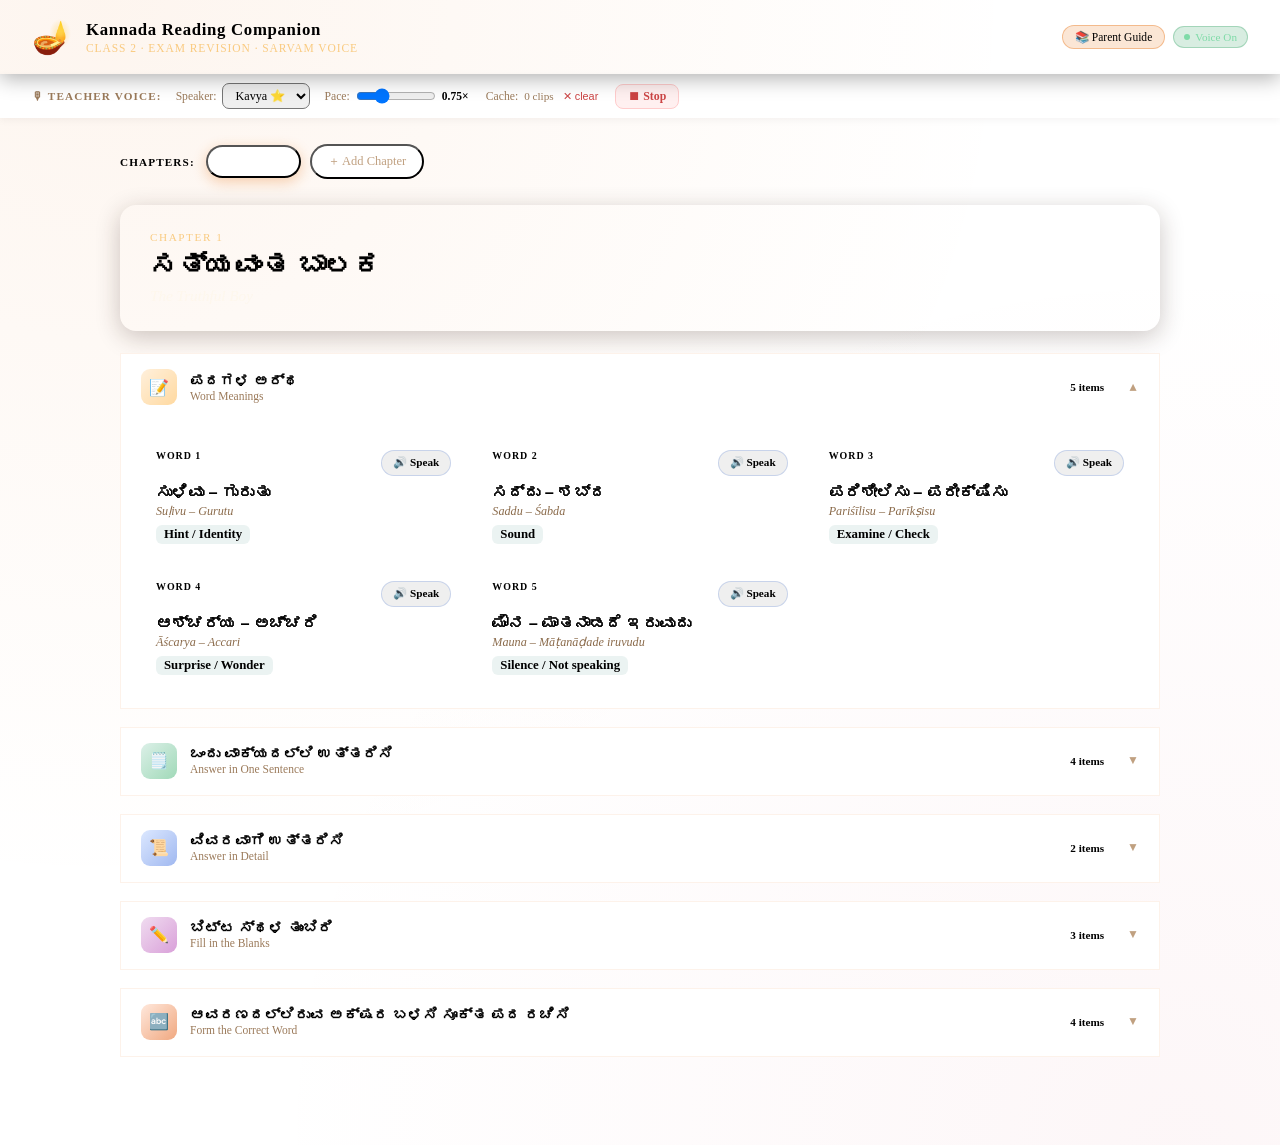
==== index.html @ d1f7ad4d "Create index.html" ====
<!DOCTYPE html>

<html lang="en">
<!--
  ╔══════════════════════════════════════════════════════════════════════╗
  ║  Class 2 Kannada Reading Companion  —  Sarvam TTS Edition           ║
  ║  Proxy: sarvam-proxy.achallakiran.workers.dev                        ║
  ║                                                                      ║
  ║  GitHub Pages ready — single file, zero secrets, no build step.     ║
  ║                                                                      ║
  ║  TO ADD CHAPTERS:                                                    ║
  ║  Find  ══ ADD MORE CHAPTERS BELOW  in the <script> section.         ║
  ║  Copy the Chapter 1 block and fill in new content.                   ║
  ╚══════════════════════════════════════════════════════════════════════╝
-->
<head>
<meta charset="UTF-8">
<meta name="viewport" content="width=device-width, initial-scale=1.0">
<title>ಕನ್ನಡ Reading Companion — Class 2</title>
<link rel="preconnect" href="https://fonts.googleapis.com">
<link href="https://fonts.googleapis.com/css2?family=Noto+Sans+Kannada:wght@300;400;600;700&family=Cinzel+Decorative:wght@400;700&family=Lora:ital,wght@0,400;0,600;1,400&display=swap" rel="stylesheet">
<style>

/* ══════════════════════════════════════
TOKENS
══════════════════════════════════════ */
:root {
–saffron:      #E8751A;
–deep-saffron: #C4581A;
–turmeric:     #F5A623;
–cream:        #FDF6E8;
–parchment:    #F5E8C8;
–brown:        #5C3D1E;
–dark-brown:   #2C1810;
–lotus:        #D4566E;
–teal:         #2A7D6E;
–shadow:       rgba(44,24,16,0.14);
–speak-idle:   #3B6FD4;
–speak-bg:     #EEF2FC;
–speak-active: #2A9D5C;
–radius:       14px;
}

*, *::before, *::after { margin:0; padding:0; box-sizing:border-box; }

body {
font-family: ‘Lora’, serif;
background: var(–cream);
color: var(–dark-brown);
min-height: 100vh;
background-image:
radial-gradient(ellipse at 8% 0%,    rgba(232,117,26,.07) 0%, transparent 55%),
radial-gradient(ellipse at 92% 100%, rgba(212,86,110,.05) 0%, transparent 55%);
}

/* ══════════════════════════════════════
HEADER
══════════════════════════════════════ */
.app-header {
background: linear-gradient(135deg, var(–brown) 0%, var(–dark-brown) 65%, #150805 100%);
padding: 18px 32px;
display: flex;
align-items: center;
gap: 14px;
box-shadow: 0 4px 20px rgba(0,0,0,.32);
position: sticky;
top: 0;
z-index: 100;
}
.app-header::before {
content:’’; position:absolute; inset:0;
background: repeating-linear-gradient(90deg,transparent,transparent 40px,
rgba(232,117,26,.055) 40px,rgba(232,117,26,.055) 41px);
pointer-events:none;
}
.hdr-icon { font-size:2rem; position:relative; z-index:1; flex-shrink:0; }
.hdr-text { position:relative; z-index:1; flex:1; min-width:0; }
.hdr-text h1 {
font-family: ‘Cinzel Decorative’, serif;
font-size: clamp(.82rem, 2vw, 1.05rem);
color: var(–turmeric);
letter-spacing: .04em;
line-height: 1.25;
}
.hdr-text p {
font-size:.72rem; color:rgba(245,166,35,.55);
letter-spacing:.08em; text-transform:uppercase; margin-top:2px;
}
.hdr-right {
position:relative; z-index:1;
display:flex; align-items:center; gap:8px; flex-shrink:0;
}
.hdr-badge {
background:rgba(232,117,26,.18); border:1px solid rgba(232,117,26,.38);
border-radius:20px; padding:4px 12px; font-size:.72rem; color:var(–turmeric);
}
.api-pill {
border-radius:20px; padding:4px 10px; font-size:.7rem;
display:flex; align-items:center; gap:5px; white-space:nowrap;
background:rgba(42,157,92,.18); color:#7FDBA8; border:1px solid rgba(42,157,92,.3);
}
.api-dot {
width:6px; height:6px; border-radius:50%;
background:currentColor; flex-shrink:0;
animation:blink 2.4s ease-in-out infinite;
}
@keyframes blink { 0%,100%{opacity:1} 50%{opacity:.3} }

/* ══════════════════════════════════════
VOICE BAR
══════════════════════════════════════ */
.voice-bar {
background: white;
border-bottom: 1px solid var(–parchment);
padding: 9px 32px;
display: flex;
align-items: center;
gap: 14px;
flex-wrap: wrap;
box-shadow: 0 2px 8px rgba(44,24,16,.05);
}
.vbar-label {
font-size:.7rem; text-transform:uppercase;
letter-spacing:.1em; color:#9A7A5A; font-weight:700; white-space:nowrap;
}
.vbar-group { display:flex; align-items:center; gap:6px; }
.vbar-group label { font-size:.73rem; color:#9A7A5A; white-space:nowrap; }
.vbar-select {
font-family:‘Lora’,serif; font-size:.76rem;
border:1px solid var(–parchment); border-radius:7px; padding:4px 8px;
color:var(–dark-brown); background:var(–cream); outline:none; cursor:pointer;
}
.vbar-range { width:80px; accent-color:var(–saffron); }
.vbar-val   { font-size:.72rem; color:var(–saffron); font-weight:700; min-width:30px; }
.stop-btn {
background:#FFF0F0; border:1px solid #FFCCCC; border-radius:8px;
padding:4px 12px; font-size:.74rem; color:#CC4444;
cursor:pointer; font-family:‘Lora’,serif; font-weight:700;
transition:background .2s; white-space:nowrap;
}
.stop-btn:hover { background:#FFE0E0; }
#cacheInfo { font-size:.7rem; color:#9A7A5A; }
.clear-btn  { font-size:.68rem; color:#CC4444; background:none; border:none; cursor:pointer; padding:0 3px; }

/* ══════════════════════════════════════
CONTAINER & TABS
══════════════════════════════════════ */
.container { max-width:1080px; margin:0 auto; padding:26px 20px 70px; }

.chapter-nav { display:flex; gap:9px; flex-wrap:wrap; margin-bottom:26px; align-items:center; }
.ch-nav-label {
font-size:.7rem; text-transform:uppercase; letter-spacing:.1em;
color:var(–saffron); font-weight:700; margin-right:2px;
}
.ch-tab {
background:white; border:2px solid var(–parchment); border-radius:50px;
padding:7px 18px; font-size:.8rem; color:var(–brown); cursor:pointer;
font-family:‘Lora’,serif; font-weight:600; transition:all .2s;
box-shadow:0 2px 6px var(–shadow);
}
.ch-tab:hover  { border-color:var(–saffron); color:var(–saffron); transform:translateY(-1px); }
.ch-tab.active {
background:linear-gradient(135deg,var(–saffron),var(–deep-saffron));
border-color:var(–deep-saffron); color:white;
box-shadow:0 4px 14px rgba(232,117,26,.33);
}
.add-ch-btn {
background:white; border:2px dashed var(–parchment); border-radius:50px;
padding:7px 16px; font-size:.78rem; color:#C0A080; cursor:pointer;
font-family:‘Lora’,serif; transition:all .2s;
}
.add-ch-btn:hover { border-color:var(–saffron); color:var(–saffron); }

/* ══════════════════════════════════════
CHAPTER HEADER
══════════════════════════════════════ */
.ch-header {
background: linear-gradient(135deg, var(–brown) 0%, #3A1E0E 100%);
border-radius:16px; padding:26px 30px; margin-bottom:22px;
position:relative; overflow:hidden;
box-shadow:0 6px 24px rgba(44,24,16,.24);
}
.ch-header::after {
content:‘📖’; position:absolute; right:22px; bottom:8px;
font-size:4.8rem; opacity:.07; pointer-events:none;
}
.ch-num      { font-size:.7rem; text-transform:uppercase; letter-spacing:.14em; color:rgba(245,166,35,.55); margin-bottom:5px; }
.ch-title-kn { font-family:‘Noto Sans Kannada’,sans-serif; font-size:1.75rem; font-weight:700; color:var(–turmeric); line-height:1.3; }
.ch-title-en { font-size:.95rem; color:rgba(253,246,232,.65); font-style:italic; margin-top:3px; }

/* ══════════════════════════════════════
SECTION CARDS
══════════════════════════════════════ */
.sec-card {
background:white; border-radius:var(–radius); margin-bottom:18px;
box-shadow:0 3px 14px var(–shadow); border:1px solid rgba(232,117,26,.09);
overflow:hidden; animation:fadeUp .38s ease both;
}
@keyframes fadeUp { from{opacity:0;transform:translateY(14px)} to{opacity:1;transform:translateY(0)} }

.sec-hdr {
display:flex; align-items:center; gap:13px; padding:15px 20px;
cursor:pointer; user-select:none;
border-bottom:1px solid transparent; transition:background .18s;
}
.sec-hdr:hover { background:rgba(232,117,26,.04); }
.sec-hdr.open  { border-bottom-color:var(–parchment); }

.sec-icon { width:36px; height:36px; border-radius:9px; display:flex; align-items:center; justify-content:center; font-size:1rem; flex-shrink:0; }
.ic-vocab  { background:linear-gradient(135deg,#FFF0DC,#FFD9A0); }
.ic-short  { background:linear-gradient(135deg,#DCF0E8,#A0D9B8); }
.ic-detail { background:linear-gradient(135deg,#DCE8FF,#A0B8F0); }
.ic-fill   { background:linear-gradient(135deg,#F0DCF0,#D9A0D9); }
.ic-form   { background:linear-gradient(135deg,#FFE8DC,#F0A880); }

.sec-titles   { flex:1; }
.sec-title-kn { font-family:‘Noto Sans Kannada’,sans-serif; font-size:.92rem; font-weight:600; color:var(–dark-brown); }
.sec-title-en { font-size:.72rem; color:#9B7A5A; margin-top:1px; }
.sec-count    { font-size:.7rem; background:var(–parchment); color:var(–brown); border-radius:12px; padding:3px 10px; font-weight:600; }
.sec-chevron  { font-size:.75rem; color:#C0A080; transition:transform .28s ease; }
.sec-hdr.open .sec-chevron { transform:rotate(180deg); }

.sec-body { display:none; padding:16px 20px 20px; }
.sec-body.open { display:block; }

/* ══════════════════════════════════════
SPEAK BUTTON  (Kannada only)
══════════════════════════════════════ */
.speak-btn {
display:inline-flex; align-items:center; gap:4px;
background:var(–speak-bg); border:1.5px solid rgba(59,111,212,.22);
border-radius:22px; padding:4px 11px;
font-size:.7rem; font-weight:700; color:var(–speak-idle);
cursor:pointer; font-family:‘Lora’,serif;
transition:all .18s; white-space:nowrap; flex-shrink:0; line-height:1.4;
}
.speak-btn:hover    { background:#D8E4FC; border-color:rgba(59,111,212,.45); }
.speak-btn:disabled { opacity:.45; cursor:not-allowed; }

.speak-btn.loading {
color:#8A6A30; background:#FFF8DC; border-color:rgba(200,150,30,.35);
animation:loadpulse .9s ease-in-out infinite;
}
@keyframes loadpulse { 0%,100%{opacity:1} 50%{opacity:.5} }

.speak-btn.playing {
background:linear-gradient(135deg,#E8F5EE,#C5EDD8);
border-color:rgba(42,157,92,.4); color:var(–speak-active);
animation:playglow 1.1s ease-in-out infinite;
}
@keyframes playglow { 0%,100%{box-shadow:0 0 0 0 rgba(42,157,92,.3)} 50%{box-shadow:0 0 0 5px rgba(42,157,92,0)} }

.speak-btn.err { background:#FFF0F0; border-color:rgba(200,60,60,.3); color:#CC4444; }

.card-active { outline:2px solid var(–speak-active); outline-offset:2px; border-radius:var(–radius); }

/* ══════════════════════════════════════
VOCAB
══════════════════════════════════════ */
.vocab-grid { display:grid; grid-template-columns:repeat(auto-fill,minmax(290px,1fr)); gap:11px; }
.vocab-card {
background:var(–cream); border-radius:11px; padding:13px 15px;
border-left:4px solid var(–turmeric);
transition:transform .18s,box-shadow .18s;
}
.vocab-card:hover { transform:translateY(-2px); box-shadow:0 4px 14px rgba(232,117,26,.14); }
.vocab-top { display:flex; justify-content:space-between; align-items:flex-start; gap:8px; margin-bottom:7px; }
.vocab-num { font-size:.62rem; color:var(–saffron); font-weight:700; letter-spacing:.1em; text-transform:uppercase; }
.vocab-kn  { font-family:‘Noto Sans Kannada’,sans-serif; font-size:1.02rem; font-weight:600; color:var(–dark-brown); margin-bottom:2px; }
.vocab-tr  { font-size:.76rem; color:#8A6A4A; font-style:italic; margin-bottom:5px; }
.vocab-en  { font-size:.8rem; font-weight:600; color:var(–teal); background:rgba(42,125,110,.09); display:inline-block; padding:2px 8px; border-radius:6px; }

/* ══════════════════════════════════════
Q & A
══════════════════════════════════════ */
.qa-item { border-radius:11px; margin-bottom:13px; overflow:hidden; border:1px solid var(–parchment); }
.qa-item:last-child { margin-bottom:0; }
.qa-q-block { background:var(–parchment); padding:12px 15px; }
.qa-q-top   { display:flex; justify-content:space-between; align-items:flex-start; gap:10px; margin-bottom:4px; }
.qa-q-label { font-size:.62rem; text-transform:uppercase; letter-spacing:.1em; color:var(–saffron); font-weight:700; }
.qa-kn      { font-family:‘Noto Sans Kannada’,sans-serif; font-size:.98rem; font-weight:600; color:var(–dark-brown); line-height:1.5; }
.qa-tr      { font-size:.74rem; color:#9A7A5A; font-style:italic; margin-top:3px; }
.qa-en      { font-size:.8rem; color:var(–teal); font-weight:600; margin-top:3px; }
.qa-a-block { background:white; padding:12px 15px; }
.qa-a-top   { display:flex; justify-content:space-between; align-items:flex-start; gap:10px; margin-bottom:4px; }
.qa-a-label { font-size:.62rem; text-transform:uppercase; letter-spacing:.1em; color:var(–teal); font-weight:700; }
.qa-ans-kn  { font-family:‘Noto Sans Kannada’,sans-serif; font-size:.95rem; color:var(–dark-brown); line-height:1.5; }
.qa-ans-tr  { font-size:.74rem; color:#9A7A5A; font-style:italic; margin-top:3px; }
.qa-ans-en  { font-size:.78rem; color:#4A7D6E; margin-top:3px; font-style:italic; }

/* ══════════════════════════════════════
FILL IN BLANKS
══════════════════════════════════════ */
.fill-list { list-style:none; }
.fill-item { display:flex; gap:13px; align-items:flex-start; padding:11px 0; border-bottom:1px solid var(–parchment); }
.fill-item:last-child { border-bottom:none; }
.fill-num  { background:var(–saffron); color:white; border-radius:50%; width:25px; height:25px; display:flex; align-items:center; justify-content:center; font-size:.75rem; font-weight:700; flex-shrink:0; margin-top:2px; }
.fill-body { flex:1; }
.fill-top  { display:flex; justify-content:space-between; align-items:flex-start; gap:10px; margin-bottom:3px; }
.fill-kn   { font-family:‘Noto Sans Kannada’,sans-serif; font-size:.98rem; font-weight:600; color:var(–dark-brown); }
.fill-kn u { text-underline-offset:3px; text-decoration-color:var(–saffron); color:var(–deep-saffron); }
.fill-tr   { font-size:.74rem; color:#9A7A5A; font-style:italic; margin-top:2px; }
.fill-en   { font-size:.78rem; color:var(–teal); font-weight:600; margin-top:2px; }

/* ══════════════════════════════════════
WORD FORM
══════════════════════════════════════ */
.wf-grid { display:grid; grid-template-columns:repeat(auto-fill,minmax(210px,1fr)); gap:11px; }
.wf-card {
background:var(–cream); border-radius:11px; padding:13px 15px;
text-align:center; border:2px solid var(–parchment);
transition:all .18s; position:relative;
}
.wf-card:hover { border-color:var(–turmeric); box-shadow:0 4px 14px rgba(245,166,35,.14); transform:translateY(-2px); }
.wf-speak { position:absolute; top:9px; right:9px; }
.wf-word  { font-family:‘Noto Sans Kannada’,sans-serif; font-size:1.12rem; font-weight:700; color:var(–dark-brown); margin:8px 0 3px; }
.wf-hl    { color:var(–lotus); font-weight:700; }
.wf-tr    { font-size:.74rem; color:#9A7A5A; font-style:italic; margin-bottom:6px; }
.wf-mean  { font-size:.78rem; font-weight:600; color:var(–teal); background:rgba(42,125,110,.1); border-radius:6px; padding:2px 8px; display:inline-block; }

/* ══════════════════════════════════════
RESPONSIVE
══════════════════════════════════════ */
@media(max-width:600px){
.app-header { padding:14px 16px; }
.voice-bar  { padding:9px 16px; }
.container  { padding:16px 12px 56px; }
.vocab-grid, .wf-grid { grid-template-columns:1fr; }
.ch-title-kn { font-size:1.3rem; }
.hdr-badge { display:none; }
}
</style>

</head>
<body>

<!-- ══════════════════════════
     HEADER
══════════════════════════ -->

<header class="app-header">
  <div class="hdr-icon">🪔</div>
  <div class="hdr-text">
    <h1>Kannada Reading Companion</h1>
    <p>Class 2 · Exam Revision · Sarvam Voice</p>
  </div>
  <div class="hdr-right">
    <div class="hdr-badge">📚 Parent Guide</div>
    <div class="api-pill">
      <span class="api-dot"></span>
      <span>Voice On</span>
    </div>
  </div>
</header>

<!-- ══════════════════════════
     VOICE SETTINGS BAR
══════════════════════════ -->

<div class="voice-bar">
  <span class="vbar-label">🎙 Teacher Voice:</span>

  <div class="vbar-group">
    <label>Speaker:</label>
    <select class="vbar-select" id="speakerSel">
      <option value="kavya"   selected>Kavya ⭐</option>
      <option value="priya">Priya</option>
      <option value="neha">Neha</option>
      <option value="ritu">Ritu</option>
      <option value="pooja">Pooja</option>
      <option value="kavitha">Kavitha</option>
      <option value="shruti">Shruti</option>
      <option value="suhani">Suhani</option>
    </select>
  </div>

  <div class="vbar-group">
    <label>Pace:</label>
    <input type="range" class="vbar-range" id="paceRange"
           min="0.5" max="1.4" step="0.05" value="0.75"
           oninput="document.getElementById('paceVal').textContent=
                    parseFloat(this.value).toFixed(2)+'×'">
    <span class="vbar-val" id="paceVal">0.75×</span>
  </div>

  <div class="vbar-group">
    <label>Cache:</label>
    <span id="cacheInfo">0 clips</span>
    <button class="clear-btn" onclick="clearCache()" title="Clear audio cache">✕ clear</button>
  </div>

<button class="stop-btn" onclick="stopAudio()">⏹ Stop</button>

</div>

<!-- ══════════════════════════
     MAIN
══════════════════════════ -->

<div class="container">
  <div class="chapter-nav">
    <span class="ch-nav-label">Chapters:</span>
    <div id="chapterTabs"></div>
    <button class="add-ch-btn" onclick="showAddHint()">＋ Add Chapter</button>
  </div>
  <div id="chapterContent"></div>
</div>

<script>
/* ══════════════════════════════════════════════════════
   PROXY  — your Cloudflare Worker
══════════════════════════════════════════════════════ */
const PROXY_URL = 'https://sarvam-proxy.achallakiran.workers.dev';

/* ══════════════════════════════════════════════════════
   SARVAM TTS ENGINE
══════════════════════════════════════════════════════ */
let audioCache   = {};   // text → base64 wav
let currentAudio = null;
let currentBtn   = null;
let currentCard  = null;

async function sarvamTTS(text) {
  const speaker = document.getElementById('speakerSel').value;
  const pace    = parseFloat(document.getElementById('paceRange').value);

  const res = await fetch(PROXY_URL, {
    method: 'POST',
    headers: { 'Content-Type': 'application/json' },
    body: JSON.stringify({
      text,
      target_language_code: 'kn-IN',
      speaker,
      model: 'bulbul:v3',
      pace,
      speech_sample_rate: 24000,
    })
  });

  if (!res.ok) {
    const err = await res.json().catch(() => ({}));
    throw new Error(err.error || `HTTP ${res.status}`);
  }
  const data = await res.json();
  if (!data.audios?.[0]) throw new Error('No audio in response');
  return data.audios[0]; // base64 wav
}

function playBase64(b64) {
  stopAudio();
  const audio = new Audio('data:audio/wav;base64,' + b64);
  currentAudio = audio;
  audio.play();
  return audio;
}

function stopAudio() {
  if (currentAudio) { currentAudio.pause(); currentAudio = null; }
  if (currentBtn)   {
    currentBtn.classList.remove('loading','playing','err');
    currentBtn.innerHTML = '🔊 Speak';
    currentBtn = null;
  }
  if (currentCard)  { currentCard.classList.remove('card-active'); currentCard = null; }
}

async function speakKannada(text, btn, card) {
  // Toggle off if same button tapped again
  if (currentBtn === btn) { stopAudio(); return; }

  stopAudio();
  currentBtn  = btn;
  currentCard = card || null;

  btn.classList.add('loading');
  btn.innerHTML = '⏳ Loading…';
  btn.disabled  = true;
  if (card) card.classList.add('card-active');

  try {
    if (!audioCache[text]) {
      audioCache[text] = await sarvamTTS(text);
      updateCacheCount();
    }

    btn.classList.remove('loading');
    btn.classList.add('playing');
    btn.innerHTML = '🔊 Playing…';
    btn.disabled  = false;

    const audio = playBase64(audioCache[text]);

    audio.onended = () => { if (currentBtn === btn) stopAudio(); };
    audio.onerror = () => {
      if (currentBtn === btn) {
        btn.classList.remove('playing');
        btn.classList.add('err');
        btn.innerHTML = '⚠️ Error';
        btn.disabled  = false;
        setTimeout(() => {
          btn.classList.remove('err');
          btn.innerHTML = '🔊 Speak';
          if (card) card.classList.remove('card-active');
          currentBtn = null; currentCard = null;
        }, 2500);
      }
    };

  } catch(e) {
    btn.classList.remove('loading');
    btn.classList.add('err');
    btn.innerHTML = '⚠️ ' + (e.message.length < 28 ? e.message : 'API error');
    btn.disabled  = false;
    if (card) card.classList.remove('card-active');
    currentBtn = null; currentCard = null;
    setTimeout(() => {
      btn.classList.remove('err');
      btn.innerHTML = '🔊 Speak';
    }, 3000);
  }
}

function updateCacheCount() {
  const n = Object.keys(audioCache).length;
  document.getElementById('cacheInfo').textContent = n + ' clip' + (n!==1?'s':'');
}
function clearCache() { stopAudio(); audioCache = {}; updateCacheCount(); }


/* ══════════════════════════════════════════════════════
   CHAPTER DATA
   ──────────────────────────────────────────────────────
   Add chapters below the comment  ══ ADD MORE CHAPTERS
══════════════════════════════════════════════════════ */
const CHAPTERS = [
  {
    id: 'ch1',
    number: 'Chapter 1',
    titleKannada: 'ಸತ್ಯವಂತ ಬಾಲಕ',
    titleEnglish: 'The Truthful Boy',
    sections: [

      /* ─────────────────────────────────────
         I.  ಪದಗಳ ಅರ್ಥ  —  Word Meanings
      ───────────────────────────────────── */
      {
        type:'vocab', iconClass:'ic-vocab', icon:'📝',
        titleKn:'ಪದಗಳ ಅರ್ಥ', titleEn:'Word Meanings',
        items:[
          {
            kn:'ಸುಳಿವು – ಗುರುತು',
            tr:'Suḷivu – Gurutu',
            en:'Hint / Identity'
          },
          {
            kn:'ಸದ್ದು – ಶಬ್ದ',
            tr:'Saddu – Śabda',
            en:'Sound'
          },
          {
            kn:'ಪರಿಶೀಲಿಸು – ಪರೀಕ್ಷಿಸು',
            tr:'Pariśīlisu – Parīkṣisu',
            en:'Examine / Check'
          },
          {
            kn:'ಆಶ್ಚರ್ಯ – ಅಚ್ಚರಿ',
            tr:'Āścarya – Accari',
            en:'Surprise / Wonder'
          },
          {
            kn:'ಮೌನ – ಮಾತನಾಡದೆ ಇರುವುದು',
            tr:'Mauna – Māṭanāḍade iruvudu',
            en:'Silence / Not speaking'
          },
        ]
      },

      /* ─────────────────────────────────────
         II.  ಒಂದು ವಾಕ್ಯದಲ್ಲಿ ಉತ್ತರಿಸಿ
      ───────────────────────────────────── */
      {
        type:'qa', iconClass:'ic-short', icon:'🗒️',
        titleKn:'ಒಂದು ವಾಕ್ಯದಲ್ಲಿ ಉತ್ತರಿಸಿ', titleEn:'Answer in One Sentence',
        items:[
          {
            qKn:'ಗುರುಗಳು ಎಲ್ಲಿಗೆ ಬಂದರು?',
            qTr:'Gurugaḷu ellige bandaru?',
            qEn:'Where did the teacher come?',
            aKn:'ಗುರುಗಳು ತರಗತಿಗೆ ಬಂದರು.',
            aTr:'Gurugaḷu taragatige bandaru.',
            aEn:'The teacher came to the class.'
          },
          {
            qKn:'ಹುಡುಗನಿಗೆ ಯಾವ ಸಾಲಿನಲ್ಲಿ ಕುಳಿತುಕೊಳ್ಳಲು ಹೇಳಿದರು?',
            qTr:'Huḍuganige yāva sālinalli kuḷithukoḷḷalu hēḷidaru?',
            qEn:'Which row was the boy told to sit in?',
            aKn:'ಹುಡುಗನಿಗೆ ಮೊದಲನೇ ಸಾಲಿನಲ್ಲಿ ಕುಳಿತುಕೊಳ್ಳಲು ಹೇಳಿದರು.',
            aTr:'Huḍuganige modalanē sālinalli kuḷithukoḷḷalu hēḷidaru.',
            aEn:'The boy was told to sit in the first row.'
          },
          {
            qKn:'ಬಾಲಕನಿಗೆ ಏನು ಹೇಳಲು ಮನಸ್ಸು ಬರಲಿಲ್ಲ?',
            qTr:'Bālakanige ēnu hēḷalu manassu baralilla?',
            qEn:'What did the boy not feel like saying?',
            aKn:'ಬಾಲಕನಿಗೆ ಸುಳ್ಳು ಹೇಳಲು ಮನಸ್ಸು ಬರಲಿಲ್ಲ.',
            aTr:'Bālakanige suḷḷu hēḷalu manassu baralilla.',
            aEn:'The boy did not feel like telling a lie.'
          },
          {
            qKn:'ಸತ್ಯವಂತ ಬಾಲಕನ ಹೆಸರೇನು?',
            qTr:'Satyavanta bālakana hesarēnu?',
            qEn:"What is the truthful boy's name?",
            aKn:'ಸತ್ಯವಂತ ಬಾಲಕನ ಹೆಸರು ಗೋಪಾಲಕೃಷ್ಣ.',
            aTr:'Satyavanta bālakana hesaru Gōpālakṛṣṇa.',
            aEn:"The truthful boy's name is Gopalakrishna."
          },
        ]
      },

      /* ─────────────────────────────────────
         III.  ವಿವರವಾಗಿ ಉತ್ತರಿಸಿ
      ───────────────────────────────────── */
      {
        type:'qa', iconClass:'ic-detail', icon:'📜',
        titleKn:'ವಿವರವಾಗಿ ಉತ್ತರಿಸಿ', titleEn:'Answer in Detail',
        items:[
          {
            qKn:'ಒಬ್ಬ ಬಾಲಕ ಎದ್ದು ನಿಂತು ಗುರುಗಳಿಗೆ ಏನೆಂದು ಹೇಳಿದನು?',
            qTr:'Obba bālaka eddu nintu gurugaḷige ēnendu hēḷidanu?',
            qEn:'What did one boy stand up and say to the teacher?',
            aKn:'ಒಬ್ಬ ಬಾಲಕ ಎದ್ದು ನಿಂತು ಗುರುಗಳಿಗೆ ನಾನು ಲೆಕ್ಕಗಳನ್ನು ಮಾಡಿ ತಂದಿದ್ದೇನೆ ಎಂದು ಹೇಳಿದನು.',
            aTr:'Obba bālaka eddu nintu gurugaḷige nānu lekkagaḷannu māḍi tandiddēne endu hēḷidanu.',
            aEn:'One boy stood up and told the teacher, I have done the sums and brought them.'
          },
          {
            qKn:'ಗುರುಗಳಿಗೆ ಅಚ್ಚರಿ ಮತ್ತು ಆನಂದ ಏಕಾಯಿತು?',
            qTr:'Gurugaḷige accari mattu ānanda ēkāyitu?',
            qEn:'Why was the teacher surprised and happy?',
            aKn:'ಗುರುಗಳಿಗೆ ಬಾಲಕನ ಪ್ರಾಮಾಣಿಕತೆ ಕಂಡು ಅಚ್ಚರಿ ಮತ್ತು ಆನಂದ ವಾಯಿತು.',
            aTr:'Gurugaḷige bālakana prāmāṇikate kaṇḍu accari mattu ānanda vāyitu.',
            aEn:"The teacher was surprised and happy on seeing the boy's honesty."
          },
        ]
      },

      /* ─────────────────────────────────────
         IV.  ಬಿಟ್ಟ ಸ್ಥಳ ತುಂಬಿರಿ
      ───────────────────────────────────── */
      {
        type:'fill', iconClass:'ic-fill', icon:'✏️',
        titleKn:'ಬಿಟ್ಟ ಸ್ಥಳ ತುಂಬಿರಿ', titleEn:'Fill in the Blanks',
        items:[
          {
            sentenceKn: 'ಭೀಷ್ಮ ನೀನು <u>ಜಾಣ</u>.',
            speakKn:    'ಭೀಷ್ಮ ನೀನು ಜಾಣ.',
            tr: 'Bhīṣma nīnu jāṇa.',
            en: 'Bhishma, you are smart.'
          },
          {
            sentenceKn: 'ಅವನು ಒಂದು <u>ಹೆಜ್ಜೆ</u>ಯನ್ನು ಮುಂದೆ ಇಡಲಿಲ್ಲ.',
            speakKn:    'ಅವನು ಒಂದು ಹೆಜ್ಜೆಯನ್ನು ಮುಂದೆ ಇಡಲಿಲ್ಲ.',
            tr: 'Avanu ondu hejjeyannu munde iḍalilla.',
            en: 'He did not take a single step forward.'
          },
          {
            sentenceKn: 'ಇವರು ಮಹಿಳೆಯರಿಗೂ <u>ಶಿಕ್ಷಣ</u> ಬೇಕೆಂದು ಹೇಳಿದನು.',
            speakKn:    'ಇವರು ಮಹಿಳೆಯರಿಗೂ ಶಿಕ್ಷಣ ಬೇಕೆಂದು ಹೇಳಿದನು.',
            tr: 'Ivaru mahiḷeyarigū śikṣaṇa bēkendu hēḷidanu.',
            en: 'He said that women too need education.'
          },
        ]
      },

      /* ─────────────────────────────────────
         V.  ಆವರಣದಲ್ಲಿರುವ ಅಕ್ಷರ ಬಳಸಿ ಸೂಕ್ತ ಪದ ರಚಿಸಿ
      ───────────────────────────────────── */
      {
        type:'wordform', iconClass:'ic-form', icon:'🔤',
        titleKn:'ಆವರಣದಲ್ಲಿರುವ ಅಕ್ಷರ ಬಳಸಿ ಸೂಕ್ತ ಪದ ರಚಿಸಿ', titleEn:'Form the Correct Word',
        items:[
          {
            displayKn:'ಅ<hl>ಭಿ</hl>ಮಾನ',
            speakKn:  'ಅಭಿಮಾನ',
            tr:'Abhimāna',
            en:'Pride / Affection'
          },
          {
            displayKn:'<hl>ಪ್ರಾ</hl>ಮಾಣಿಕತೆ',
            speakKn:  'ಪ್ರಾಮಾಣಿಕತೆ',
            tr:'Prāmāṇikate',
            en:'Honesty / Integrity'
          },
          {
            displayKn:'ಹರ<hl>ಸು</hl>',
            speakKn:  'ಹರಸು',
            tr:'Harasu',
            en:'To Bless'
          },
          {
            displayKn:'ಸತ್ಯ<hl>ವಂ</hl>ತ',
            speakKn:  'ಸತ್ಯವಂತ',
            tr:'Satyavanta',
            en:'Truthful'
          },
        ]
      },

    ] // end sections
  }, // end ch1

  /* ══════════════════════════════════════════════
     ADD MORE CHAPTERS BELOW THIS LINE
     ──────────────────────────────────────────────
     Copy this template and fill in your data:

  {
    id: 'ch2',
    number: 'Chapter 2',
    titleKannada: '…',
    titleEnglish: '…',
    sections: [
      {
        type:'vocab', iconClass:'ic-vocab', icon:'📝',
        titleKn:'ಪದಗಳ ಅರ್ಥ', titleEn:'Word Meanings',
        items:[
          { kn:'…', tr:'…', en:'…' },
        ]
      },
      {
        type:'qa', iconClass:'ic-short', icon:'🗒️',
        titleKn:'ಒಂದು ವಾಕ್ಯದಲ್ಲಿ ಉತ್ತರಿಸಿ', titleEn:'Answer in One Sentence',
        items:[
          { qKn:'…', qTr:'…', qEn:'…', aKn:'…', aTr:'…', aEn:'…' },
        ]
      },
      {
        type:'fill', iconClass:'ic-fill', icon:'✏️',
        titleKn:'ಬಿಟ್ಟ ಸ್ಥಳ ತುಂಬಿರಿ', titleEn:'Fill in the Blanks',
        items:[
          { sentenceKn:'… <u>answer</u> …', speakKn:'… answer …', tr:'…', en:'…' },
        ]
      },
      {
        type:'wordform', iconClass:'ic-form', icon:'🔤',
        titleKn:'ಆವರಣದಲ್ಲಿರುವ ಅಕ್ಷರ ಬಳಸಿ ಸೂಕ್ತ ಪದ ರಚಿಸಿ', titleEn:'Form the Correct Word',
        items:[
          { displayKn:'ಪದ<hl>ಅಕ್ಷರ</hl>', speakKn:'ಪದ', tr:'…', en:'…' },
        ]
      },
    ]
  },

     ══════════════════════════════════════════════ */
];


/* ══════════════════════════════════════════════════════
   RENDER ENGINE
══════════════════════════════════════════════════════ */
let activeId = CHAPTERS[0].id;
const REFS   = {};  // domId → speakText
let   refN   = 0;
const mkRef  = t => { const id='r'+(refN++); REFS[id]=t; return id; };

function renderTabs() {
  document.getElementById('chapterTabs').innerHTML =
    CHAPTERS.map(ch =>
      `<button class="ch-tab${ch.id===activeId?' active':''}"
               onclick="switchChapter('${ch.id}')">
         ${ch.number}
       </button>`
    ).join('');
}

function switchChapter(id) {
  stopAudio();
  activeId = id;
  renderTabs();
  renderContent();
}

function renderContent() {
  const ch = CHAPTERS.find(c => c.id === activeId);
  const el = document.getElementById('chapterContent');
  if (!ch) { el.innerHTML=''; return; }

  el.innerHTML =
    `<div class="ch-header">
       <div class="ch-num">${ch.number}</div>
       <div class="ch-title-kn">${ch.titleKannada}</div>
       <div class="ch-title-en">${ch.titleEnglish}</div>
     </div>` +
    ch.sections.map((s,i) => renderSection(s,i)).join('');

  // open first section by default
  const fh = el.querySelector('.sec-hdr');
  if (fh) toggle(fh);
}

function renderSection(s, idx) {
  let body = '';
  if      (s.type==='vocab')    body = renderVocab(s.items);
  else if (s.type==='qa')       body = renderQA(s.items);
  else if (s.type==='fill')     body = renderFill(s.items);
  else if (s.type==='wordform') body = renderWordForm(s.items);

  return `
  <div class="sec-card" style="animation-delay:${idx*.07}s">
    <div class="sec-hdr" onclick="toggle(this)">
      <div class="sec-icon ${s.iconClass}">${s.icon}</div>
      <div class="sec-titles">
        <div class="sec-title-kn">${s.titleKn}</div>
        <div class="sec-title-en">${s.titleEn}</div>
      </div>
      <div class="sec-count">${s.items.length} items</div>
      <div class="sec-chevron">▼</div>
    </div>
    <div class="sec-body">${body}</div>
  </div>`;
}

function toggle(hdr) {
  hdr.classList.toggle('open');
  hdr.nextElementSibling.classList.toggle('open');
}

/* ── Vocab ── */
function renderVocab(items) {
  return `<div class="vocab-grid">${items.map((it,i) => {
    const r = mkRef(it.kn);
    return `
    <div class="vocab-card" id="${r}_c">
      <div class="vocab-top">
        <div class="vocab-num">Word ${i+1}</div>
        <button class="speak-btn" id="${r}_b" onclick="go('${r}')">🔊 Speak</button>
      </div>
      <div class="vocab-kn">${it.kn}</div>
      <div class="vocab-tr">${it.tr}</div>
      <span class="vocab-en">${it.en}</span>
    </div>`;
  }).join('')}</div>`;
}

/* ── Q & A ── */
function renderQA(items) {
  return items.map((it,i) => {
    const q = mkRef(it.qKn);
    const a = mkRef(it.aKn);
    return `
    <div class="qa-item" id="${q}_c">
      <div class="qa-q-block">
        <div class="qa-q-top">
          <div class="qa-q-label">Question ${i+1}</div>
          <button class="speak-btn" id="${q}_b" onclick="go('${q}')">🔊 Speak Q</button>
        </div>
        <div class="qa-kn">${it.qKn}</div>
        <div class="qa-tr">${it.qTr}</div>
        <div class="qa-en">🔵 ${it.qEn}</div>
      </div>
      <div class="qa-a-block">
        <div class="qa-a-top">
          <div class="qa-a-label">✅ Answer</div>
          <button class="speak-btn" id="${a}_b" onclick="go('${a}')">🔊 Speak A</button>
        </div>
        <div class="qa-ans-kn">${it.aKn}</div>
        <div class="qa-ans-tr">${it.aTr}</div>
        <div class="qa-ans-en">${it.aEn}</div>
      </div>
    </div>`;
  }).join('');
}

/* ── Fill ── */
function renderFill(items) {
  return `<ul class="fill-list">${items.map((it,i) => {
    const r = mkRef(it.speakKn);
    return `
    <li class="fill-item" id="${r}_c">
      <div class="fill-num">${i+1}</div>
      <div class="fill-body">
        <div class="fill-top">
          <div class="fill-kn">${it.sentenceKn}</div>
          <button class="speak-btn" id="${r}_b" onclick="go('${r}')">🔊 Speak</button>
        </div>
        <div class="fill-tr">${it.tr}</div>
        <div class="fill-en">${it.en}</div>
      </div>
    </li>`;
  }).join('')}</ul>`;
}

/* ── Word Form ── */
function renderWordForm(items) {
  return `<div class="wf-grid">${items.map(it => {
    const r    = mkRef(it.speakKn);
    const disp = it.displayKn.replace(/<hl>(.*?)<\/hl>/g,
                   '<span class="wf-hl">$1</span>');
    return `
    <div class="wf-card" id="${r}_c">
      <button class="speak-btn wf-speak" id="${r}_b" onclick="go('${r}')">🔊</button>
      <div class="wf-word">${disp}</div>
      <div class="wf-tr">${it.tr}</div>
      <span class="wf-mean">${it.en}</span>
    </div>`;
  }).join('')}</div>`;
}

/* ── Dispatcher ── */
function go(r) {
  const text = REFS[r];
  const btn  = document.getElementById(r+'_b');
  const card = document.getElementById(r+'_c');
  if (text && btn) speakKannada(text, btn, card);
}

function showAddHint() {
  alert(
    'To add Chapter 2:\n\n' +
    '1. Open this HTML file in any text editor\n' +
    '2. Find the comment  "ADD MORE CHAPTERS BELOW THIS LINE"\n' +
    '3. Copy the template block shown there and fill in your data\n' +
    '4. Save the file — the new tab appears automatically!\n\n' +
    'For GitHub Pages:\n' +
    '  • Commit the updated file to your repo\n' +
    '  • It will auto-deploy within ~60 seconds'
  );
}

/* ── Boot ── */
renderTabs();
renderContent();
</script>

</body>
</html>
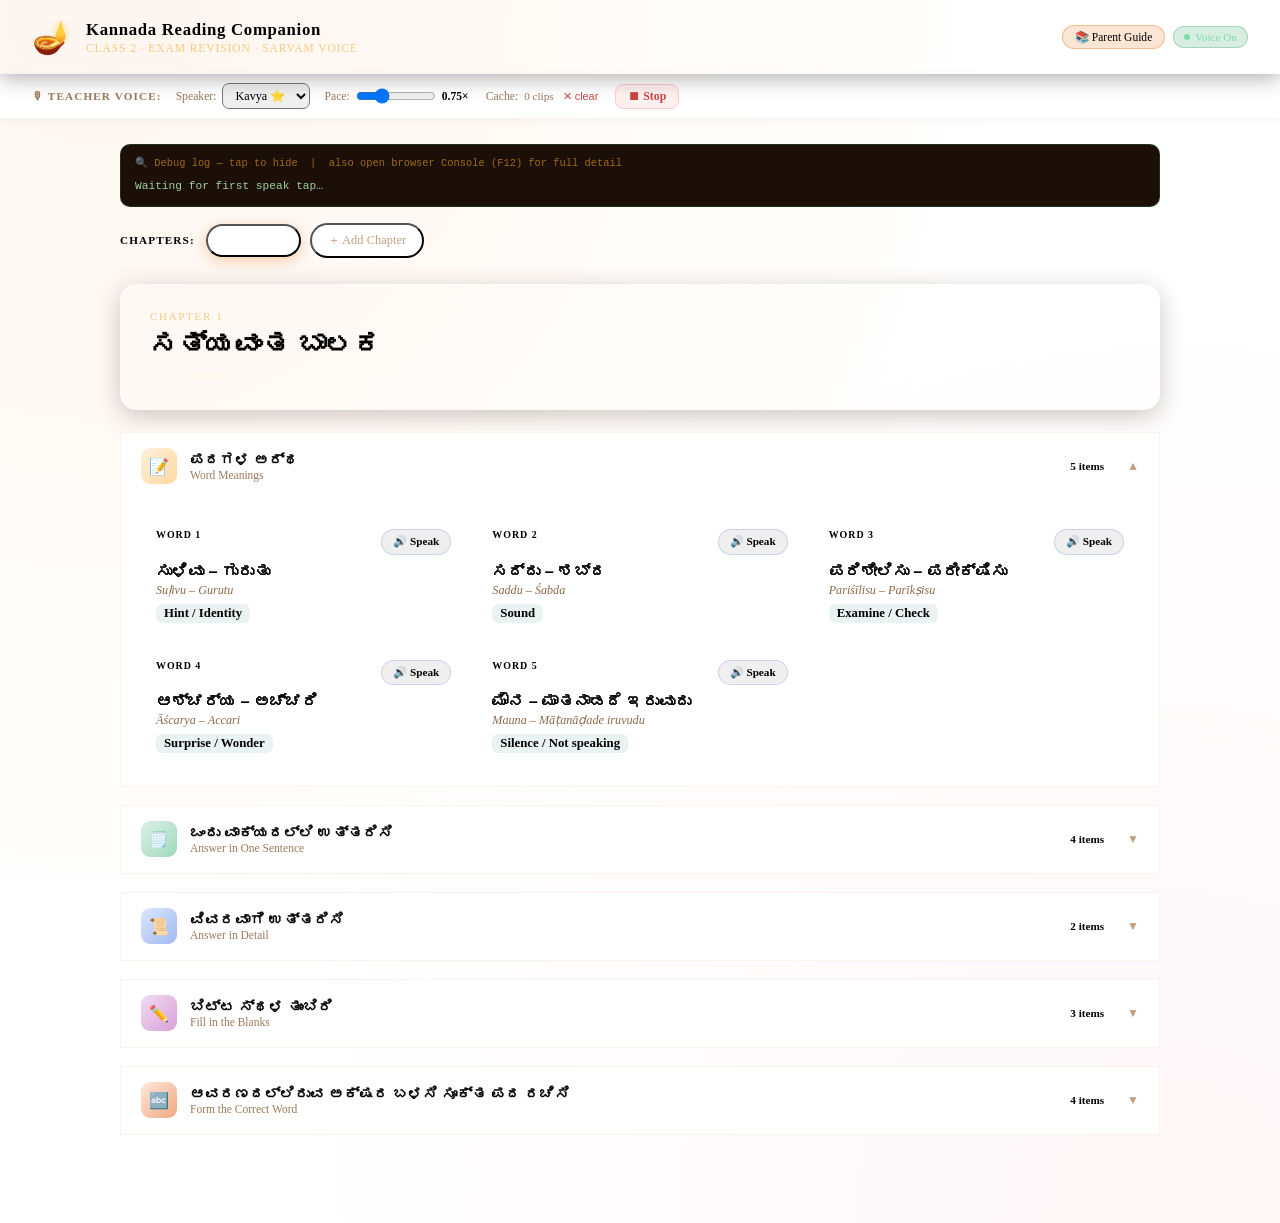
==== commit 0fa7cad7: "Update index.html" ====
--- a/index.html
+++ b/index.html
@@ -398,6 +398,20 @@
 ══════════════════════════ -->
 
 <div class="container">
+
+  <!-- DEBUG PANEL — tap to hide once everything works -->
+
+  <div id="debugPanel" style="
+      background:#1C0F07;color:#A0D0A0;font-family:monospace;font-size:.7rem;
+      border-radius:10px;padding:10px 14px;margin-bottom:16px;
+      border:1px solid rgba(42,157,92,.25);line-height:1.7;cursor:pointer;"
+       onclick="this.style.display='none'" title="Tap to hide">
+    <div style="color:rgba(245,166,35,.6);font-size:.65rem;margin-bottom:4px;">
+      🔍 Debug log — tap to hide &nbsp;|&nbsp; also open browser Console (F12) for full detail
+    </div>
+    <pre id="debugLog" style="margin:0;white-space:pre-wrap;word-break:break-all;">Waiting for first speak tap…</pre>
+  </div>
+
   <div class="chapter-nav">
     <span class="ch-nav-label">Chapters:</span>
     <div id="chapterTabs"></div>
@@ -413,6 +427,21 @@
 const PROXY_URL = 'https://sarvam-proxy.achallakiran.workers.dev';
 
 /* ══════════════════════════════════════════════════════
+   DEBUG LOGGER  — shows last few events in a small panel
+══════════════════════════════════════════════════════ */
+const logs = [];
+function dbg(...args) {
+  const msg = args.map(a =>
+    typeof a === 'object' ? JSON.stringify(a) : String(a)
+  ).join(' ');
+  console.log('[KN]', msg);
+  logs.unshift(msg);
+  if (logs.length > 6) logs.pop();
+  const el = document.getElementById('debugLog');
+  if (el) el.textContent = logs.join('\n');
+}
+
+/* ══════════════════════════════════════════════════════
    SARVAM TTS ENGINE
 ══════════════════════════════════════════════════════ */
 let audioCache   = {};   // text → base64 wav
@@ -424,33 +453,84 @@
   const speaker = document.getElementById('speakerSel').value;
   const pace    = parseFloat(document.getElementById('paceRange').value);
 
-  const res = await fetch(PROXY_URL, {
-    method: 'POST',
-    headers: { 'Content-Type': 'application/json' },
-    body: JSON.stringify({
-      text,
-      target_language_code: 'kn-IN',
-      speaker,
-      model: 'bulbul:v3',
-      pace,
-      speech_sample_rate: 24000,
-    })
-  });
+  dbg('→ Fetching TTS for:', text.substring(0, 30));
+
+  let res;
+  try {
+    res = await fetch(PROXY_URL, {
+      method: 'POST',
+      headers: { 'Content-Type': 'application/json' },
+      body: JSON.stringify({
+        text,
+        target_language_code: 'kn-IN',
+        speaker,
+        model: 'bulbul:v3',
+        pace,
+        speech_sample_rate: 24000,
+      })
+    });
+  } catch(networkErr) {
+    dbg('✗ Network error:', networkErr.message);
+    throw new Error('Network error — check internet connection');
+  }
+
+  dbg('← HTTP status:', res.status);
+
+  // Read the raw text first so we can log it on failure
+  const rawText = await res.text();
+  dbg('← Raw response (first 120):', rawText.substring(0, 120));
 
   if (!res.ok) {
-    const err = await res.json().catch(() => ({}));
-    throw new Error(err.error || `HTTP ${res.status}`);
+    // Try to parse error message from Sarvam's response
+    let errMsg = `HTTP ${res.status}`;
+    try {
+      const errJson = JSON.parse(rawText);
+      // Sarvam wraps errors in different shapes — handle all of them
+      errMsg = errJson.message
+            || errJson.error
+            || errJson.detail
+            || (typeof errJson === 'string' ? errJson : errMsg);
+      // Flatten object errors
+      if (typeof errMsg === 'object') errMsg = JSON.stringify(errMsg);
+    } catch(_) { /* rawText wasn't JSON, use status code */ }
+    throw new Error(errMsg);
   }
-  const data = await res.json();
-  if (!data.audios?.[0]) throw new Error('No audio in response');
+
+  let data;
+  try {
+    data = JSON.parse(rawText);
+  } catch(_) {
+    throw new Error('Response was not valid JSON');
+  }
+
+  if (!data.audios || !data.audios[0]) {
+    dbg('✗ No audios in response. Keys:', Object.keys(data).join(', '));
+    throw new Error('No audio returned — check Worker logs');
+  }
+
+  dbg('✓ Got audio, base64 length:', data.audios[0].length);
   return data.audios[0]; // base64 wav
 }
 
-function playBase64(b64) {
+async function playBase64(b64) {
   stopAudio();
-  const audio = new Audio('data:audio/wav;base64,' + b64);
+  // Decode base64 → Uint8Array → Blob → Object URL
+  // This avoids the data-URI size limit in some browsers
+  const binary = atob(b64);
+  const bytes  = new Uint8Array(binary.length);
+  for (let i = 0; i < binary.length; i++) bytes[i] = binary.charCodeAt(i);
+  const blob = new Blob([bytes], { type: 'audio/wav' });
+  const url  = URL.createObjectURL(blob);
+  const audio = new Audio(url);
+  audio.onended = () => URL.revokeObjectURL(url);
   currentAudio = audio;
-  audio.play();
+  try {
+    await audio.play();
+  } catch(playErr) {
+    dbg('✗ audio.play() failed:', playErr.message);
+    URL.revokeObjectURL(url);
+    throw new Error('Browser blocked autoplay — tap the page first');
+  }
   return audio;
 }
 
@@ -488,14 +568,15 @@
     btn.innerHTML = '🔊 Playing…';
     btn.disabled  = false;
 
-    const audio = playBase64(audioCache[text]);
+    const audio = await playBase64(audioCache[text]);
 
     audio.onended = () => { if (currentBtn === btn) stopAudio(); };
-    audio.onerror = () => {
+    audio.onerror = (e) => {
+      dbg('✗ Audio element error:', e);
       if (currentBtn === btn) {
         btn.classList.remove('playing');
         btn.classList.add('err');
-        btn.innerHTML = '⚠️ Error';
+        btn.innerHTML = '⚠️ Playback error';
         btn.disabled  = false;
         setTimeout(() => {
           btn.classList.remove('err');
@@ -507,16 +588,19 @@
     };
 
   } catch(e) {
+    dbg('✗ speakKannada caught:', e.message);
     btn.classList.remove('loading');
     btn.classList.add('err');
-    btn.innerHTML = '⚠️ ' + (e.message.length < 28 ? e.message : 'API error');
+    // Show the actual message, truncated cleanly
+    const msg = e.message || 'Unknown error';
+    btn.innerHTML = '⚠️ ' + msg.substring(0, 30);
     btn.disabled  = false;
     if (card) card.classList.remove('card-active');
     currentBtn = null; currentCard = null;
     setTimeout(() => {
       btn.classList.remove('err');
       btn.innerHTML = '🔊 Speak';
-    }, 3000);
+    }, 4000);
   }
 }
 
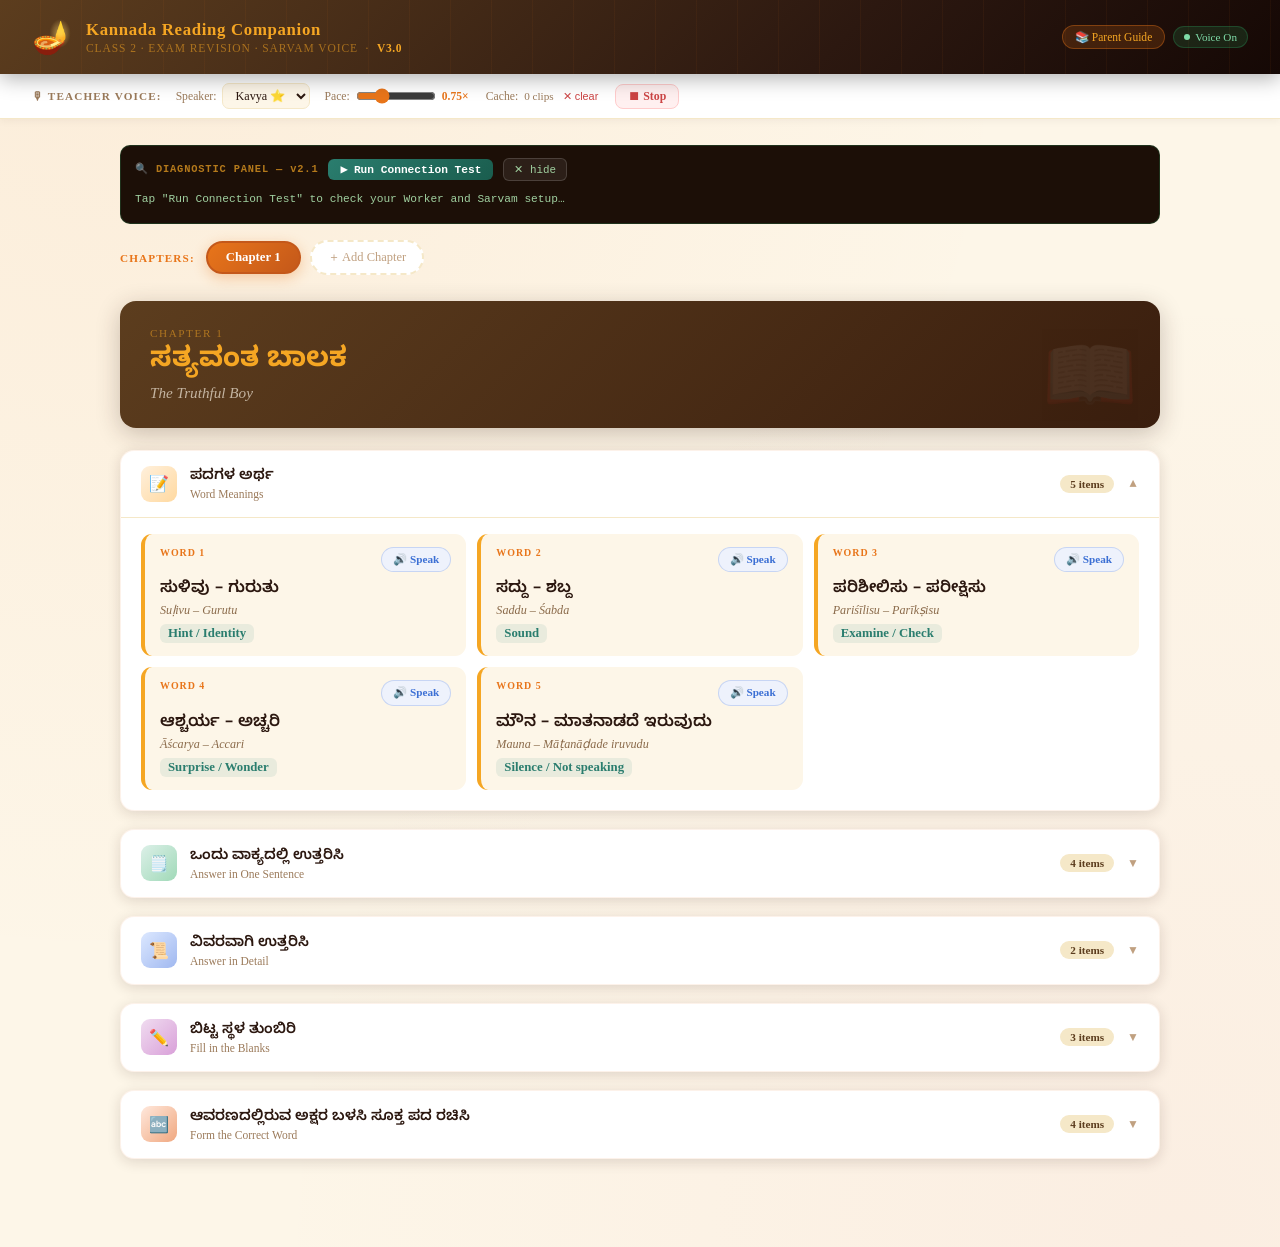
==== commit 748d4603: "Update index.html" ====
--- a/index.html
+++ b/index.html
@@ -1,5 +1,4 @@
 <!DOCTYPE html>
-
 <html lang="en">
 <!--
   ╔══════════════════════════════════════════════════════════════════════╗
@@ -22,189 +21,189 @@
 <style>
 
 /* ══════════════════════════════════════
-TOKENS
+   TOKENS
 ══════════════════════════════════════ */
 :root {
-–saffron:      #E8751A;
-–deep-saffron: #C4581A;
-–turmeric:     #F5A623;
-–cream:        #FDF6E8;
-–parchment:    #F5E8C8;
-–brown:        #5C3D1E;
-–dark-brown:   #2C1810;
-–lotus:        #D4566E;
-–teal:         #2A7D6E;
-–shadow:       rgba(44,24,16,0.14);
-–speak-idle:   #3B6FD4;
-–speak-bg:     #EEF2FC;
-–speak-active: #2A9D5C;
-–radius:       14px;
+  --saffron:      #E8751A;
+  --deep-saffron: #C4581A;
+  --turmeric:     #F5A623;
+  --cream:        #FDF6E8;
+  --parchment:    #F5E8C8;
+  --brown:        #5C3D1E;
+  --dark-brown:   #2C1810;
+  --lotus:        #D4566E;
+  --teal:         #2A7D6E;
+  --shadow:       rgba(44,24,16,0.14);
+  --speak-idle:   #3B6FD4;
+  --speak-bg:     #EEF2FC;
+  --speak-active: #2A9D5C;
+  --radius:       14px;
 }
 
 *, *::before, *::after { margin:0; padding:0; box-sizing:border-box; }
 
 body {
-font-family: ‘Lora’, serif;
-background: var(–cream);
-color: var(–dark-brown);
-min-height: 100vh;
-background-image:
-radial-gradient(ellipse at 8% 0%,    rgba(232,117,26,.07) 0%, transparent 55%),
-radial-gradient(ellipse at 92% 100%, rgba(212,86,110,.05) 0%, transparent 55%);
+  font-family: 'Lora', serif;
+  background: var(--cream);
+  color: var(--dark-brown);
+  min-height: 100vh;
+  background-image:
+    radial-gradient(ellipse at 8% 0%,    rgba(232,117,26,.07) 0%, transparent 55%),
+    radial-gradient(ellipse at 92% 100%, rgba(212,86,110,.05) 0%, transparent 55%);
 }
 
 /* ══════════════════════════════════════
-HEADER
+   HEADER
 ══════════════════════════════════════ */
 .app-header {
-background: linear-gradient(135deg, var(–brown) 0%, var(–dark-brown) 65%, #150805 100%);
-padding: 18px 32px;
-display: flex;
-align-items: center;
-gap: 14px;
-box-shadow: 0 4px 20px rgba(0,0,0,.32);
-position: sticky;
-top: 0;
-z-index: 100;
+  background: linear-gradient(135deg, var(--brown) 0%, var(--dark-brown) 65%, #150805 100%);
+  padding: 18px 32px;
+  display: flex;
+  align-items: center;
+  gap: 14px;
+  box-shadow: 0 4px 20px rgba(0,0,0,.32);
+  position: sticky;
+  top: 0;
+  z-index: 100;
 }
 .app-header::before {
-content:’’; position:absolute; inset:0;
-background: repeating-linear-gradient(90deg,transparent,transparent 40px,
-rgba(232,117,26,.055) 40px,rgba(232,117,26,.055) 41px);
-pointer-events:none;
+  content:''; position:absolute; inset:0;
+  background: repeating-linear-gradient(90deg,transparent,transparent 40px,
+    rgba(232,117,26,.055) 40px,rgba(232,117,26,.055) 41px);
+  pointer-events:none;
 }
 .hdr-icon { font-size:2rem; position:relative; z-index:1; flex-shrink:0; }
 .hdr-text { position:relative; z-index:1; flex:1; min-width:0; }
 .hdr-text h1 {
-font-family: ‘Cinzel Decorative’, serif;
-font-size: clamp(.82rem, 2vw, 1.05rem);
-color: var(–turmeric);
-letter-spacing: .04em;
-line-height: 1.25;
+  font-family: 'Cinzel Decorative', serif;
+  font-size: clamp(.82rem, 2vw, 1.05rem);
+  color: var(--turmeric);
+  letter-spacing: .04em;
+  line-height: 1.25;
 }
 .hdr-text p {
-font-size:.72rem; color:rgba(245,166,35,.55);
-letter-spacing:.08em; text-transform:uppercase; margin-top:2px;
+  font-size:.72rem; color:rgba(245,166,35,.55);
+  letter-spacing:.08em; text-transform:uppercase; margin-top:2px;
 }
 .hdr-right {
-position:relative; z-index:1;
-display:flex; align-items:center; gap:8px; flex-shrink:0;
+  position:relative; z-index:1;
+  display:flex; align-items:center; gap:8px; flex-shrink:0;
 }
 .hdr-badge {
-background:rgba(232,117,26,.18); border:1px solid rgba(232,117,26,.38);
-border-radius:20px; padding:4px 12px; font-size:.72rem; color:var(–turmeric);
+  background:rgba(232,117,26,.18); border:1px solid rgba(232,117,26,.38);
+  border-radius:20px; padding:4px 12px; font-size:.72rem; color:var(--turmeric);
 }
 .api-pill {
-border-radius:20px; padding:4px 10px; font-size:.7rem;
-display:flex; align-items:center; gap:5px; white-space:nowrap;
-background:rgba(42,157,92,.18); color:#7FDBA8; border:1px solid rgba(42,157,92,.3);
+  border-radius:20px; padding:4px 10px; font-size:.7rem;
+  display:flex; align-items:center; gap:5px; white-space:nowrap;
+  background:rgba(42,157,92,.18); color:#7FDBA8; border:1px solid rgba(42,157,92,.3);
 }
 .api-dot {
-width:6px; height:6px; border-radius:50%;
-background:currentColor; flex-shrink:0;
-animation:blink 2.4s ease-in-out infinite;
+  width:6px; height:6px; border-radius:50%;
+  background:currentColor; flex-shrink:0;
+  animation:blink 2.4s ease-in-out infinite;
 }
 @keyframes blink { 0%,100%{opacity:1} 50%{opacity:.3} }
 
 /* ══════════════════════════════════════
-VOICE BAR
+   VOICE BAR
 ══════════════════════════════════════ */
 .voice-bar {
-background: white;
-border-bottom: 1px solid var(–parchment);
-padding: 9px 32px;
-display: flex;
-align-items: center;
-gap: 14px;
-flex-wrap: wrap;
-box-shadow: 0 2px 8px rgba(44,24,16,.05);
+  background: white;
+  border-bottom: 1px solid var(--parchment);
+  padding: 9px 32px;
+  display: flex;
+  align-items: center;
+  gap: 14px;
+  flex-wrap: wrap;
+  box-shadow: 0 2px 8px rgba(44,24,16,.05);
 }
 .vbar-label {
-font-size:.7rem; text-transform:uppercase;
-letter-spacing:.1em; color:#9A7A5A; font-weight:700; white-space:nowrap;
+  font-size:.7rem; text-transform:uppercase;
+  letter-spacing:.1em; color:#9A7A5A; font-weight:700; white-space:nowrap;
 }
 .vbar-group { display:flex; align-items:center; gap:6px; }
 .vbar-group label { font-size:.73rem; color:#9A7A5A; white-space:nowrap; }
 .vbar-select {
-font-family:‘Lora’,serif; font-size:.76rem;
-border:1px solid var(–parchment); border-radius:7px; padding:4px 8px;
-color:var(–dark-brown); background:var(–cream); outline:none; cursor:pointer;
-}
-.vbar-range { width:80px; accent-color:var(–saffron); }
-.vbar-val   { font-size:.72rem; color:var(–saffron); font-weight:700; min-width:30px; }
+  font-family:'Lora',serif; font-size:.76rem;
+  border:1px solid var(--parchment); border-radius:7px; padding:4px 8px;
+  color:var(--dark-brown); background:var(--cream); outline:none; cursor:pointer;
+}
+.vbar-range { width:80px; accent-color:var(--saffron); }
+.vbar-val   { font-size:.72rem; color:var(--saffron); font-weight:700; min-width:30px; }
 .stop-btn {
-background:#FFF0F0; border:1px solid #FFCCCC; border-radius:8px;
-padding:4px 12px; font-size:.74rem; color:#CC4444;
-cursor:pointer; font-family:‘Lora’,serif; font-weight:700;
-transition:background .2s; white-space:nowrap;
+  background:#FFF0F0; border:1px solid #FFCCCC; border-radius:8px;
+  padding:4px 12px; font-size:.74rem; color:#CC4444;
+  cursor:pointer; font-family:'Lora',serif; font-weight:700;
+  transition:background .2s; white-space:nowrap;
 }
 .stop-btn:hover { background:#FFE0E0; }
 #cacheInfo { font-size:.7rem; color:#9A7A5A; }
 .clear-btn  { font-size:.68rem; color:#CC4444; background:none; border:none; cursor:pointer; padding:0 3px; }
 
 /* ══════════════════════════════════════
-CONTAINER & TABS
+   CONTAINER & TABS
 ══════════════════════════════════════ */
 .container { max-width:1080px; margin:0 auto; padding:26px 20px 70px; }
 
 .chapter-nav { display:flex; gap:9px; flex-wrap:wrap; margin-bottom:26px; align-items:center; }
 .ch-nav-label {
-font-size:.7rem; text-transform:uppercase; letter-spacing:.1em;
-color:var(–saffron); font-weight:700; margin-right:2px;
+  font-size:.7rem; text-transform:uppercase; letter-spacing:.1em;
+  color:var(--saffron); font-weight:700; margin-right:2px;
 }
 .ch-tab {
-background:white; border:2px solid var(–parchment); border-radius:50px;
-padding:7px 18px; font-size:.8rem; color:var(–brown); cursor:pointer;
-font-family:‘Lora’,serif; font-weight:600; transition:all .2s;
-box-shadow:0 2px 6px var(–shadow);
-}
-.ch-tab:hover  { border-color:var(–saffron); color:var(–saffron); transform:translateY(-1px); }
+  background:white; border:2px solid var(--parchment); border-radius:50px;
+  padding:7px 18px; font-size:.8rem; color:var(--brown); cursor:pointer;
+  font-family:'Lora',serif; font-weight:600; transition:all .2s;
+  box-shadow:0 2px 6px var(--shadow);
+}
+.ch-tab:hover  { border-color:var(--saffron); color:var(--saffron); transform:translateY(-1px); }
 .ch-tab.active {
-background:linear-gradient(135deg,var(–saffron),var(–deep-saffron));
-border-color:var(–deep-saffron); color:white;
-box-shadow:0 4px 14px rgba(232,117,26,.33);
+  background:linear-gradient(135deg,var(--saffron),var(--deep-saffron));
+  border-color:var(--deep-saffron); color:white;
+  box-shadow:0 4px 14px rgba(232,117,26,.33);
 }
 .add-ch-btn {
-background:white; border:2px dashed var(–parchment); border-radius:50px;
-padding:7px 16px; font-size:.78rem; color:#C0A080; cursor:pointer;
-font-family:‘Lora’,serif; transition:all .2s;
-}
-.add-ch-btn:hover { border-color:var(–saffron); color:var(–saffron); }
+  background:white; border:2px dashed var(--parchment); border-radius:50px;
+  padding:7px 16px; font-size:.78rem; color:#C0A080; cursor:pointer;
+  font-family:'Lora',serif; transition:all .2s;
+}
+.add-ch-btn:hover { border-color:var(--saffron); color:var(--saffron); }
 
 /* ══════════════════════════════════════
-CHAPTER HEADER
+   CHAPTER HEADER
 ══════════════════════════════════════ */
 .ch-header {
-background: linear-gradient(135deg, var(–brown) 0%, #3A1E0E 100%);
-border-radius:16px; padding:26px 30px; margin-bottom:22px;
-position:relative; overflow:hidden;
-box-shadow:0 6px 24px rgba(44,24,16,.24);
+  background: linear-gradient(135deg, var(--brown) 0%, #3A1E0E 100%);
+  border-radius:16px; padding:26px 30px; margin-bottom:22px;
+  position:relative; overflow:hidden;
+  box-shadow:0 6px 24px rgba(44,24,16,.24);
 }
 .ch-header::after {
-content:‘📖’; position:absolute; right:22px; bottom:8px;
-font-size:4.8rem; opacity:.07; pointer-events:none;
+  content:'📖'; position:absolute; right:22px; bottom:8px;
+  font-size:4.8rem; opacity:.07; pointer-events:none;
 }
 .ch-num      { font-size:.7rem; text-transform:uppercase; letter-spacing:.14em; color:rgba(245,166,35,.55); margin-bottom:5px; }
-.ch-title-kn { font-family:‘Noto Sans Kannada’,sans-serif; font-size:1.75rem; font-weight:700; color:var(–turmeric); line-height:1.3; }
+.ch-title-kn { font-family:'Noto Sans Kannada',sans-serif; font-size:1.75rem; font-weight:700; color:var(--turmeric); line-height:1.3; }
 .ch-title-en { font-size:.95rem; color:rgba(253,246,232,.65); font-style:italic; margin-top:3px; }
 
 /* ══════════════════════════════════════
-SECTION CARDS
+   SECTION CARDS
 ══════════════════════════════════════ */
 .sec-card {
-background:white; border-radius:var(–radius); margin-bottom:18px;
-box-shadow:0 3px 14px var(–shadow); border:1px solid rgba(232,117,26,.09);
-overflow:hidden; animation:fadeUp .38s ease both;
+  background:white; border-radius:var(--radius); margin-bottom:18px;
+  box-shadow:0 3px 14px var(--shadow); border:1px solid rgba(232,117,26,.09);
+  overflow:hidden; animation:fadeUp .38s ease both;
 }
 @keyframes fadeUp { from{opacity:0;transform:translateY(14px)} to{opacity:1;transform:translateY(0)} }
 
 .sec-hdr {
-display:flex; align-items:center; gap:13px; padding:15px 20px;
-cursor:pointer; user-select:none;
-border-bottom:1px solid transparent; transition:background .18s;
+  display:flex; align-items:center; gap:13px; padding:15px 20px;
+  cursor:pointer; user-select:none;
+  border-bottom:1px solid transparent; transition:background .18s;
 }
 .sec-hdr:hover { background:rgba(232,117,26,.04); }
-.sec-hdr.open  { border-bottom-color:var(–parchment); }
+.sec-hdr.open  { border-bottom-color:var(--parchment); }
 
 .sec-icon { width:36px; height:36px; border-radius:9px; display:flex; align-items:center; justify-content:center; font-size:1rem; flex-shrink:0; }
 .ic-vocab  { background:linear-gradient(135deg,#FFF0DC,#FFD9A0); }
@@ -214,9 +213,9 @@
 .ic-form   { background:linear-gradient(135deg,#FFE8DC,#F0A880); }
 
 .sec-titles   { flex:1; }
-.sec-title-kn { font-family:‘Noto Sans Kannada’,sans-serif; font-size:.92rem; font-weight:600; color:var(–dark-brown); }
+.sec-title-kn { font-family:'Noto Sans Kannada',sans-serif; font-size:.92rem; font-weight:600; color:var(--dark-brown); }
 .sec-title-en { font-size:.72rem; color:#9B7A5A; margin-top:1px; }
-.sec-count    { font-size:.7rem; background:var(–parchment); color:var(–brown); border-radius:12px; padding:3px 10px; font-weight:600; }
+.sec-count    { font-size:.7rem; background:var(--parchment); color:var(--brown); border-radius:12px; padding:3px 10px; font-weight:600; }
 .sec-chevron  { font-size:.75rem; color:#C0A080; transition:transform .28s ease; }
 .sec-hdr.open .sec-chevron { transform:rotate(180deg); }
 
@@ -224,125 +223,123 @@
 .sec-body.open { display:block; }
 
 /* ══════════════════════════════════════
-SPEAK BUTTON  (Kannada only)
+   SPEAK BUTTON  (Kannada only)
 ══════════════════════════════════════ */
 .speak-btn {
-display:inline-flex; align-items:center; gap:4px;
-background:var(–speak-bg); border:1.5px solid rgba(59,111,212,.22);
-border-radius:22px; padding:4px 11px;
-font-size:.7rem; font-weight:700; color:var(–speak-idle);
-cursor:pointer; font-family:‘Lora’,serif;
-transition:all .18s; white-space:nowrap; flex-shrink:0; line-height:1.4;
+  display:inline-flex; align-items:center; gap:4px;
+  background:var(--speak-bg); border:1.5px solid rgba(59,111,212,.22);
+  border-radius:22px; padding:4px 11px;
+  font-size:.7rem; font-weight:700; color:var(--speak-idle);
+  cursor:pointer; font-family:'Lora',serif;
+  transition:all .18s; white-space:nowrap; flex-shrink:0; line-height:1.4;
 }
 .speak-btn:hover    { background:#D8E4FC; border-color:rgba(59,111,212,.45); }
 .speak-btn:disabled { opacity:.45; cursor:not-allowed; }
 
 .speak-btn.loading {
-color:#8A6A30; background:#FFF8DC; border-color:rgba(200,150,30,.35);
-animation:loadpulse .9s ease-in-out infinite;
+  color:#8A6A30; background:#FFF8DC; border-color:rgba(200,150,30,.35);
+  animation:loadpulse .9s ease-in-out infinite;
 }
 @keyframes loadpulse { 0%,100%{opacity:1} 50%{opacity:.5} }
 
 .speak-btn.playing {
-background:linear-gradient(135deg,#E8F5EE,#C5EDD8);
-border-color:rgba(42,157,92,.4); color:var(–speak-active);
-animation:playglow 1.1s ease-in-out infinite;
+  background:linear-gradient(135deg,#E8F5EE,#C5EDD8);
+  border-color:rgba(42,157,92,.4); color:var(--speak-active);
+  animation:playglow 1.1s ease-in-out infinite;
 }
 @keyframes playglow { 0%,100%{box-shadow:0 0 0 0 rgba(42,157,92,.3)} 50%{box-shadow:0 0 0 5px rgba(42,157,92,0)} }
 
 .speak-btn.err { background:#FFF0F0; border-color:rgba(200,60,60,.3); color:#CC4444; }
 
-.card-active { outline:2px solid var(–speak-active); outline-offset:2px; border-radius:var(–radius); }
+.card-active { outline:2px solid var(--speak-active); outline-offset:2px; border-radius:var(--radius); }
 
 /* ══════════════════════════════════════
-VOCAB
+   VOCAB
 ══════════════════════════════════════ */
 .vocab-grid { display:grid; grid-template-columns:repeat(auto-fill,minmax(290px,1fr)); gap:11px; }
 .vocab-card {
-background:var(–cream); border-radius:11px; padding:13px 15px;
-border-left:4px solid var(–turmeric);
-transition:transform .18s,box-shadow .18s;
+  background:var(--cream); border-radius:11px; padding:13px 15px;
+  border-left:4px solid var(--turmeric);
+  transition:transform .18s,box-shadow .18s;
 }
 .vocab-card:hover { transform:translateY(-2px); box-shadow:0 4px 14px rgba(232,117,26,.14); }
 .vocab-top { display:flex; justify-content:space-between; align-items:flex-start; gap:8px; margin-bottom:7px; }
-.vocab-num { font-size:.62rem; color:var(–saffron); font-weight:700; letter-spacing:.1em; text-transform:uppercase; }
-.vocab-kn  { font-family:‘Noto Sans Kannada’,sans-serif; font-size:1.02rem; font-weight:600; color:var(–dark-brown); margin-bottom:2px; }
+.vocab-num { font-size:.62rem; color:var(--saffron); font-weight:700; letter-spacing:.1em; text-transform:uppercase; }
+.vocab-kn  { font-family:'Noto Sans Kannada',sans-serif; font-size:1.02rem; font-weight:600; color:var(--dark-brown); margin-bottom:2px; }
 .vocab-tr  { font-size:.76rem; color:#8A6A4A; font-style:italic; margin-bottom:5px; }
-.vocab-en  { font-size:.8rem; font-weight:600; color:var(–teal); background:rgba(42,125,110,.09); display:inline-block; padding:2px 8px; border-radius:6px; }
+.vocab-en  { font-size:.8rem; font-weight:600; color:var(--teal); background:rgba(42,125,110,.09); display:inline-block; padding:2px 8px; border-radius:6px; }
 
 /* ══════════════════════════════════════
-Q & A
+   Q & A
 ══════════════════════════════════════ */
-.qa-item { border-radius:11px; margin-bottom:13px; overflow:hidden; border:1px solid var(–parchment); }
+.qa-item { border-radius:11px; margin-bottom:13px; overflow:hidden; border:1px solid var(--parchment); }
 .qa-item:last-child { margin-bottom:0; }
-.qa-q-block { background:var(–parchment); padding:12px 15px; }
+.qa-q-block { background:var(--parchment); padding:12px 15px; }
 .qa-q-top   { display:flex; justify-content:space-between; align-items:flex-start; gap:10px; margin-bottom:4px; }
-.qa-q-label { font-size:.62rem; text-transform:uppercase; letter-spacing:.1em; color:var(–saffron); font-weight:700; }
-.qa-kn      { font-family:‘Noto Sans Kannada’,sans-serif; font-size:.98rem; font-weight:600; color:var(–dark-brown); line-height:1.5; }
+.qa-q-label { font-size:.62rem; text-transform:uppercase; letter-spacing:.1em; color:var(--saffron); font-weight:700; }
+.qa-kn      { font-family:'Noto Sans Kannada',sans-serif; font-size:.98rem; font-weight:600; color:var(--dark-brown); line-height:1.5; }
 .qa-tr      { font-size:.74rem; color:#9A7A5A; font-style:italic; margin-top:3px; }
-.qa-en      { font-size:.8rem; color:var(–teal); font-weight:600; margin-top:3px; }
+.qa-en      { font-size:.8rem; color:var(--teal); font-weight:600; margin-top:3px; }
 .qa-a-block { background:white; padding:12px 15px; }
 .qa-a-top   { display:flex; justify-content:space-between; align-items:flex-start; gap:10px; margin-bottom:4px; }
-.qa-a-label { font-size:.62rem; text-transform:uppercase; letter-spacing:.1em; color:var(–teal); font-weight:700; }
-.qa-ans-kn  { font-family:‘Noto Sans Kannada’,sans-serif; font-size:.95rem; color:var(–dark-brown); line-height:1.5; }
+.qa-a-label { font-size:.62rem; text-transform:uppercase; letter-spacing:.1em; color:var(--teal); font-weight:700; }
+.qa-ans-kn  { font-family:'Noto Sans Kannada',sans-serif; font-size:.95rem; color:var(--dark-brown); line-height:1.5; }
 .qa-ans-tr  { font-size:.74rem; color:#9A7A5A; font-style:italic; margin-top:3px; }
 .qa-ans-en  { font-size:.78rem; color:#4A7D6E; margin-top:3px; font-style:italic; }
 
 /* ══════════════════════════════════════
-FILL IN BLANKS
+   FILL IN BLANKS
 ══════════════════════════════════════ */
 .fill-list { list-style:none; }
-.fill-item { display:flex; gap:13px; align-items:flex-start; padding:11px 0; border-bottom:1px solid var(–parchment); }
+.fill-item { display:flex; gap:13px; align-items:flex-start; padding:11px 0; border-bottom:1px solid var(--parchment); }
 .fill-item:last-child { border-bottom:none; }
-.fill-num  { background:var(–saffron); color:white; border-radius:50%; width:25px; height:25px; display:flex; align-items:center; justify-content:center; font-size:.75rem; font-weight:700; flex-shrink:0; margin-top:2px; }
+.fill-num  { background:var(--saffron); color:white; border-radius:50%; width:25px; height:25px; display:flex; align-items:center; justify-content:center; font-size:.75rem; font-weight:700; flex-shrink:0; margin-top:2px; }
 .fill-body { flex:1; }
 .fill-top  { display:flex; justify-content:space-between; align-items:flex-start; gap:10px; margin-bottom:3px; }
-.fill-kn   { font-family:‘Noto Sans Kannada’,sans-serif; font-size:.98rem; font-weight:600; color:var(–dark-brown); }
-.fill-kn u { text-underline-offset:3px; text-decoration-color:var(–saffron); color:var(–deep-saffron); }
+.fill-kn   { font-family:'Noto Sans Kannada',sans-serif; font-size:.98rem; font-weight:600; color:var(--dark-brown); }
+.fill-kn u { text-underline-offset:3px; text-decoration-color:var(--saffron); color:var(--deep-saffron); }
 .fill-tr   { font-size:.74rem; color:#9A7A5A; font-style:italic; margin-top:2px; }
-.fill-en   { font-size:.78rem; color:var(–teal); font-weight:600; margin-top:2px; }
+.fill-en   { font-size:.78rem; color:var(--teal); font-weight:600; margin-top:2px; }
 
 /* ══════════════════════════════════════
-WORD FORM
+   WORD FORM
 ══════════════════════════════════════ */
 .wf-grid { display:grid; grid-template-columns:repeat(auto-fill,minmax(210px,1fr)); gap:11px; }
 .wf-card {
-background:var(–cream); border-radius:11px; padding:13px 15px;
-text-align:center; border:2px solid var(–parchment);
-transition:all .18s; position:relative;
-}
-.wf-card:hover { border-color:var(–turmeric); box-shadow:0 4px 14px rgba(245,166,35,.14); transform:translateY(-2px); }
+  background:var(--cream); border-radius:11px; padding:13px 15px;
+  text-align:center; border:2px solid var(--parchment);
+  transition:all .18s; position:relative;
+}
+.wf-card:hover { border-color:var(--turmeric); box-shadow:0 4px 14px rgba(245,166,35,.14); transform:translateY(-2px); }
 .wf-speak { position:absolute; top:9px; right:9px; }
-.wf-word  { font-family:‘Noto Sans Kannada’,sans-serif; font-size:1.12rem; font-weight:700; color:var(–dark-brown); margin:8px 0 3px; }
-.wf-hl    { color:var(–lotus); font-weight:700; }
+.wf-word  { font-family:'Noto Sans Kannada',sans-serif; font-size:1.12rem; font-weight:700; color:var(--dark-brown); margin:8px 0 3px; }
+.wf-hl    { color:var(--lotus); font-weight:700; }
 .wf-tr    { font-size:.74rem; color:#9A7A5A; font-style:italic; margin-bottom:6px; }
-.wf-mean  { font-size:.78rem; font-weight:600; color:var(–teal); background:rgba(42,125,110,.1); border-radius:6px; padding:2px 8px; display:inline-block; }
+.wf-mean  { font-size:.78rem; font-weight:600; color:var(--teal); background:rgba(42,125,110,.1); border-radius:6px; padding:2px 8px; display:inline-block; }
 
 /* ══════════════════════════════════════
-RESPONSIVE
+   RESPONSIVE
 ══════════════════════════════════════ */
 @media(max-width:600px){
-.app-header { padding:14px 16px; }
-.voice-bar  { padding:9px 16px; }
-.container  { padding:16px 12px 56px; }
-.vocab-grid, .wf-grid { grid-template-columns:1fr; }
-.ch-title-kn { font-size:1.3rem; }
-.hdr-badge { display:none; }
+  .app-header { padding:14px 16px; }
+  .voice-bar  { padding:9px 16px; }
+  .container  { padding:16px 12px 56px; }
+  .vocab-grid, .wf-grid { grid-template-columns:1fr; }
+  .ch-title-kn { font-size:1.3rem; }
+  .hdr-badge { display:none; }
 }
 </style>
-
 </head>
 <body>
 
 <!-- ══════════════════════════
      HEADER
 ══════════════════════════ -->
-
 <header class="app-header">
   <div class="hdr-icon">🪔</div>
   <div class="hdr-text">
     <h1>Kannada Reading Companion</h1>
-    <p>Class 2 · Exam Revision · Sarvam Voice</p>
+    <p>Class 2 · Exam Revision · Sarvam Voice &nbsp;·&nbsp; <span style="color:#F5A623;font-weight:700;letter-spacing:.05em;">v3.0</span></p>
   </div>
   <div class="hdr-right">
     <div class="hdr-badge">📚 Parent Guide</div>
@@ -356,7 +353,6 @@
 <!-- ══════════════════════════
      VOICE SETTINGS BAR
 ══════════════════════════ -->
-
 <div class="voice-bar">
   <span class="vbar-label">🎙 Teacher Voice:</span>
 
@@ -389,27 +385,36 @@
     <button class="clear-btn" onclick="clearCache()" title="Clear audio cache">✕ clear</button>
   </div>
 
-<button class="stop-btn" onclick="stopAudio()">⏹ Stop</button>
-
+  <button class="stop-btn" onclick="stopAudio()">⏹ Stop</button>
 </div>
 
 <!-- ══════════════════════════
      MAIN
 ══════════════════════════ -->
-
 <div class="container">
 
-  <!-- DEBUG PANEL — tap to hide once everything works -->
-
+  <!-- DEBUG / TEST PANEL -->
   <div id="debugPanel" style="
       background:#1C0F07;color:#A0D0A0;font-family:monospace;font-size:.7rem;
-      border-radius:10px;padding:10px 14px;margin-bottom:16px;
-      border:1px solid rgba(42,157,92,.25);line-height:1.7;cursor:pointer;"
-       onclick="this.style.display='none'" title="Tap to hide">
-    <div style="color:rgba(245,166,35,.6);font-size:.65rem;margin-bottom:4px;">
-      🔍 Debug log — tap to hide &nbsp;|&nbsp; also open browser Console (F12) for full detail
+      border-radius:10px;padding:12px 14px;margin-bottom:16px;
+      border:1px solid rgba(42,157,92,.25);line-height:1.8;">
+    <div style="display:flex;align-items:center;gap:10px;margin-bottom:8px;flex-wrap:wrap;">
+      <span style="color:rgba(245,166,35,.7);font-size:.65rem;font-weight:700;letter-spacing:.08em;">
+        🔍 DIAGNOSTIC PANEL — v2.1
+      </span>
+      <button onclick="runConnectionTest()" style="
+        background:linear-gradient(135deg,#2A7D6E,#1A5D4E);color:white;
+        border:none;border-radius:6px;padding:4px 12px;font-size:.7rem;
+        cursor:pointer;font-weight:700;font-family:monospace;">
+        ▶ Run Connection Test
+      </button>
+      <button onclick="document.getElementById('debugPanel').style.display='none'" style="
+        background:rgba(255,255,255,.07);color:#A0D0A0;border:1px solid rgba(255,255,255,.15);
+        border-radius:6px;padding:4px 10px;font-size:.68rem;cursor:pointer;font-family:monospace;">
+        ✕ hide
+      </button>
     </div>
-    <pre id="debugLog" style="margin:0;white-space:pre-wrap;word-break:break-all;">Waiting for first speak tap…</pre>
+    <pre id="debugLog" style="margin:0;white-space:pre-wrap;word-break:break-all;min-height:2em;">Tap "Run Connection Test" to check your Worker and Sarvam setup…</pre>
   </div>
 
   <div class="chapter-nav">
@@ -420,11 +425,100 @@
   <div id="chapterContent"></div>
 </div>
 
+
 <script>
 /* ══════════════════════════════════════════════════════
-   PROXY  — your Cloudflare Worker
+   VERSION & PROXY
 ══════════════════════════════════════════════════════ */
-const PROXY_URL = 'https://sarvam-proxy.achallakiran.workers.dev';
+const VERSION   = 'v2.1';
+const PROXY_URL = 'https://sarvam-kn-proxy.achallakiran.workers.dev';
+
+/* ══════════════════════════════════════════════════════
+   CONNECTION TEST  — hit the ▶ Run Connection Test button
+══════════════════════════════════════════════════════ */
+async function runConnectionTest() {
+  dbg('━━━━━━━━━━━━━━━━━━━━━━━━━━━━━━━━');
+  dbg('CONNECTION TEST  ' + VERSION);
+  dbg('Worker URL: ' + PROXY_URL);
+  dbg('━━━━━━━━━━━━━━━━━━━━━━━━━━━━━━━━');
+
+  // Step 1: Can we reach the worker at all?
+  dbg('STEP 1 — Pinging Worker with OPTIONS preflight…');
+  try {
+    const ping = await fetch(PROXY_URL, {
+      method: 'OPTIONS',
+      mode: 'cors',
+    });
+    dbg('✓ Worker reachable — OPTIONS status: ' + ping.status);
+    const acao = ping.headers.get('access-control-allow-origin');
+    dbg('  Access-Control-Allow-Origin: ' + (acao || '(missing — CORS not configured!)'));
+  } catch(e) {
+    dbg('✗ Cannot reach Worker at all!');
+    dbg('  Error: ' + e.message);
+    dbg('  → Check Worker is deployed at the URL above');
+    return;
+  }
+
+  // Step 2: POST a real TTS request
+  dbg('');
+  dbg('STEP 2 — Sending test TTS request (text: ಹಾ)…');
+  let res, rawText;
+  try {
+    res = await fetch(PROXY_URL, {
+      method: 'POST',
+      mode: 'cors',
+      headers: { 'Content-Type': 'application/json' },
+      body: JSON.stringify({
+        text: 'ಹಾ',
+        target_language_code: 'kn-IN',
+        speaker: 'kavya',
+        model: 'bulbul:v3',
+        pace: 0.75,
+        speech_sample_rate: 24000,
+      })
+    });
+    rawText = await res.text();
+    dbg('← HTTP status: ' + res.status);
+    dbg('← Response (first 200 chars):');
+    dbg('  ' + rawText.substring(0, 200));
+  } catch(e) {
+    dbg('✗ Fetch failed: ' + e.message);
+    dbg('  → This is a CORS or network block.');
+    dbg('  → Re-deploy your Cloudflare Worker with the new code.');
+    return;
+  }
+
+  // Step 3: Parse and play
+  dbg('');
+  dbg('STEP 3 — Parsing response…');
+  let data;
+  try { data = JSON.parse(rawText); } catch(_) {
+    dbg('✗ Response is not valid JSON');
+    return;
+  }
+
+  if (data.audios && data.audios[0]) {
+    dbg('✓ Got audio! Length: ' + data.audios[0].length + ' chars');
+    dbg('  Playing test audio now…');
+    try {
+      await playBase64(data.audios[0]);
+      dbg('✓✓ AUDIO PLAYED SUCCESSFULLY! Everything is working.');
+    } catch(pe) {
+      dbg('✗ Audio play failed: ' + pe.message);
+    }
+  } else if (data.error) {
+    const e = data.error;
+    dbg('✗ Sarvam returned an error:');
+    dbg('  code: ' + (e.code || e));
+    dbg('  message: ' + (e.message || JSON.stringify(e)));
+    dbg('  → Your SARVAM_KEY secret in Cloudflare is wrong or expired.');
+    dbg('  → Go to dashboard.sarvam.ai and generate a fresh key.');
+    dbg('  → Then update SARVAM_KEY in Cloudflare Worker secrets.');
+  } else {
+    dbg('✗ Unexpected response shape: ' + JSON.stringify(data).substring(0,120));
+  }
+  dbg('━━━━━━━━━━━━━━━━━━━━━━━━━━━━━━━━');
+}
 
 /* ══════════════════════════════════════════════════════
    DEBUG LOGGER  — shows last few events in a small panel
@@ -459,6 +553,7 @@
   try {
     res = await fetch(PROXY_URL, {
       method: 'POST',
+      mode: 'cors',
       headers: { 'Content-Type': 'application/json' },
       body: JSON.stringify({
         text,
@@ -1014,6 +1109,5 @@
 renderTabs();
 renderContent();
 </script>
-
 </body>
 </html>
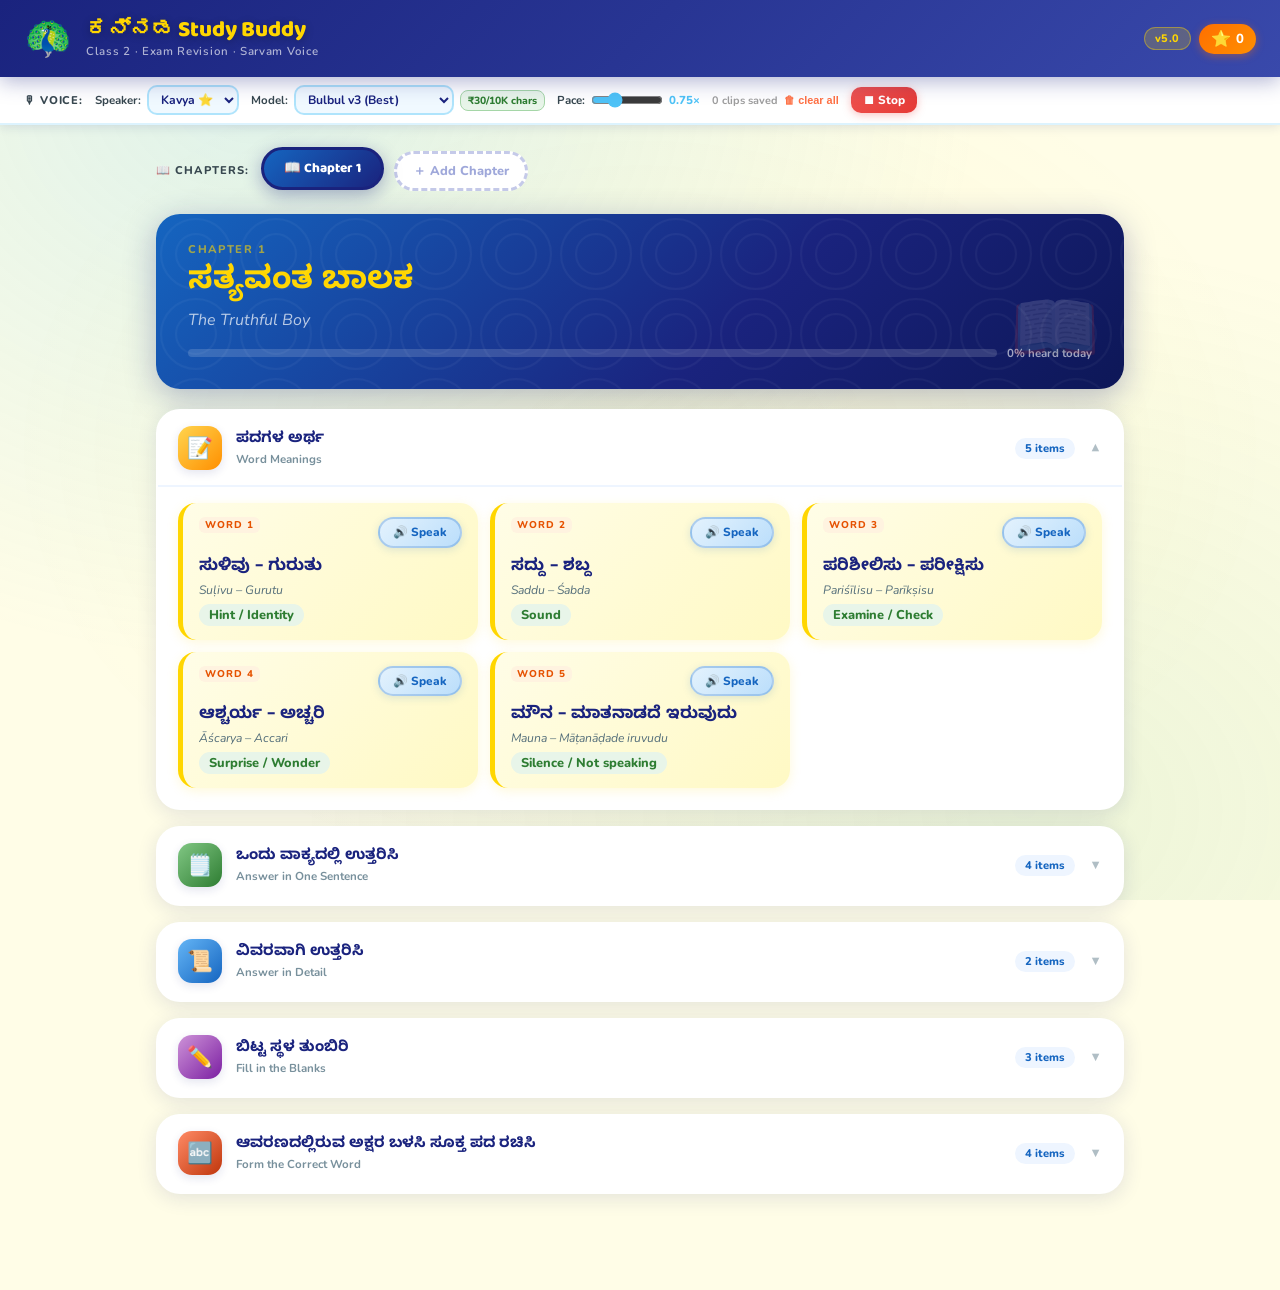
==== commit abf7e39c: "Add files via upload" ====
--- a/index.html
+++ b/index.html
@@ -1,364 +1,634 @@
 <!DOCTYPE html>
 <html lang="en">
 <!--
-  ╔══════════════════════════════════════════════════════════════════════╗
-  ║  Class 2 Kannada Reading Companion  —  Sarvam TTS Edition           ║
-  ║  Proxy: sarvam-proxy.achallakiran.workers.dev                        ║
-  ║                                                                      ║
-  ║  GitHub Pages ready — single file, zero secrets, no build step.     ║
-  ║                                                                      ║
-  ║  TO ADD CHAPTERS:                                                    ║
-  ║  Find  ══ ADD MORE CHAPTERS BELOW  in the <script> section.         ║
-  ║  Copy the Chapter 1 block and fill in new content.                   ║
-  ╚══════════════════════════════════════════════════════════════════════╝
+  ╔══════════════════════════════════════════════════════════╗
+  ║  ಕನ್ನಡ Study Buddy  —  Class 2  —  v5.0               ║
+  ║  Kids-friendly redesign with Sarvam TTS                  ║
+  ║  Proxy: sarvam-kn-proxy.achallakiran.workers.dev         ║
+  ║                                                          ║
+  ║  TO ADD CHAPTERS: find  ══ ADD CHAPTERS BELOW            ║
+  ╚══════════════════════════════════════════════════════════╝
 -->
 <head>
 <meta charset="UTF-8">
 <meta name="viewport" content="width=device-width, initial-scale=1.0">
-<title>ಕನ್ನಡ Reading Companion — Class 2</title>
-<link rel="preconnect" href="https://fonts.googleapis.com">
-<link href="https://fonts.googleapis.com/css2?family=Noto+Sans+Kannada:wght@300;400;600;700&family=Cinzel+Decorative:wght@400;700&family=Lora:ital,wght@0,400;0,600;1,400&display=swap" rel="stylesheet">
+<title>ಕನ್ನಡ Study Buddy 🌟 Class 2 · v5</title>
+<link href="https://fonts.googleapis.com/css2?family=Noto+Sans+Kannada:wght@400;600;700&family=Baloo+2:wght@400;600;700;800&family=Nunito:wght@400;600;700;800&display=swap" rel="stylesheet">
 <style>
-
-/* ══════════════════════════════════════
-   TOKENS
+/* ══════════════════════════════════════
+   TOKENS — bright, warm, joyful palette
 ══════════════════════════════════════ */
 :root {
-  --saffron:      #E8751A;
-  --deep-saffron: #C4581A;
-  --turmeric:     #F5A623;
-  --cream:        #FDF6E8;
-  --parchment:    #F5E8C8;
-  --brown:        #5C3D1E;
-  --dark-brown:   #2C1810;
-  --lotus:        #D4566E;
-  --teal:         #2A7D6E;
-  --shadow:       rgba(44,24,16,0.14);
-  --speak-idle:   #3B6FD4;
-  --speak-bg:     #EEF2FC;
-  --speak-active: #2A9D5C;
-  --radius:       14px;
+  --sky:       #4FC3F7;
+  --sun:       #FFD600;
+  --grass:     #66BB6A;
+  --coral:     #FF7043;
+  --lavender:  #BA68C8;
+  --mint:      #26C6DA;
+  --peach:     #FFAB76;
+  --cream:     #FFFDE7;
+  --white:     #FFFFFF;
+  --ink:       #1A237E;
+  --ink-soft:  #37474F;
+  --shadow:    rgba(26,35,126,0.12);
+  --radius-xl: 24px;
+  --radius-lg: 18px;
+  --radius-md: 12px;
 }
 
 *, *::before, *::after { margin:0; padding:0; box-sizing:border-box; }
 
 body {
-  font-family: 'Lora', serif;
+  font-family: 'Nunito', sans-serif;
   background: var(--cream);
-  color: var(--dark-brown);
+  color: var(--ink);
   min-height: 100vh;
-  background-image:
-    radial-gradient(ellipse at 8% 0%,    rgba(232,117,26,.07) 0%, transparent 55%),
-    radial-gradient(ellipse at 92% 100%, rgba(212,86,110,.05) 0%, transparent 55%);
+  overflow-x: hidden;
+}
+
+/* ══════════════════════════════════════
+   ANIMATED SKY BACKGROUND
+══════════════════════════════════════ */
+body::before {
+  content: '';
+  position: fixed;
+  inset: 0;
+  background:
+    radial-gradient(ellipse at 20% 10%, rgba(79,195,247,.18) 0%, transparent 50%),
+    radial-gradient(ellipse at 80% 90%, rgba(102,187,106,.12) 0%, transparent 50%),
+    radial-gradient(ellipse at 50% 50%, rgba(255,214,0,.07) 0%, transparent 70%);
+  pointer-events: none;
+  z-index: 0;
+}
+
+/* floating stars background */
+.stars-bg {
+  position: fixed;
+  inset: 0;
+  pointer-events: none;
+  z-index: 0;
+  overflow: hidden;
+}
+.star-float {
+  position: absolute;
+  font-size: 1.2rem;
+  opacity: 0.12;
+  animation: floatStar linear infinite;
+}
+@keyframes floatStar {
+  from { transform: translateY(100vh) rotate(0deg); opacity: 0; }
+  10%  { opacity: 0.12; }
+  90%  { opacity: 0.12; }
+  to   { transform: translateY(-10vh) rotate(360deg); opacity: 0; }
 }
 
 /* ══════════════════════════════════════
    HEADER
 ══════════════════════════════════════ */
 .app-header {
-  background: linear-gradient(135deg, var(--brown) 0%, var(--dark-brown) 65%, #150805 100%);
-  padding: 18px 32px;
+  position: sticky;
+  top: 0;
+  z-index: 100;
+  background: linear-gradient(135deg, #1A237E 0%, #283593 50%, #3949AB 100%);
+  padding: 12px 24px;
   display: flex;
   align-items: center;
   gap: 14px;
-  box-shadow: 0 4px 20px rgba(0,0,0,.32);
-  position: sticky;
-  top: 0;
-  z-index: 100;
-}
-.app-header::before {
-  content:''; position:absolute; inset:0;
-  background: repeating-linear-gradient(90deg,transparent,transparent 40px,
-    rgba(232,117,26,.055) 40px,rgba(232,117,26,.055) 41px);
-  pointer-events:none;
-}
-.hdr-icon { font-size:2rem; position:relative; z-index:1; flex-shrink:0; }
-.hdr-text { position:relative; z-index:1; flex:1; min-width:0; }
-.hdr-text h1 {
-  font-family: 'Cinzel Decorative', serif;
-  font-size: clamp(.82rem, 2vw, 1.05rem);
-  color: var(--turmeric);
-  letter-spacing: .04em;
-  line-height: 1.25;
-}
-.hdr-text p {
-  font-size:.72rem; color:rgba(245,166,35,.55);
-  letter-spacing:.08em; text-transform:uppercase; margin-top:2px;
-}
-.hdr-right {
-  position:relative; z-index:1;
-  display:flex; align-items:center; gap:8px; flex-shrink:0;
-}
-.hdr-badge {
-  background:rgba(232,117,26,.18); border:1px solid rgba(232,117,26,.38);
-  border-radius:20px; padding:4px 12px; font-size:.72rem; color:var(--turmeric);
-}
-.api-pill {
-  border-radius:20px; padding:4px 10px; font-size:.7rem;
-  display:flex; align-items:center; gap:5px; white-space:nowrap;
-  background:rgba(42,157,92,.18); color:#7FDBA8; border:1px solid rgba(42,157,92,.3);
-}
-.api-dot {
-  width:6px; height:6px; border-radius:50%;
-  background:currentColor; flex-shrink:0;
-  animation:blink 2.4s ease-in-out infinite;
-}
-@keyframes blink { 0%,100%{opacity:1} 50%{opacity:.3} }
-
-/* ══════════════════════════════════════
-   VOICE BAR
-══════════════════════════════════════ */
-.voice-bar {
+  box-shadow: 0 4px 20px rgba(26,35,126,.35);
+}
+.hdr-mascot {
+  font-size: 2.4rem;
+  animation: bounce 2s ease-in-out infinite;
+  flex-shrink: 0;
+}
+@keyframes bounce {
+  0%,100% { transform: translateY(0); }
+  50%      { transform: translateY(-5px); }
+}
+.hdr-text { flex: 1; min-width: 0; }
+.hdr-title {
+  font-family: 'Baloo 2', cursive;
+  font-size: clamp(1rem, 3vw, 1.4rem);
+  font-weight: 800;
+  color: var(--sun);
+  line-height: 1.1;
+  text-shadow: 0 2px 8px rgba(0,0,0,.3);
+}
+.hdr-sub {
+  font-size: .72rem;
+  color: rgba(255,255,255,.65);
+  font-weight: 600;
+  letter-spacing: .06em;
+  margin-top: 1px;
+}
+.hdr-right { display: flex; align-items: center; gap: 8px; flex-shrink: 0; }
+.version-badge {
+  background: rgba(255,214,0,.2);
+  border: 1.5px solid rgba(255,214,0,.4);
+  border-radius: 20px;
+  padding: 3px 10px;
+  font-size: .68rem;
+  font-weight: 800;
+  color: var(--sun);
+  letter-spacing: .05em;
+}
+
+/* ══════════════════════════════════════
+   STARS COUNTER  (reward system)
+══════════════════════════════════════ */
+.star-counter {
+  background: linear-gradient(135deg, #FF6F00, #FF8F00);
+  border-radius: 20px;
+  padding: 4px 12px;
+  display: flex;
+  align-items: center;
+  gap: 5px;
+  font-size: .82rem;
+  font-weight: 800;
+  color: white;
+  box-shadow: 0 2px 8px rgba(255,111,0,.4);
+  cursor: pointer;
+  transition: transform .2s;
+}
+.star-counter:hover { transform: scale(1.05); }
+.star-counter .star { font-size: 1rem; }
+
+/* ══════════════════════════════════════
+   SETTINGS BAR
+══════════════════════════════════════ */
+.settings-bar {
   background: white;
-  border-bottom: 1px solid var(--parchment);
-  padding: 9px 32px;
+  border-bottom: 2px solid rgba(79,195,247,.2);
+  padding: 8px 24px;
+  display: flex;
+  align-items: center;
+  gap: 12px;
+  flex-wrap: wrap;
+  box-shadow: 0 2px 10px var(--shadow);
+  position: relative;
+  z-index: 10;
+}
+.sbar-label {
+  font-size: .7rem;
+  font-weight: 800;
+  text-transform: uppercase;
+  letter-spacing: .08em;
+  color: var(--ink-soft);
+  white-space: nowrap;
+}
+.sbar-group { display: flex; align-items: center; gap: 6px; }
+.sbar-group label { font-size: .72rem; font-weight: 700; color: var(--ink-soft); white-space: nowrap; }
+.sbar-select {
+  font-family: 'Nunito', sans-serif;
+  font-size: .76rem;
+  font-weight: 700;
+  border: 2px solid rgba(79,195,247,.4);
+  border-radius: 10px;
+  padding: 4px 8px;
+  color: var(--ink);
+  background: #F0F9FF;
+  outline: none;
+  cursor: pointer;
+  transition: border-color .2s;
+}
+.sbar-select:focus { border-color: var(--sky); }
+
+/* model cost badge */
+.cost-badge {
+  font-size: .65rem;
+  font-weight: 800;
+  border-radius: 8px;
+  padding: 2px 7px;
+  white-space: nowrap;
+}
+.cost-v3 { background: #E8F5E9; color: #2E7D32; border: 1px solid #A5D6A7; }
+.cost-v2 { background: #FFF8E1; color: #F57F17; border: 1px solid #FFE082; }
+
+.sbar-range { width: 72px; accent-color: var(--sky); }
+.sbar-val   { font-size: .72rem; font-weight: 800; color: var(--sky); min-width: 28px; }
+.stop-btn {
+  background: linear-gradient(135deg, #EF5350, #E53935);
+  border: none; border-radius: 10px;
+  padding: 5px 12px; font-size: .74rem; font-weight: 800;
+  color: white; cursor: pointer; font-family: 'Nunito', sans-serif;
+  box-shadow: 0 2px 8px rgba(239,83,80,.35);
+  transition: all .2s; white-space: nowrap;
+}
+.stop-btn:hover { transform: scale(1.05); }
+#cacheInfo { font-size: .68rem; color: #9E9E9E; font-weight: 700; }
+.clear-btn  { font-size: .68rem; color: var(--coral); background: none; border: none; cursor: pointer; font-weight: 800; }
+
+/* ══════════════════════════════════════
+   CONTAINER
+══════════════════════════════════════ */
+.container {
+  max-width: 1000px;
+  margin: 0 auto;
+  padding: 24px 16px 80px;
+  position: relative;
+  z-index: 1;
+}
+
+/* ══════════════════════════════════════
+   CHAPTER TABS  — big colourful pills
+══════════════════════════════════════ */
+.chapter-nav {
+  display: flex;
+  gap: 10px;
+  flex-wrap: wrap;
+  margin-bottom: 22px;
+  align-items: center;
+}
+.ch-nav-label {
+  font-size: .7rem; font-weight: 800; text-transform: uppercase;
+  letter-spacing: .1em; color: var(--ink-soft); margin-right: 2px;
+}
+.ch-tab {
+  background: white;
+  border: 3px solid #E3E8FF;
+  border-radius: 50px;
+  padding: 8px 20px;
+  font-size: .84rem;
+  font-weight: 800;
+  color: var(--ink);
+  cursor: pointer;
+  font-family: 'Baloo 2', cursive;
+  transition: all .2s;
+  box-shadow: 0 3px 10px var(--shadow);
+}
+.ch-tab:hover { border-color: var(--sky); color: #1565C0; transform: translateY(-2px); }
+.ch-tab.active {
+  background: linear-gradient(135deg, #1565C0, #1A237E);
+  border-color: #1A237E;
+  color: white;
+  box-shadow: 0 5px 18px rgba(26,35,126,.35);
+  transform: translateY(-2px);
+}
+.add-ch-btn {
+  background: white; border: 3px dashed #C5CAE9; border-radius: 50px;
+  padding: 8px 16px; font-size: .8rem; font-weight: 800; color: #9FA8DA;
+  cursor: pointer; font-family: 'Nunito', sans-serif; transition: all .2s;
+}
+.add-ch-btn:hover { border-color: var(--sky); color: var(--sky); }
+
+/* ══════════════════════════════════════
+   CHAPTER HERO CARD
+══════════════════════════════════════ */
+.ch-hero {
+  background: linear-gradient(135deg, #1565C0 0%, #1A237E 60%, #0D1757 100%);
+  border-radius: var(--radius-xl);
+  padding: 28px 32px;
+  margin-bottom: 20px;
+  position: relative;
+  overflow: hidden;
+  box-shadow: 0 8px 32px rgba(26,35,126,.3);
+}
+.ch-hero::before {
+  content: '';
+  position: absolute; inset: 0;
+  background: url("data:image/svg+xml,%3Csvg width='80' height='80' viewBox='0 0 80 80' xmlns='http://www.w3.org/2000/svg'%3E%3Ccircle cx='40' cy='40' r='35' fill='none' stroke='rgba(255,255,255,0.04)' stroke-width='2'/%3E%3Ccircle cx='40' cy='40' r='20' fill='none' stroke='rgba(255,255,255,0.04)' stroke-width='2'/%3E%3C/svg%3E") repeat;
+  pointer-events: none;
+}
+.ch-hero-emoji {
+  font-size: 4.5rem;
+  position: absolute; right: 24px; bottom: 12px;
+  opacity: .15; pointer-events: none;
+  animation: heroFloat 3s ease-in-out infinite;
+}
+@keyframes heroFloat { 0%,100%{transform:translateY(0)} 50%{transform:translateY(-8px)} }
+.ch-num  { font-size: .7rem; text-transform: uppercase; letter-spacing: .15em; color: rgba(255,214,0,.6); margin-bottom: 6px; font-weight: 800; }
+.ch-kn   { font-family: 'Noto Sans Kannada', sans-serif; font-size: clamp(1.4rem,4vw,2rem); font-weight: 700; color: var(--sun); line-height: 1.3; }
+.ch-en   { font-size: 1rem; color: rgba(255,255,255,.7); font-style: italic; margin-top: 4px; font-family: 'Nunito', sans-serif; }
+.ch-progress {
+  margin-top: 14px;
+  display: flex;
+  align-items: center;
+  gap: 10px;
+}
+.ch-progress-bar {
+  flex: 1;
+  height: 8px;
+  background: rgba(255,255,255,.15);
+  border-radius: 8px;
+  overflow: hidden;
+}
+.ch-progress-fill {
+  height: 100%;
+  background: linear-gradient(90deg, var(--sun), var(--peach));
+  border-radius: 8px;
+  transition: width .6s ease;
+}
+.ch-progress-label { font-size: .72rem; color: rgba(255,255,255,.6); font-weight: 700; white-space: nowrap; }
+
+/* ══════════════════════════════════════
+   SECTION CARDS
+══════════════════════════════════════ */
+.sec-card {
+  background: white;
+  border-radius: var(--radius-xl);
+  margin-bottom: 16px;
+  box-shadow: 0 4px 20px var(--shadow);
+  overflow: hidden;
+  animation: popIn .4s cubic-bezier(.34,1.56,.64,1) both;
+  border: 2px solid transparent;
+  transition: border-color .2s;
+}
+.sec-card:hover { border-color: rgba(79,195,247,.3); }
+@keyframes popIn {
+  from { opacity:0; transform:scale(.95) translateY(12px); }
+  to   { opacity:1; transform:scale(1)  translateY(0); }
+}
+.sec-hdr {
   display: flex;
   align-items: center;
   gap: 14px;
-  flex-wrap: wrap;
-  box-shadow: 0 2px 8px rgba(44,24,16,.05);
-}
-.vbar-label {
-  font-size:.7rem; text-transform:uppercase;
-  letter-spacing:.1em; color:#9A7A5A; font-weight:700; white-space:nowrap;
-}
-.vbar-group { display:flex; align-items:center; gap:6px; }
-.vbar-group label { font-size:.73rem; color:#9A7A5A; white-space:nowrap; }
-.vbar-select {
-  font-family:'Lora',serif; font-size:.76rem;
-  border:1px solid var(--parchment); border-radius:7px; padding:4px 8px;
-  color:var(--dark-brown); background:var(--cream); outline:none; cursor:pointer;
-}
-.vbar-range { width:80px; accent-color:var(--saffron); }
-.vbar-val   { font-size:.72rem; color:var(--saffron); font-weight:700; min-width:30px; }
-.stop-btn {
-  background:#FFF0F0; border:1px solid #FFCCCC; border-radius:8px;
-  padding:4px 12px; font-size:.74rem; color:#CC4444;
-  cursor:pointer; font-family:'Lora',serif; font-weight:700;
-  transition:background .2s; white-space:nowrap;
-}
-.stop-btn:hover { background:#FFE0E0; }
-#cacheInfo { font-size:.7rem; color:#9A7A5A; }
-.clear-btn  { font-size:.68rem; color:#CC4444; background:none; border:none; cursor:pointer; padding:0 3px; }
-
-/* ══════════════════════════════════════
-   CONTAINER & TABS
-══════════════════════════════════════ */
-.container { max-width:1080px; margin:0 auto; padding:26px 20px 70px; }
-
-.chapter-nav { display:flex; gap:9px; flex-wrap:wrap; margin-bottom:26px; align-items:center; }
-.ch-nav-label {
-  font-size:.7rem; text-transform:uppercase; letter-spacing:.1em;
-  color:var(--saffron); font-weight:700; margin-right:2px;
-}
-.ch-tab {
-  background:white; border:2px solid var(--parchment); border-radius:50px;
-  padding:7px 18px; font-size:.8rem; color:var(--brown); cursor:pointer;
-  font-family:'Lora',serif; font-weight:600; transition:all .2s;
-  box-shadow:0 2px 6px var(--shadow);
-}
-.ch-tab:hover  { border-color:var(--saffron); color:var(--saffron); transform:translateY(-1px); }
-.ch-tab.active {
-  background:linear-gradient(135deg,var(--saffron),var(--deep-saffron));
-  border-color:var(--deep-saffron); color:white;
-  box-shadow:0 4px 14px rgba(232,117,26,.33);
-}
-.add-ch-btn {
-  background:white; border:2px dashed var(--parchment); border-radius:50px;
-  padding:7px 16px; font-size:.78rem; color:#C0A080; cursor:pointer;
-  font-family:'Lora',serif; transition:all .2s;
-}
-.add-ch-btn:hover { border-color:var(--saffron); color:var(--saffron); }
-
-/* ══════════════════════════════════════
-   CHAPTER HEADER
-══════════════════════════════════════ */
-.ch-header {
-  background: linear-gradient(135deg, var(--brown) 0%, #3A1E0E 100%);
-  border-radius:16px; padding:26px 30px; margin-bottom:22px;
-  position:relative; overflow:hidden;
-  box-shadow:0 6px 24px rgba(44,24,16,.24);
-}
-.ch-header::after {
-  content:'📖'; position:absolute; right:22px; bottom:8px;
-  font-size:4.8rem; opacity:.07; pointer-events:none;
-}
-.ch-num      { font-size:.7rem; text-transform:uppercase; letter-spacing:.14em; color:rgba(245,166,35,.55); margin-bottom:5px; }
-.ch-title-kn { font-family:'Noto Sans Kannada',sans-serif; font-size:1.75rem; font-weight:700; color:var(--turmeric); line-height:1.3; }
-.ch-title-en { font-size:.95rem; color:rgba(253,246,232,.65); font-style:italic; margin-top:3px; }
-
-/* ══════════════════════════════════════
-   SECTION CARDS
-══════════════════════════════════════ */
-.sec-card {
-  background:white; border-radius:var(--radius); margin-bottom:18px;
-  box-shadow:0 3px 14px var(--shadow); border:1px solid rgba(232,117,26,.09);
-  overflow:hidden; animation:fadeUp .38s ease both;
-}
-@keyframes fadeUp { from{opacity:0;transform:translateY(14px)} to{opacity:1;transform:translateY(0)} }
-
-.sec-hdr {
-  display:flex; align-items:center; gap:13px; padding:15px 20px;
-  cursor:pointer; user-select:none;
-  border-bottom:1px solid transparent; transition:background .18s;
-}
-.sec-hdr:hover { background:rgba(232,117,26,.04); }
-.sec-hdr.open  { border-bottom-color:var(--parchment); }
-
-.sec-icon { width:36px; height:36px; border-radius:9px; display:flex; align-items:center; justify-content:center; font-size:1rem; flex-shrink:0; }
-.ic-vocab  { background:linear-gradient(135deg,#FFF0DC,#FFD9A0); }
-.ic-short  { background:linear-gradient(135deg,#DCF0E8,#A0D9B8); }
-.ic-detail { background:linear-gradient(135deg,#DCE8FF,#A0B8F0); }
-.ic-fill   { background:linear-gradient(135deg,#F0DCF0,#D9A0D9); }
-.ic-form   { background:linear-gradient(135deg,#FFE8DC,#F0A880); }
-
-.sec-titles   { flex:1; }
-.sec-title-kn { font-family:'Noto Sans Kannada',sans-serif; font-size:.92rem; font-weight:600; color:var(--dark-brown); }
-.sec-title-en { font-size:.72rem; color:#9B7A5A; margin-top:1px; }
-.sec-count    { font-size:.7rem; background:var(--parchment); color:var(--brown); border-radius:12px; padding:3px 10px; font-weight:600; }
-.sec-chevron  { font-size:.75rem; color:#C0A080; transition:transform .28s ease; }
-.sec-hdr.open .sec-chevron { transform:rotate(180deg); }
-
-.sec-body { display:none; padding:16px 20px 20px; }
-.sec-body.open { display:block; }
-
-/* ══════════════════════════════════════
-   SPEAK BUTTON  (Kannada only)
+  padding: 15px 20px;
+  cursor: pointer;
+  user-select: none;
+  transition: background .18s;
+  border-bottom: 2px solid transparent;
+}
+.sec-hdr:hover   { background: #F8FBFF; }
+.sec-hdr.open    { border-bottom-color: #EEF5FF; }
+.sec-icon-wrap {
+  width: 44px; height: 44px;
+  border-radius: 14px;
+  display: flex; align-items: center; justify-content: center;
+  font-size: 1.3rem; flex-shrink: 0;
+  box-shadow: 0 3px 10px var(--shadow);
+}
+.ic-vocab  { background: linear-gradient(135deg, #FFD54F, #FF8F00); }
+.ic-short  { background: linear-gradient(135deg, #81C784, #2E7D32); }
+.ic-detail { background: linear-gradient(135deg, #64B5F6, #1565C0); }
+.ic-fill   { background: linear-gradient(135deg, #CE93D8, #7B1FA2); }
+.ic-form   { background: linear-gradient(135deg, #FF8A65, #BF360C); }
+
+.sec-titles   { flex: 1; }
+.sec-title-kn { font-family: 'Noto Sans Kannada', sans-serif; font-size: .95rem; font-weight: 700; color: var(--ink); }
+.sec-title-en { font-size: .72rem; color: #78909C; font-weight: 700; margin-top: 1px; }
+.sec-count    {
+  background: #EEF5FF; color: #1565C0;
+  border-radius: 12px; padding: 3px 10px;
+  font-size: .7rem; font-weight: 800;
+}
+.sec-chevron  { font-size: .8rem; color: #B0BEC5; transition: transform .3s ease; }
+.sec-hdr.open .sec-chevron { transform: rotate(180deg); }
+.sec-body     { display: none; padding: 16px 20px 20px; }
+.sec-body.open { display: block; }
+
+/* ══════════════════════════════════════
+   SPEAK BUTTON  — big, fun, tactile
 ══════════════════════════════════════ */
 .speak-btn {
-  display:inline-flex; align-items:center; gap:4px;
-  background:var(--speak-bg); border:1.5px solid rgba(59,111,212,.22);
-  border-radius:22px; padding:4px 11px;
-  font-size:.7rem; font-weight:700; color:var(--speak-idle);
-  cursor:pointer; font-family:'Lora',serif;
-  transition:all .18s; white-space:nowrap; flex-shrink:0; line-height:1.4;
-}
-.speak-btn:hover    { background:#D8E4FC; border-color:rgba(59,111,212,.45); }
-.speak-btn:disabled { opacity:.45; cursor:not-allowed; }
+  display: inline-flex;
+  align-items: center;
+  gap: 5px;
+  background: linear-gradient(135deg, #E3F2FD, #BBDEFB);
+  border: 2.5px solid rgba(21,101,192,.25);
+  border-radius: 50px;
+  padding: 5px 13px;
+  font-size: .74rem;
+  font-weight: 800;
+  color: #1565C0;
+  cursor: pointer;
+  font-family: 'Nunito', sans-serif;
+  transition: all .18s;
+  white-space: nowrap;
+  flex-shrink: 0;
+  line-height: 1.4;
+  box-shadow: 0 2px 8px rgba(21,101,192,.15);
+}
+.speak-btn:hover {
+  background: linear-gradient(135deg, #BBDEFB, #90CAF9);
+  border-color: rgba(21,101,192,.5);
+  transform: scale(1.06);
+  box-shadow: 0 4px 14px rgba(21,101,192,.25);
+}
+.speak-btn:disabled { opacity: .45; cursor: not-allowed; transform: none; }
 
 .speak-btn.loading {
-  color:#8A6A30; background:#FFF8DC; border-color:rgba(200,150,30,.35);
-  animation:loadpulse .9s ease-in-out infinite;
-}
-@keyframes loadpulse { 0%,100%{opacity:1} 50%{opacity:.5} }
+  background: linear-gradient(135deg, #FFF8E1, #FFE082);
+  border-color: rgba(255,160,0,.4);
+  color: #E65100;
+  animation: loadpulse .8s ease-in-out infinite;
+}
+@keyframes loadpulse { 0%,100%{opacity:1} 50%{opacity:.55} }
 
 .speak-btn.playing {
-  background:linear-gradient(135deg,#E8F5EE,#C5EDD8);
-  border-color:rgba(42,157,92,.4); color:var(--speak-active);
-  animation:playglow 1.1s ease-in-out infinite;
-}
-@keyframes playglow { 0%,100%{box-shadow:0 0 0 0 rgba(42,157,92,.3)} 50%{box-shadow:0 0 0 5px rgba(42,157,92,0)} }
-
-.speak-btn.err { background:#FFF0F0; border-color:rgba(200,60,60,.3); color:#CC4444; }
-
-.card-active { outline:2px solid var(--speak-active); outline-offset:2px; border-radius:var(--radius); }
-
-/* ══════════════════════════════════════
-   VOCAB
-══════════════════════════════════════ */
-.vocab-grid { display:grid; grid-template-columns:repeat(auto-fill,minmax(290px,1fr)); gap:11px; }
+  background: linear-gradient(135deg, #E8F5E9, #A5D6A7);
+  border-color: rgba(46,125,50,.4);
+  color: #2E7D32;
+  animation: playglow 1s ease-in-out infinite;
+}
+@keyframes playglow {
+  0%,100%{ box-shadow:0 0 0 0 rgba(46,125,50,.4); }
+  50%    { box-shadow:0 0 0 6px rgba(46,125,50,0); }
+}
+.speak-btn.err {
+  background: linear-gradient(135deg, #FFEBEE, #FFCDD2);
+  border-color: rgba(198,40,40,.3);
+  color: #C62828;
+}
+
+/* card highlight when playing */
+.card-active {
+  outline: 3px solid var(--grass);
+  outline-offset: 2px;
+  border-radius: var(--radius-lg);
+}
+
+/* star burst on click */
+@keyframes starBurst {
+  0%   { transform: scale(0) rotate(-20deg); opacity: 1; }
+  60%  { transform: scale(1.4) rotate(10deg); opacity: 1; }
+  100% { transform: scale(1) rotate(0deg); opacity: 0; }
+}
+.star-burst {
+  position: fixed;
+  font-size: 2rem;
+  pointer-events: none;
+  z-index: 9999;
+  animation: starBurst .7s ease forwards;
+}
+
+/* ══════════════════════════════════════
+   VOCAB CARDS
+══════════════════════════════════════ */
+.vocab-grid { display: grid; grid-template-columns: repeat(auto-fill, minmax(270px, 1fr)); gap: 12px; }
 .vocab-card {
-  background:var(--cream); border-radius:11px; padding:13px 15px;
-  border-left:4px solid var(--turmeric);
-  transition:transform .18s,box-shadow .18s;
-}
-.vocab-card:hover { transform:translateY(-2px); box-shadow:0 4px 14px rgba(232,117,26,.14); }
-.vocab-top { display:flex; justify-content:space-between; align-items:flex-start; gap:8px; margin-bottom:7px; }
-.vocab-num { font-size:.62rem; color:var(--saffron); font-weight:700; letter-spacing:.1em; text-transform:uppercase; }
-.vocab-kn  { font-family:'Noto Sans Kannada',sans-serif; font-size:1.02rem; font-weight:600; color:var(--dark-brown); margin-bottom:2px; }
-.vocab-tr  { font-size:.76rem; color:#8A6A4A; font-style:italic; margin-bottom:5px; }
-.vocab-en  { font-size:.8rem; font-weight:600; color:var(--teal); background:rgba(42,125,110,.09); display:inline-block; padding:2px 8px; border-radius:6px; }
+  background: linear-gradient(135deg, #FFFDE7, #FFF9C4);
+  border-radius: var(--radius-lg);
+  padding: 14px 16px;
+  border-left: 5px solid var(--sun);
+  transition: transform .18s, box-shadow .18s;
+  box-shadow: 0 3px 12px rgba(255,214,0,.15);
+}
+.vocab-card:hover { transform: translateY(-3px); box-shadow: 0 6px 20px rgba(255,214,0,.25); }
+.vocab-top { display: flex; justify-content: space-between; align-items: flex-start; gap: 8px; margin-bottom: 8px; }
+.vocab-num { font-size: .62rem; color: #E65100; font-weight: 800; letter-spacing: .1em; text-transform: uppercase; background: #FFF3E0; border-radius: 6px; padding: 1px 6px; }
+.vocab-kn  { font-family: 'Noto Sans Kannada', sans-serif; font-size: 1.05rem; font-weight: 700; color: var(--ink); margin-bottom: 3px; }
+.vocab-tr  { font-size: .76rem; color: #546E7A; font-style: italic; margin-bottom: 5px; }
+.vocab-en  { font-size: .8rem; font-weight: 800; color: #2E7D32; background: #E8F5E9; display: inline-block; padding: 2px 10px; border-radius: 20px; }
 
 /* ══════════════════════════════════════
    Q & A
 ══════════════════════════════════════ */
-.qa-item { border-radius:11px; margin-bottom:13px; overflow:hidden; border:1px solid var(--parchment); }
-.qa-item:last-child { margin-bottom:0; }
-.qa-q-block { background:var(--parchment); padding:12px 15px; }
-.qa-q-top   { display:flex; justify-content:space-between; align-items:flex-start; gap:10px; margin-bottom:4px; }
-.qa-q-label { font-size:.62rem; text-transform:uppercase; letter-spacing:.1em; color:var(--saffron); font-weight:700; }
-.qa-kn      { font-family:'Noto Sans Kannada',sans-serif; font-size:.98rem; font-weight:600; color:var(--dark-brown); line-height:1.5; }
-.qa-tr      { font-size:.74rem; color:#9A7A5A; font-style:italic; margin-top:3px; }
-.qa-en      { font-size:.8rem; color:var(--teal); font-weight:600; margin-top:3px; }
-.qa-a-block { background:white; padding:12px 15px; }
-.qa-a-top   { display:flex; justify-content:space-between; align-items:flex-start; gap:10px; margin-bottom:4px; }
-.qa-a-label { font-size:.62rem; text-transform:uppercase; letter-spacing:.1em; color:var(--teal); font-weight:700; }
-.qa-ans-kn  { font-family:'Noto Sans Kannada',sans-serif; font-size:.95rem; color:var(--dark-brown); line-height:1.5; }
-.qa-ans-tr  { font-size:.74rem; color:#9A7A5A; font-style:italic; margin-top:3px; }
-.qa-ans-en  { font-size:.78rem; color:#4A7D6E; margin-top:3px; font-style:italic; }
+.qa-item { border-radius: var(--radius-lg); margin-bottom: 14px; overflow: hidden; border: 2px solid #EEF5FF; }
+.qa-item:last-child { margin-bottom: 0; }
+.qa-q-block { background: linear-gradient(135deg, #E3F2FD, #EEF5FF); padding: 13px 16px; }
+.qa-q-top   { display: flex; justify-content: space-between; align-items: flex-start; gap: 10px; margin-bottom: 5px; }
+.qa-q-label { font-size: .62rem; text-transform: uppercase; letter-spacing: .1em; color: #1565C0; font-weight: 800; background: #BBDEFB; border-radius: 6px; padding: 1px 7px; }
+.qa-kn      { font-family: 'Noto Sans Kannada', sans-serif; font-size: .98rem; font-weight: 700; color: var(--ink); line-height: 1.5; }
+.qa-tr      { font-size: .74rem; color: #546E7A; font-style: italic; margin-top: 3px; }
+.qa-en      { font-size: .8rem; color: #1565C0; font-weight: 700; margin-top: 3px; }
+.qa-a-block { background: white; padding: 13px 16px; }
+.qa-a-top   { display: flex; justify-content: space-between; align-items: flex-start; gap: 10px; margin-bottom: 5px; }
+.qa-a-label { font-size: .62rem; text-transform: uppercase; letter-spacing: .1em; color: #2E7D32; font-weight: 800; background: #E8F5E9; border-radius: 6px; padding: 1px 7px; }
+.qa-ans-kn  { font-family: 'Noto Sans Kannada', sans-serif; font-size: .95rem; color: var(--ink); line-height: 1.5; font-weight: 600; }
+.qa-ans-tr  { font-size: .74rem; color: #546E7A; font-style: italic; margin-top: 3px; }
+.qa-ans-en  { font-size: .78rem; color: #388E3C; margin-top: 3px; font-weight: 700; }
 
 /* ══════════════════════════════════════
    FILL IN BLANKS
 ══════════════════════════════════════ */
-.fill-list { list-style:none; }
-.fill-item { display:flex; gap:13px; align-items:flex-start; padding:11px 0; border-bottom:1px solid var(--parchment); }
-.fill-item:last-child { border-bottom:none; }
-.fill-num  { background:var(--saffron); color:white; border-radius:50%; width:25px; height:25px; display:flex; align-items:center; justify-content:center; font-size:.75rem; font-weight:700; flex-shrink:0; margin-top:2px; }
-.fill-body { flex:1; }
-.fill-top  { display:flex; justify-content:space-between; align-items:flex-start; gap:10px; margin-bottom:3px; }
-.fill-kn   { font-family:'Noto Sans Kannada',sans-serif; font-size:.98rem; font-weight:600; color:var(--dark-brown); }
-.fill-kn u { text-underline-offset:3px; text-decoration-color:var(--saffron); color:var(--deep-saffron); }
-.fill-tr   { font-size:.74rem; color:#9A7A5A; font-style:italic; margin-top:2px; }
-.fill-en   { font-size:.78rem; color:var(--teal); font-weight:600; margin-top:2px; }
+.fill-list { list-style: none; }
+.fill-item { display: flex; gap: 13px; align-items: flex-start; padding: 12px 0; border-bottom: 2px dashed #EEF5FF; }
+.fill-item:last-child { border-bottom: none; }
+.fill-num  {
+  background: linear-gradient(135deg, var(--lavender), #7B1FA2);
+  color: white; border-radius: 50%;
+  width: 28px; height: 28px;
+  display: flex; align-items: center; justify-content: center;
+  font-size: .78rem; font-weight: 800; flex-shrink: 0; margin-top: 2px;
+  box-shadow: 0 2px 8px rgba(123,31,162,.3);
+}
+.fill-body { flex: 1; }
+.fill-top  { display: flex; justify-content: space-between; align-items: flex-start; gap: 10px; margin-bottom: 3px; }
+.fill-kn   { font-family: 'Noto Sans Kannada', sans-serif; font-size: .98rem; font-weight: 700; color: var(--ink); }
+.fill-kn u { text-underline-offset: 4px; text-decoration-color: var(--lavender); color: #7B1FA2; text-decoration-thickness: 2px; }
+.fill-tr   { font-size: .74rem; color: #546E7A; font-style: italic; margin-top: 2px; }
+.fill-en   { font-size: .78rem; color: #6A1B9A; font-weight: 700; margin-top: 2px; }
 
 /* ══════════════════════════════════════
    WORD FORM
 ══════════════════════════════════════ */
-.wf-grid { display:grid; grid-template-columns:repeat(auto-fill,minmax(210px,1fr)); gap:11px; }
+.wf-grid { display: grid; grid-template-columns: repeat(auto-fill, minmax(190px, 1fr)); gap: 12px; }
 .wf-card {
-  background:var(--cream); border-radius:11px; padding:13px 15px;
-  text-align:center; border:2px solid var(--parchment);
-  transition:all .18s; position:relative;
-}
-.wf-card:hover { border-color:var(--turmeric); box-shadow:0 4px 14px rgba(245,166,35,.14); transform:translateY(-2px); }
-.wf-speak { position:absolute; top:9px; right:9px; }
-.wf-word  { font-family:'Noto Sans Kannada',sans-serif; font-size:1.12rem; font-weight:700; color:var(--dark-brown); margin:8px 0 3px; }
-.wf-hl    { color:var(--lotus); font-weight:700; }
-.wf-tr    { font-size:.74rem; color:#9A7A5A; font-style:italic; margin-bottom:6px; }
-.wf-mean  { font-size:.78rem; font-weight:600; color:var(--teal); background:rgba(42,125,110,.1); border-radius:6px; padding:2px 8px; display:inline-block; }
+  background: linear-gradient(135deg, #FBE9E7, #FFCCBC);
+  border-radius: var(--radius-lg);
+  padding: 14px 15px;
+  text-align: center;
+  border: 2px solid rgba(255,112,67,.2);
+  transition: all .2s;
+  position: relative;
+  box-shadow: 0 3px 12px rgba(255,112,67,.12);
+}
+.wf-card:hover { transform: translateY(-3px) rotate(-1deg); box-shadow: 0 6px 20px rgba(255,112,67,.22); border-color: rgba(255,112,67,.5); }
+.wf-speak { position: absolute; top: 8px; right: 8px; }
+.wf-word  { font-family: 'Noto Sans Kannada', sans-serif; font-size: 1.15rem; font-weight: 700; color: var(--ink); margin: 8px 0 3px; }
+.wf-hl    { color: var(--coral); font-weight: 800; background: rgba(255,112,67,.15); border-radius: 4px; padding: 0 2px; }
+.wf-tr    { font-size: .74rem; color: #546E7A; font-style: italic; margin-bottom: 6px; }
+.wf-mean  { font-size: .78rem; font-weight: 800; color: #BF360C; background: rgba(255,112,67,.12); border-radius: 20px; padding: 2px 10px; display: inline-block; }
+
+/* ══════════════════════════════════════
+   CELEBRATION OVERLAY
+══════════════════════════════════════ */
+.celebration {
+  position: fixed;
+  inset: 0;
+  display: flex;
+  flex-direction: column;
+  align-items: center;
+  justify-content: center;
+  background: rgba(26,35,126,.85);
+  z-index: 9999;
+  opacity: 0;
+  pointer-events: none;
+  transition: opacity .3s;
+}
+.celebration.show { opacity: 1; pointer-events: all; }
+.celebration-content {
+  background: white;
+  border-radius: 28px;
+  padding: 36px 48px;
+  text-align: center;
+  box-shadow: 0 20px 60px rgba(0,0,0,.3);
+  animation: celebPop .5s cubic-bezier(.34,1.56,.64,1);
+}
+@keyframes celebPop {
+  from { transform: scale(.5) rotate(-5deg); }
+  to   { transform: scale(1) rotate(0deg); }
+}
+.celeb-emoji  { font-size: 4rem; display: block; margin-bottom: 12px; }
+.celeb-title  { font-family: 'Baloo 2', cursive; font-size: 1.8rem; font-weight: 800; color: var(--ink); }
+.celeb-sub    { font-size: 1rem; color: #546E7A; margin: 8px 0 20px; font-weight: 700; }
+.celeb-stars  { font-size: 2rem; letter-spacing: 4px; margin-bottom: 20px; }
+.celeb-btn {
+  background: linear-gradient(135deg, var(--sun), var(--peach));
+  border: none; border-radius: 50px;
+  padding: 12px 32px; font-size: 1rem; font-weight: 800;
+  color: var(--ink); cursor: pointer; font-family: 'Nunito', sans-serif;
+  box-shadow: 0 4px 16px rgba(255,214,0,.4);
+  transition: transform .2s;
+}
+.celeb-btn:hover { transform: scale(1.05); }
 
 /* ══════════════════════════════════════
    RESPONSIVE
 ══════════════════════════════════════ */
 @media(max-width:600px){
-  .app-header { padding:14px 16px; }
-  .voice-bar  { padding:9px 16px; }
-  .container  { padding:16px 12px 56px; }
-  .vocab-grid, .wf-grid { grid-template-columns:1fr; }
-  .ch-title-kn { font-size:1.3rem; }
-  .hdr-badge { display:none; }
+  .app-header   { padding:10px 14px; }
+  .settings-bar { padding:8px 14px; }
+  .container    { padding:16px 10px 60px; }
+  .vocab-grid, .wf-grid { grid-template-columns: 1fr; }
+  .ch-kn        { font-size:1.3rem; }
+  .version-badge { display:none; }
 }
 </style>
 </head>
 <body>
+
+<!-- floating stars decoration -->
+<div class="stars-bg" id="starsBg"></div>
+
+<!-- celebration overlay -->
+<div class="celebration" id="celebration">
+  <div class="celebration-content">
+    <span class="celeb-emoji" id="celebEmoji">🌟</span>
+    <div class="celeb-title" id="celebTitle">Well done!</div>
+    <div class="celeb-sub"  id="celebSub">You listened carefully!</div>
+    <div class="celeb-stars" id="celebStars">⭐⭐⭐</div>
+    <button class="celeb-btn" onclick="closeCelebration()">Keep Learning! 🚀</button>
+  </div>
+</div>
 
 <!-- ══════════════════════════
      HEADER
 ══════════════════════════ -->
 <header class="app-header">
-  <div class="hdr-icon">🪔</div>
+  <div class="hdr-mascot">🦚</div>
   <div class="hdr-text">
-    <h1>Kannada Reading Companion</h1>
-    <p>Class 2 · Exam Revision · Sarvam Voice &nbsp;·&nbsp; <span style="color:#F5A623;font-weight:700;letter-spacing:.05em;">v3.0</span></p>
+    <div class="hdr-title">ಕನ್ನಡ Study Buddy</div>
+    <div class="hdr-sub">Class 2 · Exam Revision · Sarvam Voice</div>
   </div>
   <div class="hdr-right">
-    <div class="hdr-badge">📚 Parent Guide</div>
-    <div class="api-pill">
-      <span class="api-dot"></span>
-      <span>Voice On</span>
+    <div class="version-badge">v5.0</div>
+    <div class="star-counter" onclick="showStarCelebration()" title="Your stars!">
+      <span class="star">⭐</span>
+      <span id="starCount">0</span>
     </div>
   </div>
 </header>
 
 <!-- ══════════════════════════
-     VOICE SETTINGS BAR
+     SETTINGS BAR
 ══════════════════════════ -->
-<div class="voice-bar">
-  <span class="vbar-label">🎙 Teacher Voice:</span>
-
-  <div class="vbar-group">
+<div class="settings-bar">
+  <span class="sbar-label">🎙 Voice:</span>
+
+  <div class="sbar-group">
     <label>Speaker:</label>
-    <select class="vbar-select" id="speakerSel">
+    <select class="sbar-select" id="speakerSel">
       <option value="kavya"   selected>Kavya ⭐</option>
       <option value="priya">Priya</option>
       <option value="neha">Neha</option>
@@ -370,19 +640,27 @@
     </select>
   </div>
 
-  <div class="vbar-group">
+  <div class="sbar-group">
+    <label>Model:</label>
+    <select class="sbar-select" id="modelSel" onchange="updateCostBadge()">
+      <option value="bulbul:v3" selected>Bulbul v3 (Best)</option>
+      <option value="bulbul:v2">Bulbul v2 (Save 50%)</option>
+    </select>
+    <span class="cost-badge cost-v3" id="costBadge">₹30/10K chars</span>
+  </div>
+
+  <div class="sbar-group">
     <label>Pace:</label>
-    <input type="range" class="vbar-range" id="paceRange"
+    <input type="range" class="sbar-range" id="paceRange"
            min="0.5" max="1.4" step="0.05" value="0.75"
            oninput="document.getElementById('paceVal').textContent=
                     parseFloat(this.value).toFixed(2)+'×'">
-    <span class="vbar-val" id="paceVal">0.75×</span>
+    <span class="sbar-val" id="paceVal">0.75×</span>
   </div>
 
-  <div class="vbar-group">
-    <label>Cache:</label>
-    <span id="cacheInfo">0 clips</span>
-    <button class="clear-btn" onclick="clearCache()" title="Clear audio cache">✕ clear</button>
+  <div class="sbar-group">
+    <span id="cacheInfo" title="Clips stored permanently on this device">0 saved</span>
+    <button class="clear-btn" onclick="clearCache()" title="Delete all stored audio from this device">🗑 clear all</button>
   </div>
 
   <button class="stop-btn" onclick="stopAudio()">⏹ Stop</button>
@@ -392,270 +670,316 @@
      MAIN
 ══════════════════════════ -->
 <div class="container">
-
-  <!-- DEBUG / TEST PANEL -->
-  <div id="debugPanel" style="
-      background:#1C0F07;color:#A0D0A0;font-family:monospace;font-size:.7rem;
-      border-radius:10px;padding:12px 14px;margin-bottom:16px;
-      border:1px solid rgba(42,157,92,.25);line-height:1.8;">
-    <div style="display:flex;align-items:center;gap:10px;margin-bottom:8px;flex-wrap:wrap;">
-      <span style="color:rgba(245,166,35,.7);font-size:.65rem;font-weight:700;letter-spacing:.08em;">
-        🔍 DIAGNOSTIC PANEL — v2.1
-      </span>
-      <button onclick="runConnectionTest()" style="
-        background:linear-gradient(135deg,#2A7D6E,#1A5D4E);color:white;
-        border:none;border-radius:6px;padding:4px 12px;font-size:.7rem;
-        cursor:pointer;font-weight:700;font-family:monospace;">
-        ▶ Run Connection Test
-      </button>
-      <button onclick="document.getElementById('debugPanel').style.display='none'" style="
-        background:rgba(255,255,255,.07);color:#A0D0A0;border:1px solid rgba(255,255,255,.15);
-        border-radius:6px;padding:4px 10px;font-size:.68rem;cursor:pointer;font-family:monospace;">
-        ✕ hide
-      </button>
-    </div>
-    <pre id="debugLog" style="margin:0;white-space:pre-wrap;word-break:break-all;min-height:2em;">Tap "Run Connection Test" to check your Worker and Sarvam setup…</pre>
-  </div>
-
   <div class="chapter-nav">
-    <span class="ch-nav-label">Chapters:</span>
+    <span class="ch-nav-label">📖 Chapters:</span>
     <div id="chapterTabs"></div>
     <button class="add-ch-btn" onclick="showAddHint()">＋ Add Chapter</button>
   </div>
   <div id="chapterContent"></div>
 </div>
 
-
 <script>
-/* ══════════════════════════════════════════════════════
-   VERSION & PROXY
-══════════════════════════════════════════════════════ */
-const VERSION   = 'v2.1';
+/* ══════════════════════════════════════════════
+   CONFIG
+══════════════════════════════════════════════ */
 const PROXY_URL = 'https://sarvam-kn-proxy.achallakiran.workers.dev';
 
-/* ══════════════════════════════════════════════════════
-   CONNECTION TEST  — hit the ▶ Run Connection Test button
-══════════════════════════════════════════════════════ */
-async function runConnectionTest() {
-  dbg('━━━━━━━━━━━━━━━━━━━━━━━━━━━━━━━━');
-  dbg('CONNECTION TEST  ' + VERSION);
-  dbg('Worker URL: ' + PROXY_URL);
-  dbg('━━━━━━━━━━━━━━━━━━━━━━━━━━━━━━━━');
-
-  // Step 1: Can we reach the worker at all?
-  dbg('STEP 1 — Pinging Worker with OPTIONS preflight…');
-  try {
-    const ping = await fetch(PROXY_URL, {
-      method: 'OPTIONS',
-      mode: 'cors',
+/* ══════════════════════════════════════════════
+   FLOATING STARS BACKGROUND
+══════════════════════════════════════════════ */
+(function() {
+  const bg = document.getElementById('starsBg');
+  const emojis = ['⭐','🌟','✨','💫','🌸','🎯','🏆'];
+  for (let i = 0; i < 18; i++) {
+    const s = document.createElement('div');
+    s.className = 'star-float';
+    s.textContent = emojis[Math.floor(Math.random() * emojis.length)];
+    s.style.left   = Math.random() * 100 + 'vw';
+    s.style.animationDuration = (12 + Math.random() * 20) + 's';
+    s.style.animationDelay   = (-Math.random() * 20) + 's';
+    s.style.fontSize = (.8 + Math.random() * .8) + 'rem';
+    bg.appendChild(s);
+  }
+})();
+
+/* ══════════════════════════════════════════════
+   STAR REWARD SYSTEM
+══════════════════════════════════════════════ */
+let starCount = parseInt(localStorage.getItem('kn_stars') || '0');
+let playsToday = parseInt(sessionStorage.getItem('kn_plays') || '0');
+
+function updateStarDisplay() {
+  document.getElementById('starCount').textContent = starCount;
+}
+updateStarDisplay();
+
+function awardStar(x, y) {
+  // Burst animation at click point
+  const burst = document.createElement('div');
+  burst.className = 'star-burst';
+  burst.textContent = '⭐';
+  burst.style.left = (x - 16) + 'px';
+  burst.style.top  = (y - 16) + 'px';
+  document.body.appendChild(burst);
+  setTimeout(() => burst.remove(), 700);
+
+  // Award star every 3 plays
+  playsToday++;
+  sessionStorage.setItem('kn_plays', playsToday);
+  if (playsToday % 3 === 0) {
+    starCount++;
+    localStorage.setItem('kn_stars', starCount);
+    updateStarDisplay();
+    if (playsToday % 9 === 0) showStarCelebration();
+  }
+}
+
+function showStarCelebration() {
+  const messages = [
+    { emoji:'🌟', title:'Superstar!', sub:'You are learning so well!' },
+    { emoji:'🏆', title:'Champion!',  sub:'Your Kannada is getting better!' },
+    { emoji:'🎉', title:'Wonderful!', sub:'Keep it up, champ!' },
+    { emoji:'🦚', title:'Excellent!', sub:'The peacock is proud of you!' },
+    { emoji:'🚀', title:'Blast off!', sub:'You are a reading rocket!' },
+  ];
+  const m = messages[Math.floor(Math.random() * messages.length)];
+  document.getElementById('celebEmoji').textContent = m.emoji;
+  document.getElementById('celebTitle').textContent = m.title;
+  document.getElementById('celebSub').textContent   = m.sub;
+  const stars = '⭐'.repeat(Math.min(starCount, 5)) || '⭐';
+  document.getElementById('celebStars').textContent = stars + '  ' + starCount + ' total!';
+  document.getElementById('celebration').classList.add('show');
+}
+function closeCelebration() {
+  document.getElementById('celebration').classList.remove('show');
+}
+
+/* ══════════════════════════════════════════════
+   MODEL COST BADGE
+══════════════════════════════════════════════ */
+function updateCostBadge() {
+  const model = document.getElementById('modelSel').value;
+  const badge = document.getElementById('costBadge');
+  if (model === 'bulbul:v3') {
+    badge.textContent = '₹30/10K chars';
+    badge.className = 'cost-badge cost-v3';
+  } else {
+    badge.textContent = '₹15/10K chars';
+    badge.className = 'cost-badge cost-v2';
+  }
+  // Clear in-memory cache only — IDB clips for this model are still valid
+  Object.keys(memCache).forEach(k => delete memCache[k]);
+}
+
+/* ══════════════════════════════════════════════════════════════════
+   INDEXEDDB PERSISTENT AUDIO CACHE
+   ─────────────────────────────────────────────────────────────────
+   How it works:
+   1. User taps 🔊 → check IndexedDB first (instant, free)
+   2. Found  → play immediately, no API call, works offline
+   3. Missing → call Sarvam API → play → save to IndexedDB forever
+   4. Cache key = model + "|" + text  (so v2 and v3 cached separately)
+   5. Storage: ~50-200MB available depending on device/browser
+   6. Survives: tab close, browser restart, phone sleep
+   ══════════════════════════════════════════════════════════════════ */
+
+const DB_NAME    = 'KannadaStudyBuddy';
+const DB_VERSION = 1;
+const STORE_NAME = 'audioCache';
+
+// In-memory map for this session (avoids repeated IDB reads)
+const memCache = {};
+
+// IndexedDB handle — opened once at boot
+let db = null;
+
+function openDB() {
+  return new Promise((resolve, reject) => {
+    const req = indexedDB.open(DB_NAME, DB_VERSION);
+    req.onupgradeneeded = e => {
+      const d = e.target.result;
+      if (!d.objectStoreNames.contains(STORE_NAME)) {
+        // keyPath = the cache key; we also store metadata
+        d.createObjectStore(STORE_NAME, { keyPath: 'cacheKey' });
+      }
+    };
+    req.onsuccess = e => resolve(e.target.result);
+    req.onerror   = e => reject(e.target.error);
+  });
+}
+
+async function idbGet(key) {
+  if (!db) return null;
+  return new Promise((resolve, reject) => {
+    const tx  = db.transaction(STORE_NAME, 'readonly');
+    const req = tx.objectStore(STORE_NAME).get(key);
+    req.onsuccess = e => resolve(e.target.result || null);
+    req.onerror   = e => reject(e.target.error);
+  });
+}
+
+async function idbPut(key, wavBytes, meta) {
+  if (!db) return;
+  return new Promise((resolve, reject) => {
+    const tx  = db.transaction(STORE_NAME, 'readwrite');
+    const req = tx.objectStore(STORE_NAME).put({
+      cacheKey:  key,
+      wavBytes,          // Uint8Array — raw WAV binary
+      model:     meta.model,
+      speaker:   meta.speaker,
+      savedAt:   Date.now(),
     });
-    dbg('✓ Worker reachable — OPTIONS status: ' + ping.status);
-    const acao = ping.headers.get('access-control-allow-origin');
-    dbg('  Access-Control-Allow-Origin: ' + (acao || '(missing — CORS not configured!)'));
-  } catch(e) {
-    dbg('✗ Cannot reach Worker at all!');
-    dbg('  Error: ' + e.message);
-    dbg('  → Check Worker is deployed at the URL above');
-    return;
-  }
-
-  // Step 2: POST a real TTS request
-  dbg('');
-  dbg('STEP 2 — Sending test TTS request (text: ಹಾ)…');
-  let res, rawText;
+    req.onsuccess = () => resolve();
+    req.onerror   = e  => reject(e.target.error);
+  });
+}
+
+async function idbCount() {
+  if (!db) return 0;
+  return new Promise((resolve, reject) => {
+    const tx  = db.transaction(STORE_NAME, 'readonly');
+    const req = tx.objectStore(STORE_NAME).count();
+    req.onsuccess = e => resolve(e.target.result);
+    req.onerror   = e => reject(e.target.error);
+  });
+}
+
+async function idbClear() {
+  if (!db) return;
+  return new Promise((resolve, reject) => {
+    const tx  = db.transaction(STORE_NAME, 'readwrite');
+    const req = tx.objectStore(STORE_NAME).clear();
+    req.onsuccess = () => resolve();
+    req.onerror   = e  => reject(e.target.error);
+  });
+}
+
+/* ── Cache key — includes model so v2/v3 don't collide ── */
+function cacheKey(text) {
+  const model = document.getElementById('modelSel').value;
+  return model + '|' + text;
+}
+
+/* ── Update the cache count display ── */
+async function updateCacheCount() {
+  const n = await idbCount();
+  const el = document.getElementById('cacheInfo');
+  if (el) el.textContent = n + ' clip' + (n !== 1 ? 's saved' : ' saved');
+}
+
+/* ── Clear ALL stored audio (with confirmation) ── */
+async function clearCache() {
+  if (!confirm('Delete all saved audio clips from this device? They will be re-downloaded from Sarvam next time.')) return;
+  stopAudio();
+  Object.keys(memCache).forEach(k => delete memCache[k]);
+  await idbClear();
+  await updateCacheCount();
+}
+
+/* ══════════════════════════════════════════════
+   SARVAM TTS  — fetches from API when needed
+══════════════════════════════════════════════ */
+async function sarvamTTS(text) {
+  const speaker = document.getElementById('speakerSel').value;
+  const pace    = parseFloat(document.getElementById('paceRange').value);
+  const model   = document.getElementById('modelSel').value;
+
+  let res;
   try {
     res = await fetch(PROXY_URL, {
-      method: 'POST',
-      mode: 'cors',
+      method:  'POST',
+      mode:    'cors',
       headers: { 'Content-Type': 'application/json' },
-      body: JSON.stringify({
-        text: 'ಹಾ',
-        target_language_code: 'kn-IN',
-        speaker: 'kavya',
-        model: 'bulbul:v3',
-        pace: 0.75,
-        speech_sample_rate: 24000,
-      })
+      body: JSON.stringify({ text, target_language_code:'kn-IN', speaker, model, pace, speech_sample_rate:24000 })
     });
-    rawText = await res.text();
-    dbg('← HTTP status: ' + res.status);
-    dbg('← Response (first 200 chars):');
-    dbg('  ' + rawText.substring(0, 200));
   } catch(e) {
-    dbg('✗ Fetch failed: ' + e.message);
-    dbg('  → This is a CORS or network block.');
-    dbg('  → Re-deploy your Cloudflare Worker with the new code.');
-    return;
+    throw new Error('Cannot reach voice server. Check your internet.');
   }
 
-  // Step 3: Parse and play
-  dbg('');
-  dbg('STEP 3 — Parsing response…');
-  let data;
-  try { data = JSON.parse(rawText); } catch(_) {
-    dbg('✗ Response is not valid JSON');
-    return;
+  const raw = await res.text();
+  if (!res.ok) {
+    let msg = 'HTTP ' + res.status;
+    try { const j = JSON.parse(raw); msg = j.error?.message || j.message || msg; } catch(_) {}
+    throw new Error(msg);
   }
-
-  if (data.audios && data.audios[0]) {
-    dbg('✓ Got audio! Length: ' + data.audios[0].length + ' chars');
-    dbg('  Playing test audio now…');
-    try {
-      await playBase64(data.audios[0]);
-      dbg('✓✓ AUDIO PLAYED SUCCESSFULLY! Everything is working.');
-    } catch(pe) {
-      dbg('✗ Audio play failed: ' + pe.message);
-    }
-  } else if (data.error) {
-    const e = data.error;
-    dbg('✗ Sarvam returned an error:');
-    dbg('  code: ' + (e.code || e));
-    dbg('  message: ' + (e.message || JSON.stringify(e)));
-    dbg('  → Your SARVAM_KEY secret in Cloudflare is wrong or expired.');
-    dbg('  → Go to dashboard.sarvam.ai and generate a fresh key.');
-    dbg('  → Then update SARVAM_KEY in Cloudflare Worker secrets.');
-  } else {
-    dbg('✗ Unexpected response shape: ' + JSON.stringify(data).substring(0,120));
-  }
-  dbg('━━━━━━━━━━━━━━━━━━━━━━━━━━━━━━━━');
-}
-
-/* ══════════════════════════════════════════════════════
-   DEBUG LOGGER  — shows last few events in a small panel
-══════════════════════════════════════════════════════ */
-const logs = [];
-function dbg(...args) {
-  const msg = args.map(a =>
-    typeof a === 'object' ? JSON.stringify(a) : String(a)
-  ).join(' ');
-  console.log('[KN]', msg);
-  logs.unshift(msg);
-  if (logs.length > 6) logs.pop();
-  const el = document.getElementById('debugLog');
-  if (el) el.textContent = logs.join('\n');
-}
-
-/* ══════════════════════════════════════════════════════
-   SARVAM TTS ENGINE
-══════════════════════════════════════════════════════ */
-let audioCache   = {};   // text → base64 wav
+  const data = JSON.parse(raw);
+  if (!data.audios?.[0]) throw new Error('No audio returned');
+
+  // Decode base64 → Uint8Array right away (efficient storage)
+  const b64 = data.audios[0];
+  const bin = atob(b64);
+  const bytes = new Uint8Array(bin.length);
+  for (let i = 0; i < bin.length; i++) bytes[i] = bin.charCodeAt(i);
+  return bytes;  // Return raw bytes
+}
+
+/* ── Play a Uint8Array of WAV bytes ── */
+async function playWavBytes(bytes) {
+  stopAudio();
+  const blob  = new Blob([bytes], { type:'audio/wav' });
+  const url   = URL.createObjectURL(blob);
+  const audio = new Audio(url);
+  audio.onended = () => URL.revokeObjectURL(url);
+  currentAudio = audio;
+  try { await audio.play(); } catch(e) { URL.revokeObjectURL(url); throw e; }
+  return audio;
+}
+
 let currentAudio = null;
 let currentBtn   = null;
 let currentCard  = null;
 
-async function sarvamTTS(text) {
-  const speaker = document.getElementById('speakerSel').value;
-  const pace    = parseFloat(document.getElementById('paceRange').value);
-
-  dbg('→ Fetching TTS for:', text.substring(0, 30));
-
-  let res;
-  try {
-    res = await fetch(PROXY_URL, {
-      method: 'POST',
-      mode: 'cors',
-      headers: { 'Content-Type': 'application/json' },
-      body: JSON.stringify({
-        text,
-        target_language_code: 'kn-IN',
-        speaker,
-        model: 'bulbul:v3',
-        pace,
-        speech_sample_rate: 24000,
-      })
-    });
-  } catch(networkErr) {
-    dbg('✗ Network error:', networkErr.message);
-    throw new Error('Network error — check internet connection');
-  }
-
-  dbg('← HTTP status:', res.status);
-
-  // Read the raw text first so we can log it on failure
-  const rawText = await res.text();
-  dbg('← Raw response (first 120):', rawText.substring(0, 120));
-
-  if (!res.ok) {
-    // Try to parse error message from Sarvam's response
-    let errMsg = `HTTP ${res.status}`;
-    try {
-      const errJson = JSON.parse(rawText);
-      // Sarvam wraps errors in different shapes — handle all of them
-      errMsg = errJson.message
-            || errJson.error
-            || errJson.detail
-            || (typeof errJson === 'string' ? errJson : errMsg);
-      // Flatten object errors
-      if (typeof errMsg === 'object') errMsg = JSON.stringify(errMsg);
-    } catch(_) { /* rawText wasn't JSON, use status code */ }
-    throw new Error(errMsg);
-  }
-
-  let data;
-  try {
-    data = JSON.parse(rawText);
-  } catch(_) {
-    throw new Error('Response was not valid JSON');
-  }
-
-  if (!data.audios || !data.audios[0]) {
-    dbg('✗ No audios in response. Keys:', Object.keys(data).join(', '));
-    throw new Error('No audio returned — check Worker logs');
-  }
-
-  dbg('✓ Got audio, base64 length:', data.audios[0].length);
-  return data.audios[0]; // base64 wav
-}
-
-async function playBase64(b64) {
-  stopAudio();
-  // Decode base64 → Uint8Array → Blob → Object URL
-  // This avoids the data-URI size limit in some browsers
-  const binary = atob(b64);
-  const bytes  = new Uint8Array(binary.length);
-  for (let i = 0; i < binary.length; i++) bytes[i] = binary.charCodeAt(i);
-  const blob = new Blob([bytes], { type: 'audio/wav' });
-  const url  = URL.createObjectURL(blob);
-  const audio = new Audio(url);
-  audio.onended = () => URL.revokeObjectURL(url);
-  currentAudio = audio;
-  try {
-    await audio.play();
-  } catch(playErr) {
-    dbg('✗ audio.play() failed:', playErr.message);
-    URL.revokeObjectURL(url);
-    throw new Error('Browser blocked autoplay — tap the page first');
-  }
-  return audio;
-}
-
 function stopAudio() {
   if (currentAudio) { currentAudio.pause(); currentAudio = null; }
-  if (currentBtn)   {
+  if (currentBtn) {
     currentBtn.classList.remove('loading','playing','err');
     currentBtn.innerHTML = '🔊 Speak';
     currentBtn = null;
   }
-  if (currentCard)  { currentCard.classList.remove('card-active'); currentCard = null; }
-}
-
-async function speakKannada(text, btn, card) {
-  // Toggle off if same button tapped again
+  if (currentCard) { currentCard.classList.remove('card-active'); currentCard = null; }
+}
+
+async function speakKannada(text, btn, card, clickX, clickY) {
   if (currentBtn === btn) { stopAudio(); return; }
-
   stopAudio();
   currentBtn  = btn;
   currentCard = card || null;
 
   btn.classList.add('loading');
-  btn.innerHTML = '⏳ Loading…';
-  btn.disabled  = true;
+  btn.disabled = true;
   if (card) card.classList.add('card-active');
 
+  const key = cacheKey(text);
+
   try {
-    if (!audioCache[text]) {
-      audioCache[text] = await sarvamTTS(text);
-      updateCacheCount();
+    let wavBytes = null;
+
+    // ── Layer 1: check in-memory session cache (fastest) ──
+    if (memCache[key]) {
+      btn.innerHTML = '🔊 …';
+      wavBytes = memCache[key];
+    }
+
+    // ── Layer 2: check IndexedDB (device persistent) ──
+    if (!wavBytes) {
+      btn.innerHTML = '💾 …';
+      const record = await idbGet(key);
+      if (record) {
+        wavBytes = record.wavBytes;
+        memCache[key] = wavBytes;  // warm memory cache too
+      }
+    }
+
+    // ── Layer 3: fetch from Sarvam API (first time only) ──
+    if (!wavBytes) {
+      btn.innerHTML = '⏳ Fetching…';
+      const model   = document.getElementById('modelSel').value;
+      const speaker = document.getElementById('speakerSel').value;
+      wavBytes = await sarvamTTS(text);
+      memCache[key] = wavBytes;
+
+      // Save to IndexedDB in background (don't await — don't block playback)
+      idbPut(key, wavBytes, { model, speaker }).then(updateCacheCount);
     }
 
     btn.classList.remove('loading');
@@ -663,19 +987,16 @@
     btn.innerHTML = '🔊 Playing…';
     btn.disabled  = false;
 
-    const audio = await playBase64(audioCache[text]);
+    const audio = await playWavBytes(wavBytes);
+    awardStar(clickX || window.innerWidth/2, clickY || window.innerHeight/2);
 
     audio.onended = () => { if (currentBtn === btn) stopAudio(); };
-    audio.onerror = (e) => {
-      dbg('✗ Audio element error:', e);
+    audio.onerror = () => {
       if (currentBtn === btn) {
-        btn.classList.remove('playing');
-        btn.classList.add('err');
-        btn.innerHTML = '⚠️ Playback error';
-        btn.disabled  = false;
+        btn.classList.remove('playing'); btn.classList.add('err');
+        btn.innerHTML = '⚠️ Playback err';
         setTimeout(() => {
-          btn.classList.remove('err');
-          btn.innerHTML = '🔊 Speak';
+          btn.classList.remove('err'); btn.innerHTML = '🔊 Speak';
           if (card) card.classList.remove('card-active');
           currentBtn = null; currentCard = null;
         }, 2500);
@@ -683,91 +1004,69 @@
     };
 
   } catch(e) {
-    dbg('✗ speakKannada caught:', e.message);
-    btn.classList.remove('loading');
-    btn.classList.add('err');
-    // Show the actual message, truncated cleanly
-    const msg = e.message || 'Unknown error';
-    btn.innerHTML = '⚠️ ' + msg.substring(0, 30);
+    btn.classList.remove('loading'); btn.classList.add('err');
+    btn.innerHTML = '⚠️ ' + (e.message || 'Error').substring(0,22);
     btn.disabled  = false;
     if (card) card.classList.remove('card-active');
     currentBtn = null; currentCard = null;
-    setTimeout(() => {
-      btn.classList.remove('err');
-      btn.innerHTML = '🔊 Speak';
-    }, 4000);
+    setTimeout(() => { btn.classList.remove('err'); btn.innerHTML = '🔊 Speak'; }, 4000);
   }
 }
 
-function updateCacheCount() {
-  const n = Object.keys(audioCache).length;
-  document.getElementById('cacheInfo').textContent = n + ' clip' + (n!==1?'s':'');
-}
-function clearCache() { stopAudio(); audioCache = {}; updateCacheCount(); }
-
-
-/* ══════════════════════════════════════════════════════
+/* ══════════════════════════════════════════════
+   PROGRESS TRACKING
+══════════════════════════════════════════════ */
+const heardItems = new Set();
+function markHeard(key) {
+  heardItems.add(key);
+  const ch = CHAPTERS.find(c => c.id === activeId);
+  if (!ch) return;
+  const total   = ch.sections.reduce((s,sec) => s + sec.items.length, 0);
+  const heard   = [...heardItems].filter(k => k.startsWith(activeId+':')).length;
+  const pct     = Math.min(100, Math.round(heard / total * 100));
+  const fill    = document.getElementById('progressFill');
+  const label   = document.getElementById('progressLabel');
+  if (fill)  fill.style.width  = pct + '%';
+  if (label) label.textContent = pct + '% heard today';
+}
+
+/* ══════════════════════════════════════════════
    CHAPTER DATA
-   ──────────────────────────────────────────────────────
-   Add chapters below the comment  ══ ADD MORE CHAPTERS
-══════════════════════════════════════════════════════ */
+   ─────────────────────────────────────────────
+   ══ ADD MORE CHAPTERS BELOW the ch1 object ══
+══════════════════════════════════════════════ */
 const CHAPTERS = [
   {
     id: 'ch1',
     number: 'Chapter 1',
+    emoji: '📖',
     titleKannada: 'ಸತ್ಯವಂತ ಬಾಲಕ',
     titleEnglish: 'The Truthful Boy',
     sections: [
 
-      /* ─────────────────────────────────────
-         I.  ಪದಗಳ ಅರ್ಥ  —  Word Meanings
-      ───────────────────────────────────── */
+      /* ── I. Word Meanings ── */
       {
         type:'vocab', iconClass:'ic-vocab', icon:'📝',
         titleKn:'ಪದಗಳ ಅರ್ಥ', titleEn:'Word Meanings',
         items:[
-          {
-            kn:'ಸುಳಿವು – ಗುರುತು',
-            tr:'Suḷivu – Gurutu',
-            en:'Hint / Identity'
-          },
-          {
-            kn:'ಸದ್ದು – ಶಬ್ದ',
-            tr:'Saddu – Śabda',
-            en:'Sound'
-          },
-          {
-            kn:'ಪರಿಶೀಲಿಸು – ಪರೀಕ್ಷಿಸು',
-            tr:'Pariśīlisu – Parīkṣisu',
-            en:'Examine / Check'
-          },
-          {
-            kn:'ಆಶ್ಚರ್ಯ – ಅಚ್ಚರಿ',
-            tr:'Āścarya – Accari',
-            en:'Surprise / Wonder'
-          },
-          {
-            kn:'ಮೌನ – ಮಾತನಾಡದೆ ಇರುವುದು',
-            tr:'Mauna – Māṭanāḍade iruvudu',
-            en:'Silence / Not speaking'
-          },
+          { kn:'ಸುಳಿವು – ಗುರುತು',                  tr:'Suḷivu – Gurutu',                 en:'Hint / Identity' },
+          { kn:'ಸದ್ದು – ಶಬ್ದ',                      tr:'Saddu – Śabda',                    en:'Sound' },
+          { kn:'ಪರಿಶೀಲಿಸು – ಪರೀಕ್ಷಿಸು',             tr:'Pariśīlisu – Parīkṣisu',           en:'Examine / Check' },
+          { kn:'ಆಶ್ಚರ್ಯ – ಅಚ್ಚರಿ',                  tr:'Āścarya – Accari',                 en:'Surprise / Wonder' },
+          { kn:'ಮೌನ – ಮಾತನಾಡದೆ ಇರುವುದು',            tr:'Mauna – Māṭanāḍade iruvudu',       en:'Silence / Not speaking' },
         ]
       },
 
-      /* ─────────────────────────────────────
-         II.  ಒಂದು ವಾಕ್ಯದಲ್ಲಿ ಉತ್ತರಿಸಿ
-      ───────────────────────────────────── */
+      /* ── II. One Sentence Answers ── */
       {
         type:'qa', iconClass:'ic-short', icon:'🗒️',
         titleKn:'ಒಂದು ವಾಕ್ಯದಲ್ಲಿ ಉತ್ತರಿಸಿ', titleEn:'Answer in One Sentence',
         items:[
           {
             qKn:'ಗುರುಗಳು ಎಲ್ಲಿಗೆ ಬಂದರು?',
-            qTr:'Gurugaḷu ellige bandaru?',
-            qEn:'Where did the teacher come?',
+            qTr:'Gurugaḷu ellige bandaru?', qEn:'Where did the teacher come?',
             aKn:'ಗುರುಗಳು ತರಗತಿಗೆ ಬಂದರು.',
-            aTr:'Gurugaḷu taragatige bandaru.',
-            aEn:'The teacher came to the class.'
+            aTr:'Gurugaḷu taragatige bandaru.', aEn:'The teacher came to the class.'
           },
           {
             qKn:'ಹುಡುಗನಿಗೆ ಯಾವ ಸಾಲಿನಲ್ಲಿ ಕುಳಿತುಕೊಳ್ಳಲು ಹೇಳಿದರು?',
@@ -787,8 +1086,7 @@
           },
           {
             qKn:'ಸತ್ಯವಂತ ಬಾಲಕನ ಹೆಸರೇನು?',
-            qTr:'Satyavanta bālakana hesarēnu?',
-            qEn:"What is the truthful boy's name?",
+            qTr:'Satyavanta bālakana hesarēnu?', qEn:"What is the truthful boy's name?",
             aKn:'ಸತ್ಯವಂತ ಬಾಲಕನ ಹೆಸರು ಗೋಪಾಲಕೃಷ್ಣ.',
             aTr:'Satyavanta bālakana hesaru Gōpālakṛṣṇa.',
             aEn:"The truthful boy's name is Gopalakrishna."
@@ -796,9 +1094,7 @@
         ]
       },
 
-      /* ─────────────────────────────────────
-         III.  ವಿವರವಾಗಿ ಉತ್ತರಿಸಿ
-      ───────────────────────────────────── */
+      /* ── III. Detailed Answers ── */
       {
         type:'qa', iconClass:'ic-detail', icon:'📜',
         titleKn:'ವಿವರವಾಗಿ ಉತ್ತರಿಸಿ', titleEn:'Answer in Detail',
@@ -822,122 +1118,71 @@
         ]
       },
 
-      /* ─────────────────────────────────────
-         IV.  ಬಿಟ್ಟ ಸ್ಥಳ ತುಂಬಿರಿ
-      ───────────────────────────────────── */
+      /* ── IV. Fill in Blanks ── */
       {
         type:'fill', iconClass:'ic-fill', icon:'✏️',
         titleKn:'ಬಿಟ್ಟ ಸ್ಥಳ ತುಂಬಿರಿ', titleEn:'Fill in the Blanks',
         items:[
-          {
-            sentenceKn: 'ಭೀಷ್ಮ ನೀನು <u>ಜಾಣ</u>.',
-            speakKn:    'ಭೀಷ್ಮ ನೀನು ಜಾಣ.',
-            tr: 'Bhīṣma nīnu jāṇa.',
-            en: 'Bhishma, you are smart.'
-          },
-          {
-            sentenceKn: 'ಅವನು ಒಂದು <u>ಹೆಜ್ಜೆ</u>ಯನ್ನು ಮುಂದೆ ಇಡಲಿಲ್ಲ.',
-            speakKn:    'ಅವನು ಒಂದು ಹೆಜ್ಜೆಯನ್ನು ಮುಂದೆ ಇಡಲಿಲ್ಲ.',
-            tr: 'Avanu ondu hejjeyannu munde iḍalilla.',
-            en: 'He did not take a single step forward.'
-          },
-          {
-            sentenceKn: 'ಇವರು ಮಹಿಳೆಯರಿಗೂ <u>ಶಿಕ್ಷಣ</u> ಬೇಕೆಂದು ಹೇಳಿದನು.',
-            speakKn:    'ಇವರು ಮಹಿಳೆಯರಿಗೂ ಶಿಕ್ಷಣ ಬೇಕೆಂದು ಹೇಳಿದನು.',
-            tr: 'Ivaru mahiḷeyarigū śikṣaṇa bēkendu hēḷidanu.',
-            en: 'He said that women too need education.'
-          },
+          { sentenceKn:'ಭೀಷ್ಮ ನೀನು <u>ಜಾಣ</u>.', speakKn:'ಭೀಷ್ಮ ನೀನು ಜಾಣ.', tr:'Bhīṣma nīnu jāṇa.', en:'Bhishma, you are smart.' },
+          { sentenceKn:'ಅವನು ಒಂದು <u>ಹೆಜ್ಜೆ</u>ಯನ್ನು ಮುಂದೆ ಇಡಲಿಲ್ಲ.', speakKn:'ಅವನು ಒಂದು ಹೆಜ್ಜೆಯನ್ನು ಮುಂದೆ ಇಡಲಿಲ್ಲ.', tr:'Avanu ondu hejjeyannu munde iḍalilla.', en:'He did not take a single step forward.' },
+          { sentenceKn:'ಇವರು ಮಹಿಳೆಯರಿಗೂ <u>ಶಿಕ್ಷಣ</u> ಬೇಕೆಂದು ಹೇಳಿದನು.', speakKn:'ಇವರು ಮಹಿಳೆಯರಿಗೂ ಶಿಕ್ಷಣ ಬೇಕೆಂದು ಹೇಳಿದನು.', tr:'Ivaru mahiḷeyarigū śikṣaṇa bēkendu hēḷidanu.', en:'He said that women too need education.' },
         ]
       },
 
-      /* ─────────────────────────────────────
-         V.  ಆವರಣದಲ್ಲಿರುವ ಅಕ್ಷರ ಬಳಸಿ ಸೂಕ್ತ ಪದ ರಚಿಸಿ
-      ───────────────────────────────────── */
+      /* ── V. Form the Word ── */
       {
         type:'wordform', iconClass:'ic-form', icon:'🔤',
         titleKn:'ಆವರಣದಲ್ಲಿರುವ ಅಕ್ಷರ ಬಳಸಿ ಸೂಕ್ತ ಪದ ರಚಿಸಿ', titleEn:'Form the Correct Word',
         items:[
-          {
-            displayKn:'ಅ<hl>ಭಿ</hl>ಮಾನ',
-            speakKn:  'ಅಭಿಮಾನ',
-            tr:'Abhimāna',
-            en:'Pride / Affection'
-          },
-          {
-            displayKn:'<hl>ಪ್ರಾ</hl>ಮಾಣಿಕತೆ',
-            speakKn:  'ಪ್ರಾಮಾಣಿಕತೆ',
-            tr:'Prāmāṇikate',
-            en:'Honesty / Integrity'
-          },
-          {
-            displayKn:'ಹರ<hl>ಸು</hl>',
-            speakKn:  'ಹರಸು',
-            tr:'Harasu',
-            en:'To Bless'
-          },
-          {
-            displayKn:'ಸತ್ಯ<hl>ವಂ</hl>ತ',
-            speakKn:  'ಸತ್ಯವಂತ',
-            tr:'Satyavanta',
-            en:'Truthful'
-          },
+          { displayKn:'ಅ<hl>ಭಿ</hl>ಮಾನ',           speakKn:'ಅಭಿಮಾನ',         tr:'Abhimāna',     en:'Pride / Affection' },
+          { displayKn:'<hl>ಪ್ರಾ</hl>ಮಾಣಿಕತೆ',       speakKn:'ಪ್ರಾಮಾಣಿಕತೆ',   tr:'Prāmāṇikate', en:'Honesty' },
+          { displayKn:'ಹರ<hl>ಸು</hl>',              speakKn:'ಹರಸು',           tr:'Harasu',       en:'To Bless' },
+          { displayKn:'ಸತ್ಯ<hl>ವಂ</hl>ತ',           speakKn:'ಸತ್ಯವಂತ',       tr:'Satyavanta',   en:'Truthful' },
         ]
       },
-
-    ] // end sections
-  }, // end ch1
-
-  /* ══════════════════════════════════════════════
-     ADD MORE CHAPTERS BELOW THIS LINE
-     ──────────────────────────────────────────────
-     Copy this template and fill in your data:
+    ]
+  },
+
+  /* ══ ADD MORE CHAPTERS BELOW THIS LINE ══
 
   {
     id: 'ch2',
     number: 'Chapter 2',
+    emoji: '🌸',
     titleKannada: '…',
     titleEnglish: '…',
     sections: [
       {
         type:'vocab', iconClass:'ic-vocab', icon:'📝',
         titleKn:'ಪದಗಳ ಅರ್ಥ', titleEn:'Word Meanings',
-        items:[
-          { kn:'…', tr:'…', en:'…' },
-        ]
+        items:[ { kn:'…', tr:'…', en:'…' } ]
       },
       {
         type:'qa', iconClass:'ic-short', icon:'🗒️',
         titleKn:'ಒಂದು ವಾಕ್ಯದಲ್ಲಿ ಉತ್ತರಿಸಿ', titleEn:'Answer in One Sentence',
-        items:[
-          { qKn:'…', qTr:'…', qEn:'…', aKn:'…', aTr:'…', aEn:'…' },
-        ]
+        items:[ { qKn:'…', qTr:'…', qEn:'…', aKn:'…', aTr:'…', aEn:'…' } ]
       },
       {
         type:'fill', iconClass:'ic-fill', icon:'✏️',
         titleKn:'ಬಿಟ್ಟ ಸ್ಥಳ ತುಂಬಿರಿ', titleEn:'Fill in the Blanks',
-        items:[
-          { sentenceKn:'… <u>answer</u> …', speakKn:'… answer …', tr:'…', en:'…' },
-        ]
+        items:[ { sentenceKn:'… <u>word</u> …', speakKn:'… word …', tr:'…', en:'…' } ]
       },
       {
         type:'wordform', iconClass:'ic-form', icon:'🔤',
         titleKn:'ಆವರಣದಲ್ಲಿರುವ ಅಕ್ಷರ ಬಳಸಿ ಸೂಕ್ತ ಪದ ರಚಿಸಿ', titleEn:'Form the Correct Word',
-        items:[
-          { displayKn:'ಪದ<hl>ಅಕ್ಷರ</hl>', speakKn:'ಪದ', tr:'…', en:'…' },
-        ]
+        items:[ { displayKn:'ಪದ<hl>ಅಕ್ಷರ</hl>', speakKn:'ಪದ', tr:'…', en:'…' } ]
       },
     ]
   },
 
-     ══════════════════════════════════════════════ */
+  ══════════════════════════════════════ */
 ];
 
-
-/* ══════════════════════════════════════════════════════
+/* ══════════════════════════════════════════════
    RENDER ENGINE
-══════════════════════════════════════════════════════ */
+══════════════════════════════════════════════ */
 let activeId = CHAPTERS[0].id;
-const REFS   = {};  // domId → speakText
+const REFS   = {};
 let   refN   = 0;
 const mkRef  = t => { const id='r'+(refN++); REFS[id]=t; return id; };
 
@@ -946,7 +1191,7 @@
     CHAPTERS.map(ch =>
       `<button class="ch-tab${ch.id===activeId?' active':''}"
                onclick="switchChapter('${ch.id}')">
-         ${ch.number}
+         ${ch.emoji || '📖'} ${ch.number}
        </button>`
     ).join('');
 }
@@ -963,15 +1208,25 @@
   const el = document.getElementById('chapterContent');
   if (!ch) { el.innerHTML=''; return; }
 
+  const total = ch.sections.reduce((s,sec) => s+sec.items.length, 0);
+  const heard = [...heardItems].filter(k=>k.startsWith(activeId+':')).length;
+  const pct   = total ? Math.round(heard/total*100) : 0;
+
   el.innerHTML =
-    `<div class="ch-header">
+    `<div class="ch-hero">
+       <div class="ch-hero-emoji">${ch.emoji||'📖'}</div>
        <div class="ch-num">${ch.number}</div>
-       <div class="ch-title-kn">${ch.titleKannada}</div>
-       <div class="ch-title-en">${ch.titleEnglish}</div>
+       <div class="ch-kn">${ch.titleKannada}</div>
+       <div class="ch-en">${ch.titleEnglish}</div>
+       <div class="ch-progress">
+         <div class="ch-progress-bar">
+           <div class="ch-progress-fill" id="progressFill" style="width:${pct}%"></div>
+         </div>
+         <div class="ch-progress-label" id="progressLabel">${pct}% heard today</div>
+       </div>
      </div>` +
     ch.sections.map((s,i) => renderSection(s,i)).join('');
 
-  // open first section by default
   const fh = el.querySelector('.sec-hdr');
   if (fh) toggle(fh);
 }
@@ -984,9 +1239,9 @@
   else if (s.type==='wordform') body = renderWordForm(s.items);
 
   return `
-  <div class="sec-card" style="animation-delay:${idx*.07}s">
+  <div class="sec-card" style="animation-delay:${idx*.08}s">
     <div class="sec-hdr" onclick="toggle(this)">
-      <div class="sec-icon ${s.iconClass}">${s.icon}</div>
+      <div class="sec-icon-wrap ${s.iconClass}">${s.icon}</div>
       <div class="sec-titles">
         <div class="sec-title-kn">${s.titleKn}</div>
         <div class="sec-title-en">${s.titleEn}</div>
@@ -1011,7 +1266,7 @@
     <div class="vocab-card" id="${r}_c">
       <div class="vocab-top">
         <div class="vocab-num">Word ${i+1}</div>
-        <button class="speak-btn" id="${r}_b" onclick="go('${r}')">🔊 Speak</button>
+        <button class="speak-btn" id="${r}_b" onclick="go('${r}',event)">🔊 Speak</button>
       </div>
       <div class="vocab-kn">${it.kn}</div>
       <div class="vocab-tr">${it.tr}</div>
@@ -1029,8 +1284,8 @@
     <div class="qa-item" id="${q}_c">
       <div class="qa-q-block">
         <div class="qa-q-top">
-          <div class="qa-q-label">Question ${i+1}</div>
-          <button class="speak-btn" id="${q}_b" onclick="go('${q}')">🔊 Speak Q</button>
+          <div class="qa-q-label">❓ Question ${i+1}</div>
+          <button class="speak-btn" id="${q}_b" onclick="go('${q}',event)">🔊 Speak Q</button>
         </div>
         <div class="qa-kn">${it.qKn}</div>
         <div class="qa-tr">${it.qTr}</div>
@@ -1039,11 +1294,11 @@
       <div class="qa-a-block">
         <div class="qa-a-top">
           <div class="qa-a-label">✅ Answer</div>
-          <button class="speak-btn" id="${a}_b" onclick="go('${a}')">🔊 Speak A</button>
+          <button class="speak-btn" id="${a}_b" onclick="go('${a}',event)">🔊 Speak A</button>
         </div>
         <div class="qa-ans-kn">${it.aKn}</div>
         <div class="qa-ans-tr">${it.aTr}</div>
-        <div class="qa-ans-en">${it.aEn}</div>
+        <div class="qa-ans-en">🟢 ${it.aEn}</div>
       </div>
     </div>`;
   }).join('');
@@ -1059,7 +1314,7 @@
       <div class="fill-body">
         <div class="fill-top">
           <div class="fill-kn">${it.sentenceKn}</div>
-          <button class="speak-btn" id="${r}_b" onclick="go('${r}')">🔊 Speak</button>
+          <button class="speak-btn" id="${r}_b" onclick="go('${r}',event)">🔊 Speak</button>
         </div>
         <div class="fill-tr">${it.tr}</div>
         <div class="fill-en">${it.en}</div>
@@ -1072,11 +1327,10 @@
 function renderWordForm(items) {
   return `<div class="wf-grid">${items.map(it => {
     const r    = mkRef(it.speakKn);
-    const disp = it.displayKn.replace(/<hl>(.*?)<\/hl>/g,
-                   '<span class="wf-hl">$1</span>');
+    const disp = it.displayKn.replace(/<hl>(.*?)<\/hl>/g,'<span class="wf-hl">$1</span>');
     return `
     <div class="wf-card" id="${r}_c">
-      <button class="speak-btn wf-speak" id="${r}_b" onclick="go('${r}')">🔊</button>
+      <button class="speak-btn wf-speak" id="${r}_b" onclick="go('${r}',event)">🔊</button>
       <div class="wf-word">${disp}</div>
       <div class="wf-tr">${it.tr}</div>
       <span class="wf-mean">${it.en}</span>
@@ -1085,29 +1339,48 @@
 }
 
 /* ── Dispatcher ── */
-function go(r) {
+function go(r, evt) {
   const text = REFS[r];
   const btn  = document.getElementById(r+'_b');
   const card = document.getElementById(r+'_c');
-  if (text && btn) speakKannada(text, btn, card);
+  const x    = evt ? evt.clientX : window.innerWidth/2;
+  const y    = evt ? evt.clientY : window.innerHeight/2;
+  if (text && btn) {
+    markHeard(activeId+':'+r);
+    speakKannada(text, btn, card, x, y);
+  }
 }
 
 function showAddHint() {
   alert(
-    'To add Chapter 2:\n\n' +
-    '1. Open this HTML file in any text editor\n' +
+    '📖 To add Chapter 2:\n\n' +
+    '1. Open this HTML file in a text editor\n' +
     '2. Find the comment  "ADD MORE CHAPTERS BELOW THIS LINE"\n' +
-    '3. Copy the template block shown there and fill in your data\n' +
-    '4. Save the file — the new tab appears automatically!\n\n' +
-    'For GitHub Pages:\n' +
-    '  • Commit the updated file to your repo\n' +
-    '  • It will auto-deploy within ~60 seconds'
+    '3. Copy the template block and fill in your chapter data\n' +
+    '4. Save — the new tab appears automatically!\n\n' +
+    '📤 To update GitHub Pages:\n' +
+    '   git add index.html\n' +
+    '   git commit -m "Add chapter 2"\n' +
+    '   git push'
   );
 }
 
 /* ── Boot ── */
-renderTabs();
-renderContent();
+// Open IndexedDB, then render
+openDB()
+  .then(database => {
+    db = database;
+    console.log('[KN] IndexedDB opened successfully');
+    return updateCacheCount();
+  })
+  .catch(err => {
+    console.warn('[KN] IndexedDB unavailable, falling back to memory cache:', err);
+    db = null;
+  })
+  .finally(() => {
+    renderTabs();
+    renderContent();
+  });
 </script>
 </body>
 </html>
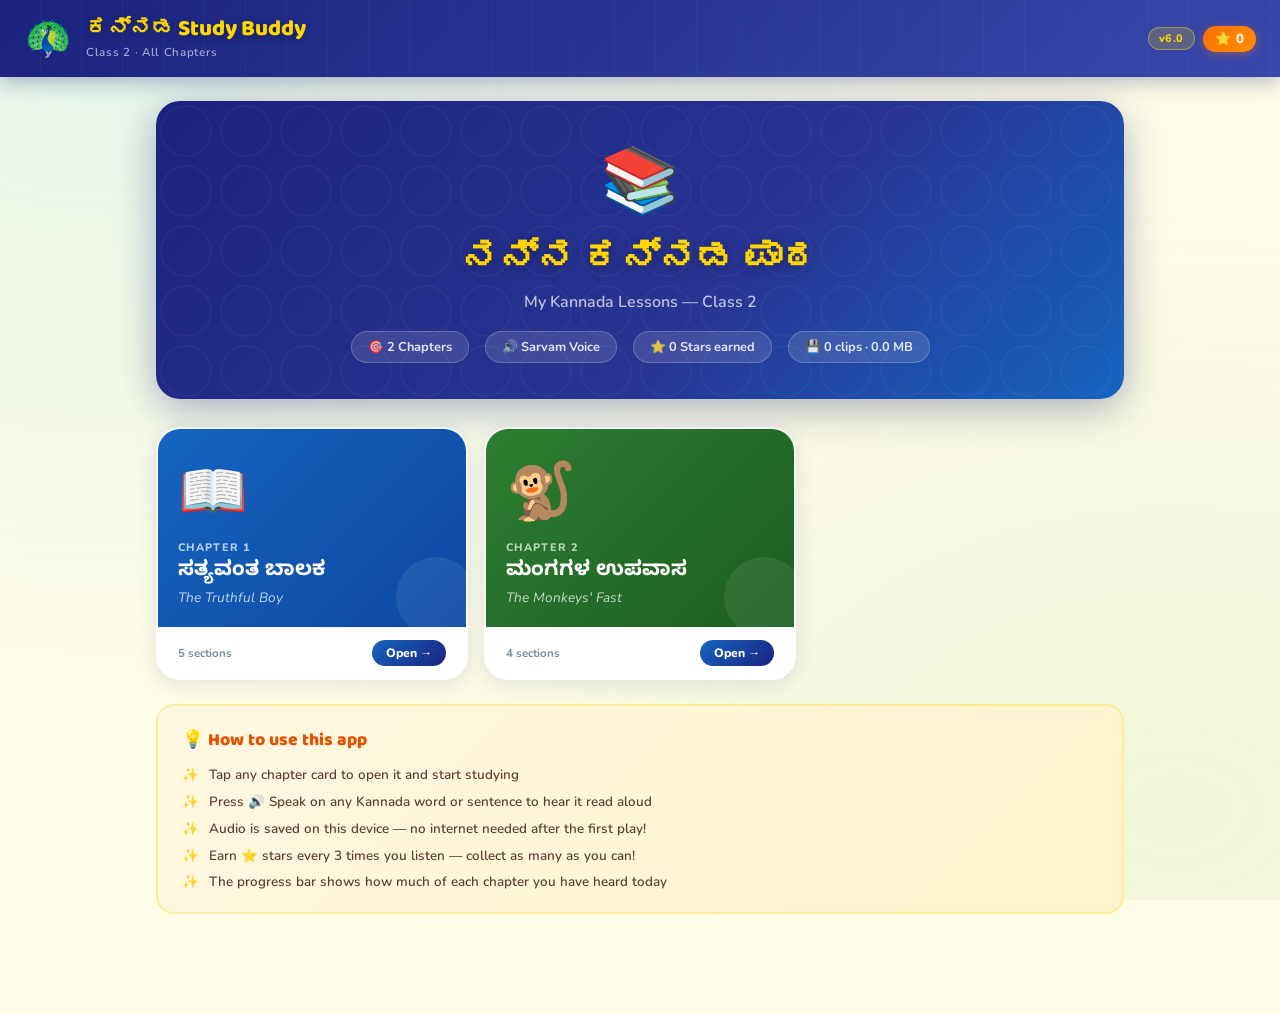
==== commit 3d964259: "Rename index 3.html to index.html" ====
--- a/index.html
+++ b/index.html
@@ -1,692 +1,176 @@
 <!DOCTYPE html>
 <html lang="en">
-<!--
-  ╔══════════════════════════════════════════════════════════╗
-  ║  ಕನ್ನಡ Study Buddy  —  Class 2  —  v5.0               ║
-  ║  Kids-friendly redesign with Sarvam TTS                  ║
-  ║  Proxy: sarvam-kn-proxy.achallakiran.workers.dev         ║
-  ║                                                          ║
-  ║  TO ADD CHAPTERS: find  ══ ADD CHAPTERS BELOW            ║
-  ╚══════════════════════════════════════════════════════════╝
--->
 <head>
 <meta charset="UTF-8">
 <meta name="viewport" content="width=device-width, initial-scale=1.0">
-<title>ಕನ್ನಡ Study Buddy 🌟 Class 2 · v5</title>
-<link href="https://fonts.googleapis.com/css2?family=Noto+Sans+Kannada:wght@400;600;700&family=Baloo+2:wght@400;600;700;800&family=Nunito:wght@400;600;700;800&display=swap" rel="stylesheet">
+<title>ಕನ್ನಡ Study Buddy 🌟 Class 2</title>
+<link rel="stylesheet" href="shared.css">
 <style>
-/* ══════════════════════════════════════
-   TOKENS — bright, warm, joyful palette
-══════════════════════════════════════ */
-:root {
-  --sky:       #4FC3F7;
-  --sun:       #FFD600;
-  --grass:     #66BB6A;
-  --coral:     #FF7043;
-  --lavender:  #BA68C8;
-  --mint:      #26C6DA;
-  --peach:     #FFAB76;
-  --cream:     #FFFDE7;
-  --white:     #FFFFFF;
-  --ink:       #1A237E;
-  --ink-soft:  #37474F;
-  --shadow:    rgba(26,35,126,0.12);
-  --radius-xl: 24px;
-  --radius-lg: 18px;
-  --radius-md: 12px;
-}
-
-*, *::before, *::after { margin:0; padding:0; box-sizing:border-box; }
-
-body {
-  font-family: 'Nunito', sans-serif;
-  background: var(--cream);
-  color: var(--ink);
-  min-height: 100vh;
-  overflow-x: hidden;
-}
-
-/* ══════════════════════════════════════
-   ANIMATED SKY BACKGROUND
-══════════════════════════════════════ */
-body::before {
-  content: '';
-  position: fixed;
-  inset: 0;
-  background:
-    radial-gradient(ellipse at 20% 10%, rgba(79,195,247,.18) 0%, transparent 50%),
-    radial-gradient(ellipse at 80% 90%, rgba(102,187,106,.12) 0%, transparent 50%),
-    radial-gradient(ellipse at 50% 50%, rgba(255,214,0,.07) 0%, transparent 70%);
-  pointer-events: none;
-  z-index: 0;
-}
-
-/* floating stars background */
-.stars-bg {
-  position: fixed;
-  inset: 0;
-  pointer-events: none;
-  z-index: 0;
-  overflow: hidden;
-}
-.star-float {
-  position: absolute;
-  font-size: 1.2rem;
-  opacity: 0.12;
-  animation: floatStar linear infinite;
-}
-@keyframes floatStar {
-  from { transform: translateY(100vh) rotate(0deg); opacity: 0; }
-  10%  { opacity: 0.12; }
-  90%  { opacity: 0.12; }
-  to   { transform: translateY(-10vh) rotate(360deg); opacity: 0; }
-}
-
-/* ══════════════════════════════════════
-   HEADER
-══════════════════════════════════════ */
-.app-header {
-  position: sticky;
-  top: 0;
-  z-index: 100;
-  background: linear-gradient(135deg, #1A237E 0%, #283593 50%, #3949AB 100%);
-  padding: 12px 24px;
-  display: flex;
-  align-items: center;
-  gap: 14px;
-  box-shadow: 0 4px 20px rgba(26,35,126,.35);
-}
-.hdr-mascot {
-  font-size: 2.4rem;
-  animation: bounce 2s ease-in-out infinite;
-  flex-shrink: 0;
-}
-@keyframes bounce {
-  0%,100% { transform: translateY(0); }
-  50%      { transform: translateY(-5px); }
-}
-.hdr-text { flex: 1; min-width: 0; }
-.hdr-title {
-  font-family: 'Baloo 2', cursive;
-  font-size: clamp(1rem, 3vw, 1.4rem);
-  font-weight: 800;
-  color: var(--sun);
-  line-height: 1.1;
-  text-shadow: 0 2px 8px rgba(0,0,0,.3);
-}
-.hdr-sub {
-  font-size: .72rem;
-  color: rgba(255,255,255,.65);
-  font-weight: 600;
-  letter-spacing: .06em;
-  margin-top: 1px;
-}
-.hdr-right { display: flex; align-items: center; gap: 8px; flex-shrink: 0; }
-.version-badge {
-  background: rgba(255,214,0,.2);
-  border: 1.5px solid rgba(255,214,0,.4);
-  border-radius: 20px;
-  padding: 3px 10px;
-  font-size: .68rem;
-  font-weight: 800;
-  color: var(--sun);
-  letter-spacing: .05em;
-}
-
-/* ══════════════════════════════════════
-   STARS COUNTER  (reward system)
-══════════════════════════════════════ */
-.star-counter {
-  background: linear-gradient(135deg, #FF6F00, #FF8F00);
-  border-radius: 20px;
-  padding: 4px 12px;
-  display: flex;
-  align-items: center;
-  gap: 5px;
-  font-size: .82rem;
-  font-weight: 800;
-  color: white;
-  box-shadow: 0 2px 8px rgba(255,111,0,.4);
-  cursor: pointer;
-  transition: transform .2s;
-}
-.star-counter:hover { transform: scale(1.05); }
-.star-counter .star { font-size: 1rem; }
-
-/* ══════════════════════════════════════
-   SETTINGS BAR
-══════════════════════════════════════ */
-.settings-bar {
-  background: white;
-  border-bottom: 2px solid rgba(79,195,247,.2);
-  padding: 8px 24px;
-  display: flex;
-  align-items: center;
-  gap: 12px;
-  flex-wrap: wrap;
-  box-shadow: 0 2px 10px var(--shadow);
-  position: relative;
-  z-index: 10;
-}
-.sbar-label {
-  font-size: .7rem;
-  font-weight: 800;
-  text-transform: uppercase;
-  letter-spacing: .08em;
-  color: var(--ink-soft);
-  white-space: nowrap;
-}
-.sbar-group { display: flex; align-items: center; gap: 6px; }
-.sbar-group label { font-size: .72rem; font-weight: 700; color: var(--ink-soft); white-space: nowrap; }
-.sbar-select {
-  font-family: 'Nunito', sans-serif;
-  font-size: .76rem;
-  font-weight: 700;
-  border: 2px solid rgba(79,195,247,.4);
-  border-radius: 10px;
-  padding: 4px 8px;
-  color: var(--ink);
-  background: #F0F9FF;
-  outline: none;
-  cursor: pointer;
-  transition: border-color .2s;
-}
-.sbar-select:focus { border-color: var(--sky); }
-
-/* model cost badge */
-.cost-badge {
-  font-size: .65rem;
-  font-weight: 800;
-  border-radius: 8px;
-  padding: 2px 7px;
-  white-space: nowrap;
-}
-.cost-v3 { background: #E8F5E9; color: #2E7D32; border: 1px solid #A5D6A7; }
-.cost-v2 { background: #FFF8E1; color: #F57F17; border: 1px solid #FFE082; }
-
-.sbar-range { width: 72px; accent-color: var(--sky); }
-.sbar-val   { font-size: .72rem; font-weight: 800; color: var(--sky); min-width: 28px; }
-.stop-btn {
-  background: linear-gradient(135deg, #EF5350, #E53935);
-  border: none; border-radius: 10px;
-  padding: 5px 12px; font-size: .74rem; font-weight: 800;
-  color: white; cursor: pointer; font-family: 'Nunito', sans-serif;
-  box-shadow: 0 2px 8px rgba(239,83,80,.35);
-  transition: all .2s; white-space: nowrap;
-}
-.stop-btn:hover { transform: scale(1.05); }
-#cacheInfo { font-size: .68rem; color: #9E9E9E; font-weight: 700; }
-.clear-btn  { font-size: .68rem; color: var(--coral); background: none; border: none; cursor: pointer; font-weight: 800; }
-
-/* ══════════════════════════════════════
-   CONTAINER
-══════════════════════════════════════ */
-.container {
-  max-width: 1000px;
-  margin: 0 auto;
-  padding: 24px 16px 80px;
-  position: relative;
-  z-index: 1;
-}
-
-/* ══════════════════════════════════════
-   CHAPTER TABS  — big colourful pills
-══════════════════════════════════════ */
-.chapter-nav {
-  display: flex;
-  gap: 10px;
-  flex-wrap: wrap;
-  margin-bottom: 22px;
-  align-items: center;
-}
-.ch-nav-label {
-  font-size: .7rem; font-weight: 800; text-transform: uppercase;
-  letter-spacing: .1em; color: var(--ink-soft); margin-right: 2px;
-}
-.ch-tab {
-  background: white;
-  border: 3px solid #E3E8FF;
-  border-radius: 50px;
-  padding: 8px 20px;
-  font-size: .84rem;
-  font-weight: 800;
-  color: var(--ink);
-  cursor: pointer;
-  font-family: 'Baloo 2', cursive;
-  transition: all .2s;
-  box-shadow: 0 3px 10px var(--shadow);
-}
-.ch-tab:hover { border-color: var(--sky); color: #1565C0; transform: translateY(-2px); }
-.ch-tab.active {
-  background: linear-gradient(135deg, #1565C0, #1A237E);
-  border-color: #1A237E;
-  color: white;
-  box-shadow: 0 5px 18px rgba(26,35,126,.35);
-  transform: translateY(-2px);
-}
-.add-ch-btn {
-  background: white; border: 3px dashed #C5CAE9; border-radius: 50px;
-  padding: 8px 16px; font-size: .8rem; font-weight: 800; color: #9FA8DA;
-  cursor: pointer; font-family: 'Nunito', sans-serif; transition: all .2s;
-}
-.add-ch-btn:hover { border-color: var(--sky); color: var(--sky); }
-
-/* ══════════════════════════════════════
-   CHAPTER HERO CARD
-══════════════════════════════════════ */
-.ch-hero {
-  background: linear-gradient(135deg, #1565C0 0%, #1A237E 60%, #0D1757 100%);
-  border-radius: var(--radius-xl);
-  padding: 28px 32px;
-  margin-bottom: 20px;
-  position: relative;
-  overflow: hidden;
-  box-shadow: 0 8px 32px rgba(26,35,126,.3);
-}
-.ch-hero::before {
-  content: '';
-  position: absolute; inset: 0;
-  background: url("data:image/svg+xml,%3Csvg width='80' height='80' viewBox='0 0 80 80' xmlns='http://www.w3.org/2000/svg'%3E%3Ccircle cx='40' cy='40' r='35' fill='none' stroke='rgba(255,255,255,0.04)' stroke-width='2'/%3E%3Ccircle cx='40' cy='40' r='20' fill='none' stroke='rgba(255,255,255,0.04)' stroke-width='2'/%3E%3C/svg%3E") repeat;
-  pointer-events: none;
-}
-.ch-hero-emoji {
-  font-size: 4.5rem;
-  position: absolute; right: 24px; bottom: 12px;
-  opacity: .15; pointer-events: none;
-  animation: heroFloat 3s ease-in-out infinite;
-}
-@keyframes heroFloat { 0%,100%{transform:translateY(0)} 50%{transform:translateY(-8px)} }
-.ch-num  { font-size: .7rem; text-transform: uppercase; letter-spacing: .15em; color: rgba(255,214,0,.6); margin-bottom: 6px; font-weight: 800; }
-.ch-kn   { font-family: 'Noto Sans Kannada', sans-serif; font-size: clamp(1.4rem,4vw,2rem); font-weight: 700; color: var(--sun); line-height: 1.3; }
-.ch-en   { font-size: 1rem; color: rgba(255,255,255,.7); font-style: italic; margin-top: 4px; font-family: 'Nunito', sans-serif; }
-.ch-progress {
-  margin-top: 14px;
-  display: flex;
-  align-items: center;
-  gap: 10px;
-}
-.ch-progress-bar {
-  flex: 1;
-  height: 8px;
-  background: rgba(255,255,255,.15);
-  border-radius: 8px;
-  overflow: hidden;
-}
-.ch-progress-fill {
-  height: 100%;
-  background: linear-gradient(90deg, var(--sun), var(--peach));
-  border-radius: 8px;
-  transition: width .6s ease;
-}
-.ch-progress-label { font-size: .72rem; color: rgba(255,255,255,.6); font-weight: 700; white-space: nowrap; }
-
-/* ══════════════════════════════════════
-   SECTION CARDS
-══════════════════════════════════════ */
-.sec-card {
-  background: white;
-  border-radius: var(--radius-xl);
-  margin-bottom: 16px;
-  box-shadow: 0 4px 20px var(--shadow);
-  overflow: hidden;
-  animation: popIn .4s cubic-bezier(.34,1.56,.64,1) both;
-  border: 2px solid transparent;
-  transition: border-color .2s;
-}
-.sec-card:hover { border-color: rgba(79,195,247,.3); }
-@keyframes popIn {
-  from { opacity:0; transform:scale(.95) translateY(12px); }
-  to   { opacity:1; transform:scale(1)  translateY(0); }
-}
-.sec-hdr {
-  display: flex;
-  align-items: center;
-  gap: 14px;
-  padding: 15px 20px;
-  cursor: pointer;
-  user-select: none;
-  transition: background .18s;
-  border-bottom: 2px solid transparent;
-}
-.sec-hdr:hover   { background: #F8FBFF; }
-.sec-hdr.open    { border-bottom-color: #EEF5FF; }
-.sec-icon-wrap {
-  width: 44px; height: 44px;
-  border-radius: 14px;
-  display: flex; align-items: center; justify-content: center;
-  font-size: 1.3rem; flex-shrink: 0;
-  box-shadow: 0 3px 10px var(--shadow);
-}
-.ic-vocab  { background: linear-gradient(135deg, #FFD54F, #FF8F00); }
-.ic-short  { background: linear-gradient(135deg, #81C784, #2E7D32); }
-.ic-detail { background: linear-gradient(135deg, #64B5F6, #1565C0); }
-.ic-fill   { background: linear-gradient(135deg, #CE93D8, #7B1FA2); }
-.ic-form   { background: linear-gradient(135deg, #FF8A65, #BF360C); }
-
-.sec-titles   { flex: 1; }
-.sec-title-kn { font-family: 'Noto Sans Kannada', sans-serif; font-size: .95rem; font-weight: 700; color: var(--ink); }
-.sec-title-en { font-size: .72rem; color: #78909C; font-weight: 700; margin-top: 1px; }
-.sec-count    {
-  background: #EEF5FF; color: #1565C0;
-  border-radius: 12px; padding: 3px 10px;
-  font-size: .7rem; font-weight: 800;
-}
-.sec-chevron  { font-size: .8rem; color: #B0BEC5; transition: transform .3s ease; }
-.sec-hdr.open .sec-chevron { transform: rotate(180deg); }
-.sec-body     { display: none; padding: 16px 20px 20px; }
-.sec-body.open { display: block; }
-
-/* ══════════════════════════════════════
-   SPEAK BUTTON  — big, fun, tactile
-══════════════════════════════════════ */
-.speak-btn {
-  display: inline-flex;
-  align-items: center;
-  gap: 5px;
-  background: linear-gradient(135deg, #E3F2FD, #BBDEFB);
-  border: 2.5px solid rgba(21,101,192,.25);
-  border-radius: 50px;
-  padding: 5px 13px;
-  font-size: .74rem;
-  font-weight: 800;
-  color: #1565C0;
-  cursor: pointer;
-  font-family: 'Nunito', sans-serif;
-  transition: all .18s;
-  white-space: nowrap;
-  flex-shrink: 0;
-  line-height: 1.4;
-  box-shadow: 0 2px 8px rgba(21,101,192,.15);
-}
-.speak-btn:hover {
-  background: linear-gradient(135deg, #BBDEFB, #90CAF9);
-  border-color: rgba(21,101,192,.5);
-  transform: scale(1.06);
-  box-shadow: 0 4px 14px rgba(21,101,192,.25);
-}
-.speak-btn:disabled { opacity: .45; cursor: not-allowed; transform: none; }
-
-.speak-btn.loading {
-  background: linear-gradient(135deg, #FFF8E1, #FFE082);
-  border-color: rgba(255,160,0,.4);
-  color: #E65100;
-  animation: loadpulse .8s ease-in-out infinite;
-}
-@keyframes loadpulse { 0%,100%{opacity:1} 50%{opacity:.55} }
-
-.speak-btn.playing {
-  background: linear-gradient(135deg, #E8F5E9, #A5D6A7);
-  border-color: rgba(46,125,50,.4);
-  color: #2E7D32;
-  animation: playglow 1s ease-in-out infinite;
-}
-@keyframes playglow {
-  0%,100%{ box-shadow:0 0 0 0 rgba(46,125,50,.4); }
-  50%    { box-shadow:0 0 0 6px rgba(46,125,50,0); }
-}
-.speak-btn.err {
-  background: linear-gradient(135deg, #FFEBEE, #FFCDD2);
-  border-color: rgba(198,40,40,.3);
-  color: #C62828;
-}
-
-/* card highlight when playing */
-.card-active {
-  outline: 3px solid var(--grass);
-  outline-offset: 2px;
-  border-radius: var(--radius-lg);
-}
-
-/* star burst on click */
-@keyframes starBurst {
-  0%   { transform: scale(0) rotate(-20deg); opacity: 1; }
-  60%  { transform: scale(1.4) rotate(10deg); opacity: 1; }
-  100% { transform: scale(1) rotate(0deg); opacity: 0; }
-}
-.star-burst {
-  position: fixed;
-  font-size: 2rem;
-  pointer-events: none;
-  z-index: 9999;
-  animation: starBurst .7s ease forwards;
-}
-
-/* ══════════════════════════════════════
-   VOCAB CARDS
-══════════════════════════════════════ */
-.vocab-grid { display: grid; grid-template-columns: repeat(auto-fill, minmax(270px, 1fr)); gap: 12px; }
-.vocab-card {
-  background: linear-gradient(135deg, #FFFDE7, #FFF9C4);
-  border-radius: var(--radius-lg);
-  padding: 14px 16px;
-  border-left: 5px solid var(--sun);
-  transition: transform .18s, box-shadow .18s;
-  box-shadow: 0 3px 12px rgba(255,214,0,.15);
-}
-.vocab-card:hover { transform: translateY(-3px); box-shadow: 0 6px 20px rgba(255,214,0,.25); }
-.vocab-top { display: flex; justify-content: space-between; align-items: flex-start; gap: 8px; margin-bottom: 8px; }
-.vocab-num { font-size: .62rem; color: #E65100; font-weight: 800; letter-spacing: .1em; text-transform: uppercase; background: #FFF3E0; border-radius: 6px; padding: 1px 6px; }
-.vocab-kn  { font-family: 'Noto Sans Kannada', sans-serif; font-size: 1.05rem; font-weight: 700; color: var(--ink); margin-bottom: 3px; }
-.vocab-tr  { font-size: .76rem; color: #546E7A; font-style: italic; margin-bottom: 5px; }
-.vocab-en  { font-size: .8rem; font-weight: 800; color: #2E7D32; background: #E8F5E9; display: inline-block; padding: 2px 10px; border-radius: 20px; }
-
-/* ══════════════════════════════════════
-   Q & A
-══════════════════════════════════════ */
-.qa-item { border-radius: var(--radius-lg); margin-bottom: 14px; overflow: hidden; border: 2px solid #EEF5FF; }
-.qa-item:last-child { margin-bottom: 0; }
-.qa-q-block { background: linear-gradient(135deg, #E3F2FD, #EEF5FF); padding: 13px 16px; }
-.qa-q-top   { display: flex; justify-content: space-between; align-items: flex-start; gap: 10px; margin-bottom: 5px; }
-.qa-q-label { font-size: .62rem; text-transform: uppercase; letter-spacing: .1em; color: #1565C0; font-weight: 800; background: #BBDEFB; border-radius: 6px; padding: 1px 7px; }
-.qa-kn      { font-family: 'Noto Sans Kannada', sans-serif; font-size: .98rem; font-weight: 700; color: var(--ink); line-height: 1.5; }
-.qa-tr      { font-size: .74rem; color: #546E7A; font-style: italic; margin-top: 3px; }
-.qa-en      { font-size: .8rem; color: #1565C0; font-weight: 700; margin-top: 3px; }
-.qa-a-block { background: white; padding: 13px 16px; }
-.qa-a-top   { display: flex; justify-content: space-between; align-items: flex-start; gap: 10px; margin-bottom: 5px; }
-.qa-a-label { font-size: .62rem; text-transform: uppercase; letter-spacing: .1em; color: #2E7D32; font-weight: 800; background: #E8F5E9; border-radius: 6px; padding: 1px 7px; }
-.qa-ans-kn  { font-family: 'Noto Sans Kannada', sans-serif; font-size: .95rem; color: var(--ink); line-height: 1.5; font-weight: 600; }
-.qa-ans-tr  { font-size: .74rem; color: #546E7A; font-style: italic; margin-top: 3px; }
-.qa-ans-en  { font-size: .78rem; color: #388E3C; margin-top: 3px; font-weight: 700; }
-
-/* ══════════════════════════════════════
-   FILL IN BLANKS
-══════════════════════════════════════ */
-.fill-list { list-style: none; }
-.fill-item { display: flex; gap: 13px; align-items: flex-start; padding: 12px 0; border-bottom: 2px dashed #EEF5FF; }
-.fill-item:last-child { border-bottom: none; }
-.fill-num  {
-  background: linear-gradient(135deg, var(--lavender), #7B1FA2);
-  color: white; border-radius: 50%;
-  width: 28px; height: 28px;
-  display: flex; align-items: center; justify-content: center;
-  font-size: .78rem; font-weight: 800; flex-shrink: 0; margin-top: 2px;
-  box-shadow: 0 2px 8px rgba(123,31,162,.3);
-}
-.fill-body { flex: 1; }
-.fill-top  { display: flex; justify-content: space-between; align-items: flex-start; gap: 10px; margin-bottom: 3px; }
-.fill-kn   { font-family: 'Noto Sans Kannada', sans-serif; font-size: .98rem; font-weight: 700; color: var(--ink); }
-.fill-kn u { text-underline-offset: 4px; text-decoration-color: var(--lavender); color: #7B1FA2; text-decoration-thickness: 2px; }
-.fill-tr   { font-size: .74rem; color: #546E7A; font-style: italic; margin-top: 2px; }
-.fill-en   { font-size: .78rem; color: #6A1B9A; font-weight: 700; margin-top: 2px; }
-
-/* ══════════════════════════════════════
-   WORD FORM
-══════════════════════════════════════ */
-.wf-grid { display: grid; grid-template-columns: repeat(auto-fill, minmax(190px, 1fr)); gap: 12px; }
-.wf-card {
-  background: linear-gradient(135deg, #FBE9E7, #FFCCBC);
-  border-radius: var(--radius-lg);
-  padding: 14px 15px;
-  text-align: center;
-  border: 2px solid rgba(255,112,67,.2);
-  transition: all .2s;
-  position: relative;
-  box-shadow: 0 3px 12px rgba(255,112,67,.12);
-}
-.wf-card:hover { transform: translateY(-3px) rotate(-1deg); box-shadow: 0 6px 20px rgba(255,112,67,.22); border-color: rgba(255,112,67,.5); }
-.wf-speak { position: absolute; top: 8px; right: 8px; }
-.wf-word  { font-family: 'Noto Sans Kannada', sans-serif; font-size: 1.15rem; font-weight: 700; color: var(--ink); margin: 8px 0 3px; }
-.wf-hl    { color: var(--coral); font-weight: 800; background: rgba(255,112,67,.15); border-radius: 4px; padding: 0 2px; }
-.wf-tr    { font-size: .74rem; color: #546E7A; font-style: italic; margin-bottom: 6px; }
-.wf-mean  { font-size: .78rem; font-weight: 800; color: #BF360C; background: rgba(255,112,67,.12); border-radius: 20px; padding: 2px 10px; display: inline-block; }
-
-/* ══════════════════════════════════════
-   CELEBRATION OVERLAY
-══════════════════════════════════════ */
-.celebration {
-  position: fixed;
-  inset: 0;
-  display: flex;
-  flex-direction: column;
-  align-items: center;
-  justify-content: center;
-  background: rgba(26,35,126,.85);
-  z-index: 9999;
-  opacity: 0;
-  pointer-events: none;
-  transition: opacity .3s;
-}
-.celebration.show { opacity: 1; pointer-events: all; }
-.celebration-content {
-  background: white;
-  border-radius: 28px;
-  padding: 36px 48px;
-  text-align: center;
-  box-shadow: 0 20px 60px rgba(0,0,0,.3);
-  animation: celebPop .5s cubic-bezier(.34,1.56,.64,1);
-}
-@keyframes celebPop {
-  from { transform: scale(.5) rotate(-5deg); }
-  to   { transform: scale(1) rotate(0deg); }
-}
-.celeb-emoji  { font-size: 4rem; display: block; margin-bottom: 12px; }
-.celeb-title  { font-family: 'Baloo 2', cursive; font-size: 1.8rem; font-weight: 800; color: var(--ink); }
-.celeb-sub    { font-size: 1rem; color: #546E7A; margin: 8px 0 20px; font-weight: 700; }
-.celeb-stars  { font-size: 2rem; letter-spacing: 4px; margin-bottom: 20px; }
-.celeb-btn {
-  background: linear-gradient(135deg, var(--sun), var(--peach));
-  border: none; border-radius: 50px;
-  padding: 12px 32px; font-size: 1rem; font-weight: 800;
-  color: var(--ink); cursor: pointer; font-family: 'Nunito', sans-serif;
-  box-shadow: 0 4px 16px rgba(255,214,0,.4);
-  transition: transform .2s;
-}
-.celeb-btn:hover { transform: scale(1.05); }
-
-/* ══════════════════════════════════════
-   RESPONSIVE
-══════════════════════════════════════ */
-@media(max-width:600px){
-  .app-header   { padding:10px 14px; }
-  .settings-bar { padding:8px 14px; }
-  .container    { padding:16px 10px 60px; }
-  .vocab-grid, .wf-grid { grid-template-columns: 1fr; }
-  .ch-kn        { font-size:1.3rem; }
-  .version-badge { display:none; }
-}
+.home-hero {
+  background:linear-gradient(135deg,#1A237E 0%,#283593 60%,#1565C0 100%);
+  border-radius:var(--radius-xl); padding:36px 32px; margin-bottom:28px;
+  text-align:center; position:relative; overflow:hidden;
+  box-shadow:0 10px 40px rgba(26,35,126,.35);
+}
+.home-hero::before { content:''; position:absolute; inset:0; background:url("data:image/svg+xml,%3Csvg width='60' height='60' viewBox='0 0 60 60' xmlns='http://www.w3.org/2000/svg'%3E%3Ccircle cx='30' cy='30' r='25' fill='none' stroke='rgba(255,255,255,0.04)' stroke-width='1.5'/%3E%3C/svg%3E") repeat; pointer-events:none; }
+.home-mascot { font-size:4rem; display:block; margin-bottom:12px; animation:bounce 2s ease-in-out infinite; }
+.home-title { font-family:'Baloo 2',cursive; font-size:clamp(1.6rem,5vw,2.4rem); font-weight:800; color:var(--sun); text-shadow:0 3px 12px rgba(0,0,0,.3); line-height:1.2; }
+.home-sub   { font-size:1rem; color:rgba(255,255,255,.7); margin-top:8px; font-weight:600; }
+.home-stats { display:flex; gap:16px; justify-content:center; margin-top:18px; flex-wrap:wrap; }
+.stat-pill  { background:rgba(255,255,255,.12); border:1px solid rgba(255,255,255,.2); border-radius:20px; padding:6px 16px; font-size:.8rem; font-weight:700; color:rgba(255,255,255,.85); }
+
+.chapters-grid { display:grid; grid-template-columns:repeat(auto-fill,minmax(280px,1fr)); gap:16px; margin-bottom:24px; }
+
+.chapter-card {
+  background:white; border-radius:var(--radius-xl);
+  overflow:hidden; box-shadow:0 4px 20px var(--shadow);
+  border:2px solid transparent; transition:all .25s;
+  text-decoration:none; display:block; cursor:pointer;
+}
+.chapter-card:hover { transform:translateY(-4px); box-shadow:0 10px 30px rgba(26,35,126,.18); border-color:rgba(79,195,247,.4); }
+.chapter-card-banner {
+  padding:24px 20px 20px;
+  position:relative; overflow:hidden;
+}
+.chapter-card-emoji { font-size:3.5rem; display:block; margin-bottom:10px; position:relative; z-index:1; }
+.chapter-card-num  { font-size:.68rem; font-weight:800; text-transform:uppercase; letter-spacing:.12em; opacity:.7; margin-bottom:4px; position:relative; z-index:1; }
+.chapter-card-title-kn { font-family:'Noto Sans Kannada',sans-serif; font-size:1.3rem; font-weight:700; line-height:1.3; position:relative; z-index:1; }
+.chapter-card-title-en { font-size:.85rem; opacity:.75; font-style:italic; margin-top:2px; position:relative; z-index:1; }
+.chapter-card-banner::after { content:''; position:absolute; right:-10px; bottom:-10px; width:80px; height:80px; border-radius:50%; opacity:.08; background:white; }
+
+.chapter-card-footer { padding:12px 20px; display:flex; align-items:center; justify-content:space-between; border-top:1px solid #F5F5F5; }
+.chapter-sections-count { font-size:.72rem; font-weight:700; color:#78909C; }
+.chapter-open-btn { background:linear-gradient(135deg,#1565C0,#1A237E); color:white; border:none; border-radius:20px; padding:5px 14px; font-size:.76rem; font-weight:800; cursor:pointer; font-family:'Nunito',sans-serif; transition:transform .2s; }
+.chapter-open-btn:hover { transform:scale(1.05); }
+
+/* chapter colours */
+.ch-color-1 { background:linear-gradient(135deg,#1565C0,#0D47A1); color:white; }
+.ch-color-2 { background:linear-gradient(135deg,#2E7D32,#1B5E20); color:white; }
+.ch-color-3 { background:linear-gradient(135deg,#6A1B9A,#4A148C); color:white; }
+.ch-color-4 { background:linear-gradient(135deg,#BF360C,#870000); color:white; }
+.ch-color-5 { background:linear-gradient(135deg,#00695C,#004D40); color:white; }
+
+.tips-card {
+  background:linear-gradient(135deg,#FFF8E1,#FFF3CD);
+  border-radius:var(--radius-lg); padding:20px 24px;
+  border:2px solid rgba(255,214,0,.3); margin-bottom:20px;
+}
+.tips-title { font-family:'Baloo 2',cursive; font-size:1.1rem; font-weight:800; color:#E65100; margin-bottom:12px; }
+.tips-list  { list-style:none; display:flex; flex-direction:column; gap:8px; }
+.tips-list li { display:flex; gap:10px; font-size:.84rem; color:#5D4037; font-weight:600; line-height:1.4; }
+.tips-list li::before { content:'✨'; flex-shrink:0; }
 </style>
 </head>
 <body>
 
-<!-- floating stars decoration -->
 <div class="stars-bg" id="starsBg"></div>
-
-<!-- celebration overlay -->
 <div class="celebration" id="celebration">
   <div class="celebration-content">
     <span class="celeb-emoji" id="celebEmoji">🌟</span>
-    <div class="celeb-title" id="celebTitle">Well done!</div>
-    <div class="celeb-sub"  id="celebSub">You listened carefully!</div>
+    <div class="celeb-title" id="celebTitle">Superstar!</div>
+    <div class="celeb-sub"   id="celebSub">You are learning so well!</div>
     <div class="celeb-stars" id="celebStars">⭐⭐⭐</div>
     <button class="celeb-btn" onclick="closeCelebration()">Keep Learning! 🚀</button>
   </div>
 </div>
 
-<!-- ══════════════════════════
-     HEADER
-══════════════════════════ -->
 <header class="app-header">
   <div class="hdr-mascot">🦚</div>
   <div class="hdr-text">
     <div class="hdr-title">ಕನ್ನಡ Study Buddy</div>
-    <div class="hdr-sub">Class 2 · Exam Revision · Sarvam Voice</div>
+    <div class="hdr-sub">Class 2 · All Chapters</div>
   </div>
   <div class="hdr-right">
-    <div class="version-badge">v5.0</div>
+    <div class="version-badge">v6.0</div>
     <div class="star-counter" onclick="showStarCelebration()" title="Your stars!">
-      <span class="star">⭐</span>
-      <span id="starCount">0</span>
+      <span>⭐</span><span id="starCount">0</span>
     </div>
   </div>
 </header>
 
-<!-- ══════════════════════════
-     SETTINGS BAR
-══════════════════════════ -->
-<div class="settings-bar">
-  <span class="sbar-label">🎙 Voice:</span>
-
-  <div class="sbar-group">
-    <label>Speaker:</label>
-    <select class="sbar-select" id="speakerSel">
-      <option value="kavya"   selected>Kavya ⭐</option>
-      <option value="priya">Priya</option>
-      <option value="neha">Neha</option>
-      <option value="ritu">Ritu</option>
-      <option value="pooja">Pooja</option>
-      <option value="kavitha">Kavitha</option>
-      <option value="shruti">Shruti</option>
-      <option value="suhani">Suhani</option>
-    </select>
-  </div>
-
-  <div class="sbar-group">
-    <label>Model:</label>
-    <select class="sbar-select" id="modelSel" onchange="updateCostBadge()">
-      <option value="bulbul:v3" selected>Bulbul v3 (Best)</option>
-      <option value="bulbul:v2">Bulbul v2 (Save 50%)</option>
-    </select>
-    <span class="cost-badge cost-v3" id="costBadge">₹30/10K chars</span>
-  </div>
-
-  <div class="sbar-group">
-    <label>Pace:</label>
-    <input type="range" class="sbar-range" id="paceRange"
-           min="0.5" max="1.4" step="0.05" value="0.75"
-           oninput="document.getElementById('paceVal').textContent=
-                    parseFloat(this.value).toFixed(2)+'×'">
-    <span class="sbar-val" id="paceVal">0.75×</span>
-  </div>
-
-  <div class="sbar-group">
-    <span id="cacheInfo" title="Clips stored permanently on this device">0 saved</span>
-    <button class="clear-btn" onclick="clearCache()" title="Delete all stored audio from this device">🗑 clear all</button>
-  </div>
-
-  <button class="stop-btn" onclick="stopAudio()">⏹ Stop</button>
+<div class="container">
+
+  <!-- Hero -->
+  <div class="home-hero">
+    <span class="home-mascot">📚</span>
+    <div class="home-title">ನನ್ನ ಕನ್ನಡ ಪಾಠ</div>
+    <div class="home-sub">My Kannada Lessons — Class 2</div>
+    <div class="home-stats">
+      <span class="stat-pill">🎯 2 Chapters</span>
+      <span class="stat-pill">🔊 Sarvam Voice</span>
+      <span class="stat-pill" id="homeStarStat">⭐ 0 Stars earned</span>
+      <span class="stat-pill" id="homeStorageStat">💾 Loading…</span>
+    </div>
+  </div>
+
+  <!-- Chapters Grid -->
+  <div class="chapters-grid" id="chaptersGrid"></div>
+
+  <!-- Tips -->
+  <div class="tips-card">
+    <div class="tips-title">💡 How to use this app</div>
+    <ul class="tips-list">
+      <li>Tap any chapter card to open it and start studying</li>
+      <li>Press 🔊 Speak on any Kannada word or sentence to hear it read aloud</li>
+      <li>Audio is saved on this device — no internet needed after the first play!</li>
+      <li>Earn ⭐ stars every 3 times you listen — collect as many as you can!</li>
+      <li>The progress bar shows how much of each chapter you have heard today</li>
+    </ul>
+  </div>
+
 </div>
 
-<!-- ══════════════════════════
-     MAIN
-══════════════════════════ -->
-<div class="container">
-  <div class="chapter-nav">
-    <span class="ch-nav-label">📖 Chapters:</span>
-    <div id="chapterTabs"></div>
-    <button class="add-ch-btn" onclick="showAddHint()">＋ Add Chapter</button>
-  </div>
-  <div id="chapterContent"></div>
-</div>
-
+<script src="shared.js"></script>
 <script>
-/* ══════════════════════════════════════════════
-   CONFIG
-══════════════════════════════════════════════ */
-const PROXY_URL = 'https://sarvam-kn-proxy.achallakiran.workers.dev';
-
-/* ══════════════════════════════════════════════
-   FLOATING STARS BACKGROUND
-══════════════════════════════════════════════ */
+const CHAPTER_INDEX = [
+  {
+    id: 'ch1',
+    number: 'Chapter 1',
+    emoji: '📖',
+    titleKn: 'ಸತ್ಯವಂತ ಬಾಲಕ',
+    titleEn: 'The Truthful Boy',
+    color: 'ch-color-1',
+    sections: 5,
+    file: 'chapter1.html',
+  },
+  {
+    id: 'ch2',
+    number: 'Chapter 2',
+    emoji: '🐒',
+    titleKn: 'ಮಂಗಗಳ ಉಪವಾಸ',
+    titleEn: "The Monkeys' Fast",
+    color: 'ch-color-2',
+    sections: 4,
+    file: 'chapter2.html',
+  },
+  /* ADD MORE CHAPTERS HERE:
+  {
+    id: 'ch3', number: 'Chapter 3', emoji: '🌸',
+    titleKn: '…', titleEn: '…',
+    color: 'ch-color-3', sections: 5, file: 'chapter3.html',
+  },
+  */
+];
+
+function renderChapters() {
+  const grid = document.getElementById('chaptersGrid');
+  grid.innerHTML = CHAPTER_INDEX.map(ch => `
+    <a class="chapter-card" href="${ch.file}">
+      <div class="chapter-card-banner ${ch.color}">
+        <span class="chapter-card-emoji">${ch.emoji}</span>
+        <div class="chapter-card-num">${ch.number}</div>
+        <div class="chapter-card-title-kn">${ch.titleKn}</div>
+        <div class="chapter-card-title-en">${ch.titleEn}</div>
+      </div>
+      <div class="chapter-card-footer">
+        <span class="chapter-sections-count">${ch.sections} sections</span>
+        <button class="chapter-open-btn">Open →</button>
+      </div>
+    </a>
+  `).join('');
+}
+
+// Floating stars
 (function() {
   const bg = document.getElementById('starsBg');
   const emojis = ['⭐','🌟','✨','💫','🌸','🎯','🏆'];
@@ -694,7 +178,7 @@
     const s = document.createElement('div');
     s.className = 'star-float';
     s.textContent = emojis[Math.floor(Math.random() * emojis.length)];
-    s.style.left   = Math.random() * 100 + 'vw';
+    s.style.left  = Math.random() * 100 + 'vw';
     s.style.animationDuration = (12 + Math.random() * 20) + 's';
     s.style.animationDelay   = (-Math.random() * 20) + 's';
     s.style.fontSize = (.8 + Math.random() * .8) + 'rem';
@@ -702,685 +186,19 @@
   }
 })();
 
-/* ══════════════════════════════════════════════
-   STAR REWARD SYSTEM
-══════════════════════════════════════════════ */
-let starCount = parseInt(localStorage.getItem('kn_stars') || '0');
-let playsToday = parseInt(sessionStorage.getItem('kn_plays') || '0');
-
-function updateStarDisplay() {
-  document.getElementById('starCount').textContent = starCount;
-}
-updateStarDisplay();
-
-function awardStar(x, y) {
-  // Burst animation at click point
-  const burst = document.createElement('div');
-  burst.className = 'star-burst';
-  burst.textContent = '⭐';
-  burst.style.left = (x - 16) + 'px';
-  burst.style.top  = (y - 16) + 'px';
-  document.body.appendChild(burst);
-  setTimeout(() => burst.remove(), 700);
-
-  // Award star every 3 plays
-  playsToday++;
-  sessionStorage.setItem('kn_plays', playsToday);
-  if (playsToday % 3 === 0) {
-    starCount++;
-    localStorage.setItem('kn_stars', starCount);
-    updateStarDisplay();
-    if (playsToday % 9 === 0) showStarCelebration();
-  }
-}
-
-function showStarCelebration() {
-  const messages = [
-    { emoji:'🌟', title:'Superstar!', sub:'You are learning so well!' },
-    { emoji:'🏆', title:'Champion!',  sub:'Your Kannada is getting better!' },
-    { emoji:'🎉', title:'Wonderful!', sub:'Keep it up, champ!' },
-    { emoji:'🦚', title:'Excellent!', sub:'The peacock is proud of you!' },
-    { emoji:'🚀', title:'Blast off!', sub:'You are a reading rocket!' },
-  ];
-  const m = messages[Math.floor(Math.random() * messages.length)];
-  document.getElementById('celebEmoji').textContent = m.emoji;
-  document.getElementById('celebTitle').textContent = m.title;
-  document.getElementById('celebSub').textContent   = m.sub;
-  const stars = '⭐'.repeat(Math.min(starCount, 5)) || '⭐';
-  document.getElementById('celebStars').textContent = stars + '  ' + starCount + ' total!';
-  document.getElementById('celebration').classList.add('show');
-}
-function closeCelebration() {
-  document.getElementById('celebration').classList.remove('show');
-}
-
-/* ══════════════════════════════════════════════
-   MODEL COST BADGE
-══════════════════════════════════════════════ */
-function updateCostBadge() {
-  const model = document.getElementById('modelSel').value;
-  const badge = document.getElementById('costBadge');
-  if (model === 'bulbul:v3') {
-    badge.textContent = '₹30/10K chars';
-    badge.className = 'cost-badge cost-v3';
-  } else {
-    badge.textContent = '₹15/10K chars';
-    badge.className = 'cost-badge cost-v2';
-  }
-  // Clear in-memory cache only — IDB clips for this model are still valid
-  Object.keys(memCache).forEach(k => delete memCache[k]);
-}
-
-/* ══════════════════════════════════════════════════════════════════
-   INDEXEDDB PERSISTENT AUDIO CACHE
-   ─────────────────────────────────────────────────────────────────
-   How it works:
-   1. User taps 🔊 → check IndexedDB first (instant, free)
-   2. Found  → play immediately, no API call, works offline
-   3. Missing → call Sarvam API → play → save to IndexedDB forever
-   4. Cache key = model + "|" + text  (so v2 and v3 cached separately)
-   5. Storage: ~50-200MB available depending on device/browser
-   6. Survives: tab close, browser restart, phone sleep
-   ══════════════════════════════════════════════════════════════════ */
-
-const DB_NAME    = 'KannadaStudyBuddy';
-const DB_VERSION = 1;
-const STORE_NAME = 'audioCache';
-
-// In-memory map for this session (avoids repeated IDB reads)
-const memCache = {};
-
-// IndexedDB handle — opened once at boot
-let db = null;
-
-function openDB() {
-  return new Promise((resolve, reject) => {
-    const req = indexedDB.open(DB_NAME, DB_VERSION);
-    req.onupgradeneeded = e => {
-      const d = e.target.result;
-      if (!d.objectStoreNames.contains(STORE_NAME)) {
-        // keyPath = the cache key; we also store metadata
-        d.createObjectStore(STORE_NAME, { keyPath: 'cacheKey' });
-      }
-    };
-    req.onsuccess = e => resolve(e.target.result);
-    req.onerror   = e => reject(e.target.error);
+renderChapters();
+
+bootShared(() => {
+  // Update home stats after IDB loads
+  document.getElementById('homeStarStat').textContent =
+    '⭐ ' + (parseInt(localStorage.getItem('kn_stars')||'0')) + ' Stars earned';
+  idbGetAll().then(records => {
+    const bytes = records.reduce((s,r) => s+(r.wavBytes?.byteLength||0), 0);
+    const mb    = (bytes/1024/1024).toFixed(1);
+    document.getElementById('homeStorageStat').textContent =
+      '💾 ' + records.length + ' clips · ' + mb + ' MB';
   });
-}
-
-async function idbGet(key) {
-  if (!db) return null;
-  return new Promise((resolve, reject) => {
-    const tx  = db.transaction(STORE_NAME, 'readonly');
-    const req = tx.objectStore(STORE_NAME).get(key);
-    req.onsuccess = e => resolve(e.target.result || null);
-    req.onerror   = e => reject(e.target.error);
-  });
-}
-
-async function idbPut(key, wavBytes, meta) {
-  if (!db) return;
-  return new Promise((resolve, reject) => {
-    const tx  = db.transaction(STORE_NAME, 'readwrite');
-    const req = tx.objectStore(STORE_NAME).put({
-      cacheKey:  key,
-      wavBytes,          // Uint8Array — raw WAV binary
-      model:     meta.model,
-      speaker:   meta.speaker,
-      savedAt:   Date.now(),
-    });
-    req.onsuccess = () => resolve();
-    req.onerror   = e  => reject(e.target.error);
-  });
-}
-
-async function idbCount() {
-  if (!db) return 0;
-  return new Promise((resolve, reject) => {
-    const tx  = db.transaction(STORE_NAME, 'readonly');
-    const req = tx.objectStore(STORE_NAME).count();
-    req.onsuccess = e => resolve(e.target.result);
-    req.onerror   = e => reject(e.target.error);
-  });
-}
-
-async function idbClear() {
-  if (!db) return;
-  return new Promise((resolve, reject) => {
-    const tx  = db.transaction(STORE_NAME, 'readwrite');
-    const req = tx.objectStore(STORE_NAME).clear();
-    req.onsuccess = () => resolve();
-    req.onerror   = e  => reject(e.target.error);
-  });
-}
-
-/* ── Cache key — includes model so v2/v3 don't collide ── */
-function cacheKey(text) {
-  const model = document.getElementById('modelSel').value;
-  return model + '|' + text;
-}
-
-/* ── Update the cache count display ── */
-async function updateCacheCount() {
-  const n = await idbCount();
-  const el = document.getElementById('cacheInfo');
-  if (el) el.textContent = n + ' clip' + (n !== 1 ? 's saved' : ' saved');
-}
-
-/* ── Clear ALL stored audio (with confirmation) ── */
-async function clearCache() {
-  if (!confirm('Delete all saved audio clips from this device? They will be re-downloaded from Sarvam next time.')) return;
-  stopAudio();
-  Object.keys(memCache).forEach(k => delete memCache[k]);
-  await idbClear();
-  await updateCacheCount();
-}
-
-/* ══════════════════════════════════════════════
-   SARVAM TTS  — fetches from API when needed
-══════════════════════════════════════════════ */
-async function sarvamTTS(text) {
-  const speaker = document.getElementById('speakerSel').value;
-  const pace    = parseFloat(document.getElementById('paceRange').value);
-  const model   = document.getElementById('modelSel').value;
-
-  let res;
-  try {
-    res = await fetch(PROXY_URL, {
-      method:  'POST',
-      mode:    'cors',
-      headers: { 'Content-Type': 'application/json' },
-      body: JSON.stringify({ text, target_language_code:'kn-IN', speaker, model, pace, speech_sample_rate:24000 })
-    });
-  } catch(e) {
-    throw new Error('Cannot reach voice server. Check your internet.');
-  }
-
-  const raw = await res.text();
-  if (!res.ok) {
-    let msg = 'HTTP ' + res.status;
-    try { const j = JSON.parse(raw); msg = j.error?.message || j.message || msg; } catch(_) {}
-    throw new Error(msg);
-  }
-  const data = JSON.parse(raw);
-  if (!data.audios?.[0]) throw new Error('No audio returned');
-
-  // Decode base64 → Uint8Array right away (efficient storage)
-  const b64 = data.audios[0];
-  const bin = atob(b64);
-  const bytes = new Uint8Array(bin.length);
-  for (let i = 0; i < bin.length; i++) bytes[i] = bin.charCodeAt(i);
-  return bytes;  // Return raw bytes
-}
-
-/* ── Play a Uint8Array of WAV bytes ── */
-async function playWavBytes(bytes) {
-  stopAudio();
-  const blob  = new Blob([bytes], { type:'audio/wav' });
-  const url   = URL.createObjectURL(blob);
-  const audio = new Audio(url);
-  audio.onended = () => URL.revokeObjectURL(url);
-  currentAudio = audio;
-  try { await audio.play(); } catch(e) { URL.revokeObjectURL(url); throw e; }
-  return audio;
-}
-
-let currentAudio = null;
-let currentBtn   = null;
-let currentCard  = null;
-
-function stopAudio() {
-  if (currentAudio) { currentAudio.pause(); currentAudio = null; }
-  if (currentBtn) {
-    currentBtn.classList.remove('loading','playing','err');
-    currentBtn.innerHTML = '🔊 Speak';
-    currentBtn = null;
-  }
-  if (currentCard) { currentCard.classList.remove('card-active'); currentCard = null; }
-}
-
-async function speakKannada(text, btn, card, clickX, clickY) {
-  if (currentBtn === btn) { stopAudio(); return; }
-  stopAudio();
-  currentBtn  = btn;
-  currentCard = card || null;
-
-  btn.classList.add('loading');
-  btn.disabled = true;
-  if (card) card.classList.add('card-active');
-
-  const key = cacheKey(text);
-
-  try {
-    let wavBytes = null;
-
-    // ── Layer 1: check in-memory session cache (fastest) ──
-    if (memCache[key]) {
-      btn.innerHTML = '🔊 …';
-      wavBytes = memCache[key];
-    }
-
-    // ── Layer 2: check IndexedDB (device persistent) ──
-    if (!wavBytes) {
-      btn.innerHTML = '💾 …';
-      const record = await idbGet(key);
-      if (record) {
-        wavBytes = record.wavBytes;
-        memCache[key] = wavBytes;  // warm memory cache too
-      }
-    }
-
-    // ── Layer 3: fetch from Sarvam API (first time only) ──
-    if (!wavBytes) {
-      btn.innerHTML = '⏳ Fetching…';
-      const model   = document.getElementById('modelSel').value;
-      const speaker = document.getElementById('speakerSel').value;
-      wavBytes = await sarvamTTS(text);
-      memCache[key] = wavBytes;
-
-      // Save to IndexedDB in background (don't await — don't block playback)
-      idbPut(key, wavBytes, { model, speaker }).then(updateCacheCount);
-    }
-
-    btn.classList.remove('loading');
-    btn.classList.add('playing');
-    btn.innerHTML = '🔊 Playing…';
-    btn.disabled  = false;
-
-    const audio = await playWavBytes(wavBytes);
-    awardStar(clickX || window.innerWidth/2, clickY || window.innerHeight/2);
-
-    audio.onended = () => { if (currentBtn === btn) stopAudio(); };
-    audio.onerror = () => {
-      if (currentBtn === btn) {
-        btn.classList.remove('playing'); btn.classList.add('err');
-        btn.innerHTML = '⚠️ Playback err';
-        setTimeout(() => {
-          btn.classList.remove('err'); btn.innerHTML = '🔊 Speak';
-          if (card) card.classList.remove('card-active');
-          currentBtn = null; currentCard = null;
-        }, 2500);
-      }
-    };
-
-  } catch(e) {
-    btn.classList.remove('loading'); btn.classList.add('err');
-    btn.innerHTML = '⚠️ ' + (e.message || 'Error').substring(0,22);
-    btn.disabled  = false;
-    if (card) card.classList.remove('card-active');
-    currentBtn = null; currentCard = null;
-    setTimeout(() => { btn.classList.remove('err'); btn.innerHTML = '🔊 Speak'; }, 4000);
-  }
-}
-
-/* ══════════════════════════════════════════════
-   PROGRESS TRACKING
-══════════════════════════════════════════════ */
-const heardItems = new Set();
-function markHeard(key) {
-  heardItems.add(key);
-  const ch = CHAPTERS.find(c => c.id === activeId);
-  if (!ch) return;
-  const total   = ch.sections.reduce((s,sec) => s + sec.items.length, 0);
-  const heard   = [...heardItems].filter(k => k.startsWith(activeId+':')).length;
-  const pct     = Math.min(100, Math.round(heard / total * 100));
-  const fill    = document.getElementById('progressFill');
-  const label   = document.getElementById('progressLabel');
-  if (fill)  fill.style.width  = pct + '%';
-  if (label) label.textContent = pct + '% heard today';
-}
-
-/* ══════════════════════════════════════════════
-   CHAPTER DATA
-   ─────────────────────────────────────────────
-   ══ ADD MORE CHAPTERS BELOW the ch1 object ══
-══════════════════════════════════════════════ */
-const CHAPTERS = [
-  {
-    id: 'ch1',
-    number: 'Chapter 1',
-    emoji: '📖',
-    titleKannada: 'ಸತ್ಯವಂತ ಬಾಲಕ',
-    titleEnglish: 'The Truthful Boy',
-    sections: [
-
-      /* ── I. Word Meanings ── */
-      {
-        type:'vocab', iconClass:'ic-vocab', icon:'📝',
-        titleKn:'ಪದಗಳ ಅರ್ಥ', titleEn:'Word Meanings',
-        items:[
-          { kn:'ಸುಳಿವು – ಗುರುತು',                  tr:'Suḷivu – Gurutu',                 en:'Hint / Identity' },
-          { kn:'ಸದ್ದು – ಶಬ್ದ',                      tr:'Saddu – Śabda',                    en:'Sound' },
-          { kn:'ಪರಿಶೀಲಿಸು – ಪರೀಕ್ಷಿಸು',             tr:'Pariśīlisu – Parīkṣisu',           en:'Examine / Check' },
-          { kn:'ಆಶ್ಚರ್ಯ – ಅಚ್ಚರಿ',                  tr:'Āścarya – Accari',                 en:'Surprise / Wonder' },
-          { kn:'ಮೌನ – ಮಾತನಾಡದೆ ಇರುವುದು',            tr:'Mauna – Māṭanāḍade iruvudu',       en:'Silence / Not speaking' },
-        ]
-      },
-
-      /* ── II. One Sentence Answers ── */
-      {
-        type:'qa', iconClass:'ic-short', icon:'🗒️',
-        titleKn:'ಒಂದು ವಾಕ್ಯದಲ್ಲಿ ಉತ್ತರಿಸಿ', titleEn:'Answer in One Sentence',
-        items:[
-          {
-            qKn:'ಗುರುಗಳು ಎಲ್ಲಿಗೆ ಬಂದರು?',
-            qTr:'Gurugaḷu ellige bandaru?', qEn:'Where did the teacher come?',
-            aKn:'ಗುರುಗಳು ತರಗತಿಗೆ ಬಂದರು.',
-            aTr:'Gurugaḷu taragatige bandaru.', aEn:'The teacher came to the class.'
-          },
-          {
-            qKn:'ಹುಡುಗನಿಗೆ ಯಾವ ಸಾಲಿನಲ್ಲಿ ಕುಳಿತುಕೊಳ್ಳಲು ಹೇಳಿದರು?',
-            qTr:'Huḍuganige yāva sālinalli kuḷithukoḷḷalu hēḷidaru?',
-            qEn:'Which row was the boy told to sit in?',
-            aKn:'ಹುಡುಗನಿಗೆ ಮೊದಲನೇ ಸಾಲಿನಲ್ಲಿ ಕುಳಿತುಕೊಳ್ಳಲು ಹೇಳಿದರು.',
-            aTr:'Huḍuganige modalanē sālinalli kuḷithukoḷḷalu hēḷidaru.',
-            aEn:'The boy was told to sit in the first row.'
-          },
-          {
-            qKn:'ಬಾಲಕನಿಗೆ ಏನು ಹೇಳಲು ಮನಸ್ಸು ಬರಲಿಲ್ಲ?',
-            qTr:'Bālakanige ēnu hēḷalu manassu baralilla?',
-            qEn:'What did the boy not feel like saying?',
-            aKn:'ಬಾಲಕನಿಗೆ ಸುಳ್ಳು ಹೇಳಲು ಮನಸ್ಸು ಬರಲಿಲ್ಲ.',
-            aTr:'Bālakanige suḷḷu hēḷalu manassu baralilla.',
-            aEn:'The boy did not feel like telling a lie.'
-          },
-          {
-            qKn:'ಸತ್ಯವಂತ ಬಾಲಕನ ಹೆಸರೇನು?',
-            qTr:'Satyavanta bālakana hesarēnu?', qEn:"What is the truthful boy's name?",
-            aKn:'ಸತ್ಯವಂತ ಬಾಲಕನ ಹೆಸರು ಗೋಪಾಲಕೃಷ್ಣ.',
-            aTr:'Satyavanta bālakana hesaru Gōpālakṛṣṇa.',
-            aEn:"The truthful boy's name is Gopalakrishna."
-          },
-        ]
-      },
-
-      /* ── III. Detailed Answers ── */
-      {
-        type:'qa', iconClass:'ic-detail', icon:'📜',
-        titleKn:'ವಿವರವಾಗಿ ಉತ್ತರಿಸಿ', titleEn:'Answer in Detail',
-        items:[
-          {
-            qKn:'ಒಬ್ಬ ಬಾಲಕ ಎದ್ದು ನಿಂತು ಗುರುಗಳಿಗೆ ಏನೆಂದು ಹೇಳಿದನು?',
-            qTr:'Obba bālaka eddu nintu gurugaḷige ēnendu hēḷidanu?',
-            qEn:'What did one boy stand up and say to the teacher?',
-            aKn:'ಒಬ್ಬ ಬಾಲಕ ಎದ್ದು ನಿಂತು ಗುರುಗಳಿಗೆ ನಾನು ಲೆಕ್ಕಗಳನ್ನು ಮಾಡಿ ತಂದಿದ್ದೇನೆ ಎಂದು ಹೇಳಿದನು.',
-            aTr:'Obba bālaka eddu nintu gurugaḷige nānu lekkagaḷannu māḍi tandiddēne endu hēḷidanu.',
-            aEn:'One boy stood up and told the teacher, I have done the sums and brought them.'
-          },
-          {
-            qKn:'ಗುರುಗಳಿಗೆ ಅಚ್ಚರಿ ಮತ್ತು ಆನಂದ ಏಕಾಯಿತು?',
-            qTr:'Gurugaḷige accari mattu ānanda ēkāyitu?',
-            qEn:'Why was the teacher surprised and happy?',
-            aKn:'ಗುರುಗಳಿಗೆ ಬಾಲಕನ ಪ್ರಾಮಾಣಿಕತೆ ಕಂಡು ಅಚ್ಚರಿ ಮತ್ತು ಆನಂದ ವಾಯಿತು.',
-            aTr:'Gurugaḷige bālakana prāmāṇikate kaṇḍu accari mattu ānanda vāyitu.',
-            aEn:"The teacher was surprised and happy on seeing the boy's honesty."
-          },
-        ]
-      },
-
-      /* ── IV. Fill in Blanks ── */
-      {
-        type:'fill', iconClass:'ic-fill', icon:'✏️',
-        titleKn:'ಬಿಟ್ಟ ಸ್ಥಳ ತುಂಬಿರಿ', titleEn:'Fill in the Blanks',
-        items:[
-          { sentenceKn:'ಭೀಷ್ಮ ನೀನು <u>ಜಾಣ</u>.', speakKn:'ಭೀಷ್ಮ ನೀನು ಜಾಣ.', tr:'Bhīṣma nīnu jāṇa.', en:'Bhishma, you are smart.' },
-          { sentenceKn:'ಅವನು ಒಂದು <u>ಹೆಜ್ಜೆ</u>ಯನ್ನು ಮುಂದೆ ಇಡಲಿಲ್ಲ.', speakKn:'ಅವನು ಒಂದು ಹೆಜ್ಜೆಯನ್ನು ಮುಂದೆ ಇಡಲಿಲ್ಲ.', tr:'Avanu ondu hejjeyannu munde iḍalilla.', en:'He did not take a single step forward.' },
-          { sentenceKn:'ಇವರು ಮಹಿಳೆಯರಿಗೂ <u>ಶಿಕ್ಷಣ</u> ಬೇಕೆಂದು ಹೇಳಿದನು.', speakKn:'ಇವರು ಮಹಿಳೆಯರಿಗೂ ಶಿಕ್ಷಣ ಬೇಕೆಂದು ಹೇಳಿದನು.', tr:'Ivaru mahiḷeyarigū śikṣaṇa bēkendu hēḷidanu.', en:'He said that women too need education.' },
-        ]
-      },
-
-      /* ── V. Form the Word ── */
-      {
-        type:'wordform', iconClass:'ic-form', icon:'🔤',
-        titleKn:'ಆವರಣದಲ್ಲಿರುವ ಅಕ್ಷರ ಬಳಸಿ ಸೂಕ್ತ ಪದ ರಚಿಸಿ', titleEn:'Form the Correct Word',
-        items:[
-          { displayKn:'ಅ<hl>ಭಿ</hl>ಮಾನ',           speakKn:'ಅಭಿಮಾನ',         tr:'Abhimāna',     en:'Pride / Affection' },
-          { displayKn:'<hl>ಪ್ರಾ</hl>ಮಾಣಿಕತೆ',       speakKn:'ಪ್ರಾಮಾಣಿಕತೆ',   tr:'Prāmāṇikate', en:'Honesty' },
-          { displayKn:'ಹರ<hl>ಸು</hl>',              speakKn:'ಹರಸು',           tr:'Harasu',       en:'To Bless' },
-          { displayKn:'ಸತ್ಯ<hl>ವಂ</hl>ತ',           speakKn:'ಸತ್ಯವಂತ',       tr:'Satyavanta',   en:'Truthful' },
-        ]
-      },
-    ]
-  },
-
-  /* ══ ADD MORE CHAPTERS BELOW THIS LINE ══
-
-  {
-    id: 'ch2',
-    number: 'Chapter 2',
-    emoji: '🌸',
-    titleKannada: '…',
-    titleEnglish: '…',
-    sections: [
-      {
-        type:'vocab', iconClass:'ic-vocab', icon:'📝',
-        titleKn:'ಪದಗಳ ಅರ್ಥ', titleEn:'Word Meanings',
-        items:[ { kn:'…', tr:'…', en:'…' } ]
-      },
-      {
-        type:'qa', iconClass:'ic-short', icon:'🗒️',
-        titleKn:'ಒಂದು ವಾಕ್ಯದಲ್ಲಿ ಉತ್ತರಿಸಿ', titleEn:'Answer in One Sentence',
-        items:[ { qKn:'…', qTr:'…', qEn:'…', aKn:'…', aTr:'…', aEn:'…' } ]
-      },
-      {
-        type:'fill', iconClass:'ic-fill', icon:'✏️',
-        titleKn:'ಬಿಟ್ಟ ಸ್ಥಳ ತುಂಬಿರಿ', titleEn:'Fill in the Blanks',
-        items:[ { sentenceKn:'… <u>word</u> …', speakKn:'… word …', tr:'…', en:'…' } ]
-      },
-      {
-        type:'wordform', iconClass:'ic-form', icon:'🔤',
-        titleKn:'ಆವರಣದಲ್ಲಿರುವ ಅಕ್ಷರ ಬಳಸಿ ಸೂಕ್ತ ಪದ ರಚಿಸಿ', titleEn:'Form the Correct Word',
-        items:[ { displayKn:'ಪದ<hl>ಅಕ್ಷರ</hl>', speakKn:'ಪದ', tr:'…', en:'…' } ]
-      },
-    ]
-  },
-
-  ══════════════════════════════════════ */
-];
-
-/* ══════════════════════════════════════════════
-   RENDER ENGINE
-══════════════════════════════════════════════ */
-let activeId = CHAPTERS[0].id;
-const REFS   = {};
-let   refN   = 0;
-const mkRef  = t => { const id='r'+(refN++); REFS[id]=t; return id; };
-
-function renderTabs() {
-  document.getElementById('chapterTabs').innerHTML =
-    CHAPTERS.map(ch =>
-      `<button class="ch-tab${ch.id===activeId?' active':''}"
-               onclick="switchChapter('${ch.id}')">
-         ${ch.emoji || '📖'} ${ch.number}
-       </button>`
-    ).join('');
-}
-
-function switchChapter(id) {
-  stopAudio();
-  activeId = id;
-  renderTabs();
-  renderContent();
-}
-
-function renderContent() {
-  const ch = CHAPTERS.find(c => c.id === activeId);
-  const el = document.getElementById('chapterContent');
-  if (!ch) { el.innerHTML=''; return; }
-
-  const total = ch.sections.reduce((s,sec) => s+sec.items.length, 0);
-  const heard = [...heardItems].filter(k=>k.startsWith(activeId+':')).length;
-  const pct   = total ? Math.round(heard/total*100) : 0;
-
-  el.innerHTML =
-    `<div class="ch-hero">
-       <div class="ch-hero-emoji">${ch.emoji||'📖'}</div>
-       <div class="ch-num">${ch.number}</div>
-       <div class="ch-kn">${ch.titleKannada}</div>
-       <div class="ch-en">${ch.titleEnglish}</div>
-       <div class="ch-progress">
-         <div class="ch-progress-bar">
-           <div class="ch-progress-fill" id="progressFill" style="width:${pct}%"></div>
-         </div>
-         <div class="ch-progress-label" id="progressLabel">${pct}% heard today</div>
-       </div>
-     </div>` +
-    ch.sections.map((s,i) => renderSection(s,i)).join('');
-
-  const fh = el.querySelector('.sec-hdr');
-  if (fh) toggle(fh);
-}
-
-function renderSection(s, idx) {
-  let body = '';
-  if      (s.type==='vocab')    body = renderVocab(s.items);
-  else if (s.type==='qa')       body = renderQA(s.items);
-  else if (s.type==='fill')     body = renderFill(s.items);
-  else if (s.type==='wordform') body = renderWordForm(s.items);
-
-  return `
-  <div class="sec-card" style="animation-delay:${idx*.08}s">
-    <div class="sec-hdr" onclick="toggle(this)">
-      <div class="sec-icon-wrap ${s.iconClass}">${s.icon}</div>
-      <div class="sec-titles">
-        <div class="sec-title-kn">${s.titleKn}</div>
-        <div class="sec-title-en">${s.titleEn}</div>
-      </div>
-      <div class="sec-count">${s.items.length} items</div>
-      <div class="sec-chevron">▼</div>
-    </div>
-    <div class="sec-body">${body}</div>
-  </div>`;
-}
-
-function toggle(hdr) {
-  hdr.classList.toggle('open');
-  hdr.nextElementSibling.classList.toggle('open');
-}
-
-/* ── Vocab ── */
-function renderVocab(items) {
-  return `<div class="vocab-grid">${items.map((it,i) => {
-    const r = mkRef(it.kn);
-    return `
-    <div class="vocab-card" id="${r}_c">
-      <div class="vocab-top">
-        <div class="vocab-num">Word ${i+1}</div>
-        <button class="speak-btn" id="${r}_b" onclick="go('${r}',event)">🔊 Speak</button>
-      </div>
-      <div class="vocab-kn">${it.kn}</div>
-      <div class="vocab-tr">${it.tr}</div>
-      <span class="vocab-en">${it.en}</span>
-    </div>`;
-  }).join('')}</div>`;
-}
-
-/* ── Q & A ── */
-function renderQA(items) {
-  return items.map((it,i) => {
-    const q = mkRef(it.qKn);
-    const a = mkRef(it.aKn);
-    return `
-    <div class="qa-item" id="${q}_c">
-      <div class="qa-q-block">
-        <div class="qa-q-top">
-          <div class="qa-q-label">❓ Question ${i+1}</div>
-          <button class="speak-btn" id="${q}_b" onclick="go('${q}',event)">🔊 Speak Q</button>
-        </div>
-        <div class="qa-kn">${it.qKn}</div>
-        <div class="qa-tr">${it.qTr}</div>
-        <div class="qa-en">🔵 ${it.qEn}</div>
-      </div>
-      <div class="qa-a-block">
-        <div class="qa-a-top">
-          <div class="qa-a-label">✅ Answer</div>
-          <button class="speak-btn" id="${a}_b" onclick="go('${a}',event)">🔊 Speak A</button>
-        </div>
-        <div class="qa-ans-kn">${it.aKn}</div>
-        <div class="qa-ans-tr">${it.aTr}</div>
-        <div class="qa-ans-en">🟢 ${it.aEn}</div>
-      </div>
-    </div>`;
-  }).join('');
-}
-
-/* ── Fill ── */
-function renderFill(items) {
-  return `<ul class="fill-list">${items.map((it,i) => {
-    const r = mkRef(it.speakKn);
-    return `
-    <li class="fill-item" id="${r}_c">
-      <div class="fill-num">${i+1}</div>
-      <div class="fill-body">
-        <div class="fill-top">
-          <div class="fill-kn">${it.sentenceKn}</div>
-          <button class="speak-btn" id="${r}_b" onclick="go('${r}',event)">🔊 Speak</button>
-        </div>
-        <div class="fill-tr">${it.tr}</div>
-        <div class="fill-en">${it.en}</div>
-      </div>
-    </li>`;
-  }).join('')}</ul>`;
-}
-
-/* ── Word Form ── */
-function renderWordForm(items) {
-  return `<div class="wf-grid">${items.map(it => {
-    const r    = mkRef(it.speakKn);
-    const disp = it.displayKn.replace(/<hl>(.*?)<\/hl>/g,'<span class="wf-hl">$1</span>');
-    return `
-    <div class="wf-card" id="${r}_c">
-      <button class="speak-btn wf-speak" id="${r}_b" onclick="go('${r}',event)">🔊</button>
-      <div class="wf-word">${disp}</div>
-      <div class="wf-tr">${it.tr}</div>
-      <span class="wf-mean">${it.en}</span>
-    </div>`;
-  }).join('')}</div>`;
-}
-
-/* ── Dispatcher ── */
-function go(r, evt) {
-  const text = REFS[r];
-  const btn  = document.getElementById(r+'_b');
-  const card = document.getElementById(r+'_c');
-  const x    = evt ? evt.clientX : window.innerWidth/2;
-  const y    = evt ? evt.clientY : window.innerHeight/2;
-  if (text && btn) {
-    markHeard(activeId+':'+r);
-    speakKannada(text, btn, card, x, y);
-  }
-}
-
-function showAddHint() {
-  alert(
-    '📖 To add Chapter 2:\n\n' +
-    '1. Open this HTML file in a text editor\n' +
-    '2. Find the comment  "ADD MORE CHAPTERS BELOW THIS LINE"\n' +
-    '3. Copy the template block and fill in your chapter data\n' +
-    '4. Save — the new tab appears automatically!\n\n' +
-    '📤 To update GitHub Pages:\n' +
-    '   git add index.html\n' +
-    '   git commit -m "Add chapter 2"\n' +
-    '   git push'
-  );
-}
-
-/* ── Boot ── */
-// Open IndexedDB, then render
-openDB()
-  .then(database => {
-    db = database;
-    console.log('[KN] IndexedDB opened successfully');
-    return updateCacheCount();
-  })
-  .catch(err => {
-    console.warn('[KN] IndexedDB unavailable, falling back to memory cache:', err);
-    db = null;
-  })
-  .finally(() => {
-    renderTabs();
-    renderContent();
-  });
+});
 </script>
 </body>
 </html>
--- a/shared.css
+++ b/shared.css
@@ -0,0 +1,255 @@
+/* ═══════════════════════════════════════════════════
+   shared.css  —  ಕನ್ನಡ Study Buddy  v6.0
+   Used by index.html, chapter1.html, chapter2.html…
+═══════════════════════════════════════════════════ */
+
+@import url('https://fonts.googleapis.com/css2?family=Noto+Sans+Kannada:wght@400;600;700&family=Baloo+2:wght@400;600;700;800&family=Nunito:wght@400;600;700;800&display=swap');
+
+:root {
+  --sky:       #4FC3F7;
+  --sun:       #FFD600;
+  --grass:     #66BB6A;
+  --coral:     #FF7043;
+  --lavender:  #BA68C8;
+  --peach:     #FFAB76;
+  --cream:     #FFFDE7;
+  --ink:       #1A237E;
+  --ink-soft:  #37474F;
+  --shadow:    rgba(26,35,126,0.12);
+  --radius-xl: 24px;
+  --radius-lg: 18px;
+  --radius-md: 12px;
+}
+
+*, *::before, *::after { margin:0; padding:0; box-sizing:border-box; }
+
+body {
+  font-family: 'Nunito', sans-serif;
+  background: var(--cream);
+  color: var(--ink);
+  min-height: 100vh;
+  overflow-x: hidden;
+}
+
+body::before {
+  content:''; position:fixed; inset:0;
+  background:
+    radial-gradient(ellipse at 8% 0%,   rgba(79,195,247,.15) 0%, transparent 55%),
+    radial-gradient(ellipse at 92% 90%, rgba(102,187,106,.1) 0%, transparent 55%);
+  pointer-events:none; z-index:0;
+}
+
+/* ── Floating stars ── */
+.stars-bg { position:fixed; inset:0; pointer-events:none; z-index:0; overflow:hidden; }
+.star-float {
+  position:absolute; opacity:.12;
+  animation:floatStar linear infinite;
+}
+@keyframes floatStar {
+  from { transform:translateY(100vh) rotate(0deg); opacity:0; }
+  10%  { opacity:.12; }
+  90%  { opacity:.12; }
+  to   { transform:translateY(-10vh) rotate(360deg); opacity:0; }
+}
+
+/* ── Star burst reward ── */
+@keyframes starBurst {
+  0%   { transform:scale(0) rotate(-20deg); opacity:1; }
+  60%  { transform:scale(1.4) rotate(10deg); opacity:1; }
+  100% { transform:scale(1) rotate(0deg); opacity:0; }
+}
+.star-burst {
+  position:fixed; font-size:2rem;
+  pointer-events:none; z-index:9999;
+  animation:starBurst .7s ease forwards;
+}
+
+/* ── Header ── */
+.app-header {
+  position:sticky; top:0; z-index:100;
+  background:linear-gradient(135deg,#1A237E 0%,#283593 50%,#3949AB 100%);
+  padding:12px 24px; display:flex; align-items:center; gap:14px;
+  box-shadow:0 4px 20px rgba(26,35,126,.35);
+}
+.app-header::before {
+  content:''; position:absolute; inset:0;
+  background:repeating-linear-gradient(90deg,transparent,transparent 40px,rgba(79,195,247,.05) 40px,rgba(79,195,247,.05) 41px);
+  pointer-events:none;
+}
+.hdr-mascot { font-size:2.4rem; position:relative; z-index:1; flex-shrink:0; animation:bounce 2s ease-in-out infinite; }
+@keyframes bounce { 0%,100%{transform:translateY(0)} 50%{transform:translateY(-5px)} }
+.hdr-text  { position:relative; z-index:1; flex:1; min-width:0; }
+.hdr-title { font-family:'Baloo 2',cursive; font-size:clamp(1rem,3vw,1.4rem); font-weight:800; color:var(--sun); line-height:1.1; text-shadow:0 2px 8px rgba(0,0,0,.3); }
+.hdr-sub   { font-size:.72rem; color:rgba(255,255,255,.6); font-weight:600; letter-spacing:.06em; margin-top:2px; }
+.hdr-right { position:relative; z-index:1; display:flex; align-items:center; gap:8px; flex-shrink:0; }
+.version-badge { background:rgba(255,214,0,.2); border:1.5px solid rgba(255,214,0,.4); border-radius:20px; padding:3px 10px; font-size:.68rem; font-weight:800; color:var(--sun); letter-spacing:.05em; }
+.star-counter { background:linear-gradient(135deg,#FF6F00,#FF8F00); border-radius:20px; padding:4px 12px; display:flex; align-items:center; gap:5px; font-size:.82rem; font-weight:800; color:white; box-shadow:0 2px 8px rgba(255,111,0,.4); cursor:pointer; transition:transform .2s; }
+.star-counter:hover { transform:scale(1.05); }
+
+/* ── Back nav ── */
+.back-nav { position:relative; z-index:1; }
+.back-btn {
+  background:rgba(255,255,255,.12); border:1.5px solid rgba(255,255,255,.25);
+  border-radius:20px; padding:4px 12px; font-size:.76rem; font-weight:800;
+  color:rgba(255,255,255,.85); cursor:pointer; font-family:'Nunito',sans-serif;
+  transition:all .2s; text-decoration:none; display:inline-flex; align-items:center; gap:4px;
+}
+.back-btn:hover { background:rgba(255,255,255,.2); border-color:rgba(255,255,255,.5); }
+
+/* ── Settings bar ── */
+.settings-bar {
+  background:white; border-bottom:2px solid rgba(79,195,247,.15);
+  padding:8px 24px; display:flex; align-items:center; gap:12px; flex-wrap:wrap;
+  box-shadow:0 2px 10px var(--shadow); position:relative; z-index:10;
+}
+.sbar-label { font-size:.7rem; font-weight:800; text-transform:uppercase; letter-spacing:.08em; color:var(--ink-soft); white-space:nowrap; }
+.sbar-group { display:flex; align-items:center; gap:6px; }
+.sbar-group label { font-size:.72rem; font-weight:700; color:var(--ink-soft); white-space:nowrap; }
+.sbar-select { font-family:'Nunito',sans-serif; font-size:.76rem; font-weight:700; border:2px solid rgba(79,195,247,.4); border-radius:10px; padding:4px 8px; color:var(--ink); background:#F0F9FF; outline:none; cursor:pointer; }
+.sbar-select:focus { border-color:var(--sky); }
+.cost-badge { font-size:.65rem; font-weight:800; border-radius:8px; padding:2px 7px; white-space:nowrap; }
+.cost-v3 { background:#E8F5E9; color:#2E7D32; border:1px solid #A5D6A7; }
+.cost-v2 { background:#FFF8E1; color:#F57F17; border:1px solid #FFE082; }
+.sbar-range { width:72px; accent-color:var(--sky); }
+.sbar-val   { font-size:.72rem; font-weight:800; color:var(--sky); min-width:28px; }
+.stop-btn { background:linear-gradient(135deg,#EF5350,#E53935); border:none; border-radius:10px; padding:5px 12px; font-size:.74rem; font-weight:800; color:white; cursor:pointer; font-family:'Nunito',sans-serif; box-shadow:0 2px 8px rgba(239,83,80,.35); transition:all .2s; white-space:nowrap; }
+.stop-btn:hover { transform:scale(1.05); }
+#cacheInfo   { font-size:.68rem; color:#9E9E9E; font-weight:700; }
+.clear-btn   { font-size:.68rem; color:var(--coral); background:none; border:none; cursor:pointer; font-weight:800; }
+
+/* ── Container ── */
+.container { max-width:1000px; margin:0 auto; padding:24px 16px 80px; position:relative; z-index:1; }
+
+/* ── Chapter hero card ── */
+.ch-hero {
+  background:linear-gradient(135deg,#1565C0 0%,#1A237E 60%,#0D1757 100%);
+  border-radius:var(--radius-xl); padding:26px 30px; margin-bottom:20px;
+  position:relative; overflow:hidden; box-shadow:0 8px 32px rgba(26,35,126,.3);
+}
+.ch-hero::before { content:''; position:absolute; inset:0; background:url("data:image/svg+xml,%3Csvg width='80' height='80' viewBox='0 0 80 80' xmlns='http://www.w3.org/2000/svg'%3E%3Ccircle cx='40' cy='40' r='35' fill='none' stroke='rgba(255,255,255,0.04)' stroke-width='2'/%3E%3C/svg%3E") repeat; pointer-events:none; }
+.ch-hero-emoji { font-size:4.5rem; position:absolute; right:22px; bottom:12px; opacity:.15; pointer-events:none; animation:heroFloat 3s ease-in-out infinite; }
+@keyframes heroFloat { 0%,100%{transform:translateY(0)} 50%{transform:translateY(-8px)} }
+.ch-num  { font-size:.7rem; text-transform:uppercase; letter-spacing:.15em; color:rgba(255,214,0,.6); margin-bottom:5px; font-weight:800; }
+.ch-kn   { font-family:'Noto Sans Kannada',sans-serif; font-size:clamp(1.4rem,4vw,2rem); font-weight:700; color:var(--sun); line-height:1.3; }
+.ch-en   { font-size:1rem; color:rgba(255,255,255,.7); font-style:italic; margin-top:4px; }
+.ch-progress { margin-top:14px; display:flex; align-items:center; gap:10px; }
+.ch-progress-bar  { flex:1; height:8px; background:rgba(255,255,255,.15); border-radius:8px; overflow:hidden; }
+.ch-progress-fill { height:100%; background:linear-gradient(90deg,var(--sun),var(--peach)); border-radius:8px; transition:width .6s ease; }
+.ch-progress-label { font-size:.72rem; color:rgba(255,255,255,.6); font-weight:700; white-space:nowrap; }
+
+/* ── Section cards ── */
+.sec-card {
+  background:white; border-radius:var(--radius-xl); margin-bottom:16px;
+  box-shadow:0 4px 20px var(--shadow); border:2px solid transparent;
+  overflow:hidden; animation:popIn .4s cubic-bezier(.34,1.56,.64,1) both;
+  transition:border-color .2s;
+}
+.sec-card:hover { border-color:rgba(79,195,247,.3); }
+@keyframes popIn { from{opacity:0;transform:scale(.95) translateY(12px)} to{opacity:1;transform:scale(1) translateY(0)} }
+.sec-hdr { display:flex; align-items:center; gap:14px; padding:15px 20px; cursor:pointer; user-select:none; border-bottom:2px solid transparent; transition:background .18s; }
+.sec-hdr:hover { background:#F8FBFF; }
+.sec-hdr.open  { border-bottom-color:#EEF5FF; }
+.sec-icon-wrap { width:44px; height:44px; border-radius:14px; display:flex; align-items:center; justify-content:center; font-size:1.3rem; flex-shrink:0; box-shadow:0 3px 10px var(--shadow); }
+.ic-vocab  { background:linear-gradient(135deg,#FFD54F,#FF8F00); }
+.ic-short  { background:linear-gradient(135deg,#81C784,#2E7D32); }
+.ic-detail { background:linear-gradient(135deg,#64B5F6,#1565C0); }
+.ic-fill   { background:linear-gradient(135deg,#CE93D8,#7B1FA2); }
+.ic-form   { background:linear-gradient(135deg,#FF8A65,#BF360C); }
+.sec-titles   { flex:1; }
+.sec-title-kn { font-family:'Noto Sans Kannada',sans-serif; font-size:.95rem; font-weight:700; color:var(--ink); }
+.sec-title-en { font-size:.72rem; color:#78909C; font-weight:700; margin-top:1px; }
+.sec-count    { background:#EEF5FF; color:#1565C0; border-radius:12px; padding:3px 10px; font-size:.7rem; font-weight:800; }
+.sec-chevron  { font-size:.8rem; color:#B0BEC5; transition:transform .3s ease; }
+.sec-hdr.open .sec-chevron { transform:rotate(180deg); }
+.sec-body { display:none; padding:16px 20px 20px; }
+.sec-body.open { display:block; }
+
+/* ── Speak button ── */
+.speak-btn {
+  display:inline-flex; align-items:center; gap:5px;
+  background:linear-gradient(135deg,#E3F2FD,#BBDEFB);
+  border:2.5px solid rgba(21,101,192,.25); border-radius:50px;
+  padding:5px 13px; font-size:.74rem; font-weight:800; color:#1565C0;
+  cursor:pointer; font-family:'Nunito',sans-serif;
+  transition:all .18s; white-space:nowrap; flex-shrink:0; line-height:1.4;
+  box-shadow:0 2px 8px rgba(21,101,192,.15);
+}
+.speak-btn:hover { background:linear-gradient(135deg,#BBDEFB,#90CAF9); transform:scale(1.06); box-shadow:0 4px 14px rgba(21,101,192,.25); }
+.speak-btn:disabled { opacity:.45; cursor:not-allowed; transform:none; }
+.speak-btn.loading { background:linear-gradient(135deg,#FFF8E1,#FFE082); border-color:rgba(255,160,0,.4); color:#E65100; animation:loadpulse .8s ease-in-out infinite; }
+@keyframes loadpulse { 0%,100%{opacity:1} 50%{opacity:.55} }
+.speak-btn.playing { background:linear-gradient(135deg,#E8F5E9,#A5D6A7); border-color:rgba(46,125,50,.4); color:#2E7D32; animation:playglow 1s ease-in-out infinite; }
+@keyframes playglow { 0%,100%{box-shadow:0 0 0 0 rgba(46,125,50,.4)} 50%{box-shadow:0 0 0 6px rgba(46,125,50,0)} }
+.speak-btn.err { background:linear-gradient(135deg,#FFEBEE,#FFCDD2); border-color:rgba(198,40,40,.3); color:#C62828; }
+.card-active { outline:3px solid var(--grass); outline-offset:2px; border-radius:var(--radius-lg); }
+
+/* ── Vocab ── */
+.vocab-grid { display:grid; grid-template-columns:repeat(auto-fill,minmax(270px,1fr)); gap:12px; }
+.vocab-card { background:linear-gradient(135deg,#FFFDE7,#FFF9C4); border-radius:var(--radius-lg); padding:14px 16px; border-left:5px solid var(--sun); transition:transform .18s,box-shadow .18s; }
+.vocab-card:hover { transform:translateY(-3px); box-shadow:0 6px 20px rgba(255,214,0,.22); }
+.vocab-top { display:flex; justify-content:space-between; align-items:flex-start; gap:8px; margin-bottom:8px; }
+.vocab-num { font-size:.62rem; color:#E65100; font-weight:800; background:#FFF3E0; border-radius:6px; padding:1px 6px; text-transform:uppercase; letter-spacing:.08em; }
+.vocab-kn  { font-family:'Noto Sans Kannada',sans-serif; font-size:1.05rem; font-weight:700; color:var(--ink); margin-bottom:3px; }
+.vocab-tr  { font-size:.76rem; color:#546E7A; font-style:italic; margin-bottom:5px; }
+.vocab-en  { font-size:.8rem; font-weight:800; color:#2E7D32; background:#E8F5E9; display:inline-block; padding:2px 10px; border-radius:20px; }
+
+/* ── Q&A ── */
+.qa-item { border-radius:var(--radius-lg); margin-bottom:14px; overflow:hidden; border:2px solid #EEF5FF; }
+.qa-item:last-child { margin-bottom:0; }
+.qa-q-block { background:linear-gradient(135deg,#E3F2FD,#EEF5FF); padding:13px 16px; }
+.qa-q-top   { display:flex; justify-content:space-between; align-items:flex-start; gap:10px; margin-bottom:5px; }
+.qa-q-label { font-size:.62rem; text-transform:uppercase; letter-spacing:.1em; color:#1565C0; font-weight:800; background:#BBDEFB; border-radius:6px; padding:1px 7px; }
+.qa-kn      { font-family:'Noto Sans Kannada',sans-serif; font-size:.98rem; font-weight:700; color:var(--ink); line-height:1.5; }
+.qa-tr      { font-size:.74rem; color:#546E7A; font-style:italic; margin-top:3px; }
+.qa-en      { font-size:.8rem; color:#1565C0; font-weight:700; margin-top:3px; }
+.qa-a-block { background:white; padding:13px 16px; }
+.qa-a-top   { display:flex; justify-content:space-between; align-items:flex-start; gap:10px; margin-bottom:5px; }
+.qa-a-label { font-size:.62rem; text-transform:uppercase; letter-spacing:.1em; color:#2E7D32; font-weight:800; background:#E8F5E9; border-radius:6px; padding:1px 7px; }
+.qa-ans-kn  { font-family:'Noto Sans Kannada',sans-serif; font-size:.95rem; color:var(--ink); line-height:1.5; font-weight:600; }
+.qa-ans-tr  { font-size:.74rem; color:#546E7A; font-style:italic; margin-top:3px; }
+.qa-ans-en  { font-size:.78rem; color:#388E3C; margin-top:3px; font-weight:700; }
+
+/* ── Fill in blanks ── */
+.fill-list { list-style:none; }
+.fill-item { display:flex; gap:13px; align-items:flex-start; padding:12px 0; border-bottom:2px dashed #EEF5FF; }
+.fill-item:last-child { border-bottom:none; }
+.fill-num  { background:linear-gradient(135deg,var(--lavender),#7B1FA2); color:white; border-radius:50%; width:28px; height:28px; display:flex; align-items:center; justify-content:center; font-size:.78rem; font-weight:800; flex-shrink:0; margin-top:2px; box-shadow:0 2px 8px rgba(123,31,162,.3); }
+.fill-body { flex:1; }
+.fill-top  { display:flex; justify-content:space-between; align-items:flex-start; gap:10px; margin-bottom:3px; }
+.fill-kn   { font-family:'Noto Sans Kannada',sans-serif; font-size:.98rem; font-weight:700; color:var(--ink); }
+.fill-kn u { text-underline-offset:4px; text-decoration-color:var(--lavender); color:#7B1FA2; text-decoration-thickness:2px; }
+.fill-tr   { font-size:.74rem; color:#546E7A; font-style:italic; margin-top:2px; }
+.fill-en   { font-size:.78rem; color:#6A1B9A; font-weight:700; margin-top:2px; }
+
+/* ── Word form ── */
+.wf-grid { display:grid; grid-template-columns:repeat(auto-fill,minmax(190px,1fr)); gap:12px; }
+.wf-card { background:linear-gradient(135deg,#FBE9E7,#FFCCBC); border-radius:var(--radius-lg); padding:14px 15px; text-align:center; border:2px solid rgba(255,112,67,.2); transition:all .2s; position:relative; box-shadow:0 3px 12px rgba(255,112,67,.12); }
+.wf-card:hover { transform:translateY(-3px) rotate(-1deg); box-shadow:0 6px 20px rgba(255,112,67,.22); }
+.wf-speak { position:absolute; top:8px; right:8px; }
+.wf-word  { font-family:'Noto Sans Kannada',sans-serif; font-size:1.15rem; font-weight:700; color:var(--ink); margin:8px 0 3px; }
+.wf-hl    { color:var(--coral); font-weight:800; background:rgba(255,112,67,.15); border-radius:4px; padding:0 2px; }
+.wf-tr    { font-size:.74rem; color:#546E7A; font-style:italic; margin-bottom:6px; }
+.wf-mean  { font-size:.78rem; font-weight:800; color:#BF360C; background:rgba(255,112,67,.12); border-radius:20px; padding:2px 10px; display:inline-block; }
+
+/* ── Celebration overlay ── */
+.celebration { position:fixed; inset:0; display:flex; flex-direction:column; align-items:center; justify-content:center; background:rgba(26,35,126,.85); z-index:9999; opacity:0; pointer-events:none; transition:opacity .3s; }
+.celebration.show { opacity:1; pointer-events:all; }
+.celebration-content { background:white; border-radius:28px; padding:36px 48px; text-align:center; box-shadow:0 20px 60px rgba(0,0,0,.3); animation:celebPop .5s cubic-bezier(.34,1.56,.64,1); }
+@keyframes celebPop { from{transform:scale(.5) rotate(-5deg)} to{transform:scale(1) rotate(0)} }
+.celeb-emoji { font-size:4rem; display:block; margin-bottom:12px; }
+.celeb-title { font-family:'Baloo 2',cursive; font-size:1.8rem; font-weight:800; color:var(--ink); }
+.celeb-sub   { font-size:1rem; color:#546E7A; margin:8px 0 20px; font-weight:700; }
+.celeb-stars { font-size:2rem; letter-spacing:4px; margin-bottom:20px; }
+.celeb-btn   { background:linear-gradient(135deg,var(--sun),var(--peach)); border:none; border-radius:50px; padding:12px 32px; font-size:1rem; font-weight:800; color:var(--ink); cursor:pointer; font-family:'Nunito',sans-serif; box-shadow:0 4px 16px rgba(255,214,0,.4); transition:transform .2s; }
+.celeb-btn:hover { transform:scale(1.05); }
+
+/* ── Responsive ── */
+@media(max-width:600px) {
+  .app-header  { padding:10px 14px; }
+  .settings-bar { padding:8px 14px; }
+  .container   { padding:16px 10px 60px; }
+  .vocab-grid, .wf-grid { grid-template-columns:1fr; }
+  .ch-kn       { font-size:1.3rem; }
+  .version-badge { display:none; }
+  .celebration-content { padding:24px 20px; margin:0 16px; }
+}
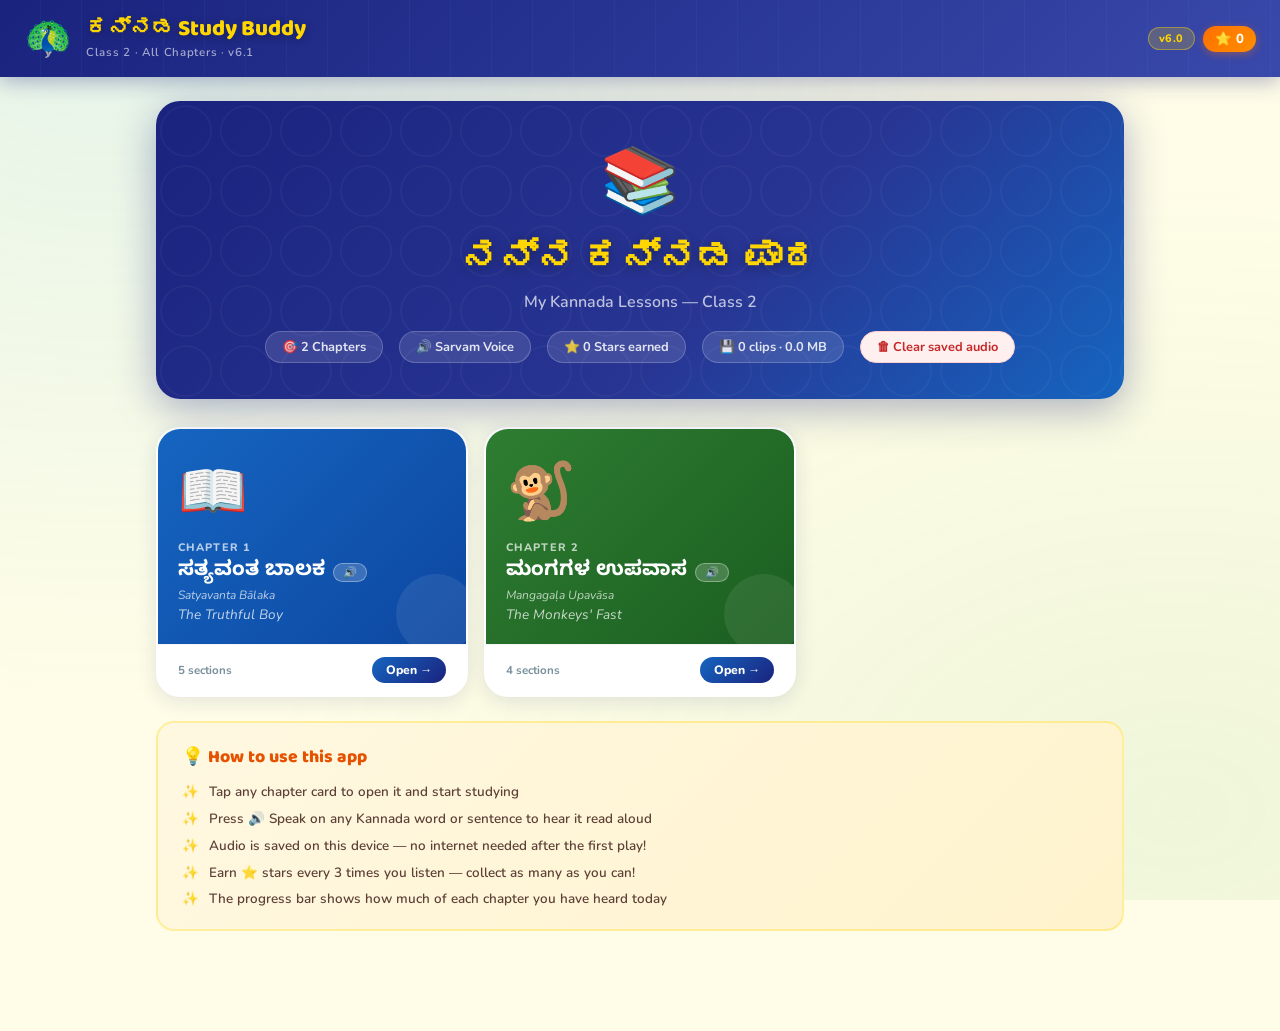
==== commit 5d7b4df7: "Create index.html" ====
--- a/index.html
+++ b/index.html
@@ -78,7 +78,7 @@
   <div class="hdr-mascot">🦚</div>
   <div class="hdr-text">
     <div class="hdr-title">ಕನ್ನಡ Study Buddy</div>
-    <div class="hdr-sub">Class 2 · All Chapters</div>
+    <div class="hdr-sub">Class 2 · All Chapters · v6.1</div>
   </div>
   <div class="hdr-right">
     <div class="version-badge">v6.0</div>
@@ -100,6 +100,8 @@
       <span class="stat-pill">🔊 Sarvam Voice</span>
       <span class="stat-pill" id="homeStarStat">⭐ 0 Stars earned</span>
       <span class="stat-pill" id="homeStorageStat">💾 Loading…</span>
+      <span class="stat-pill" style="cursor:pointer;background:#FFF0F0;color:#C62828;border:1px solid #FFCDD2;"
+            onclick="clearHomeCache()">🗑 Clear saved audio</span>
     </div>
   </div>
 
@@ -131,6 +133,7 @@
     titleEn: 'The Truthful Boy',
     color: 'ch-color-1',
     sections: 5,
+    titleTranslit: 'Satyavanta Bālaka',
     file: 'chapter1.html',
   },
   {
@@ -141,6 +144,7 @@
     titleEn: "The Monkeys' Fast",
     color: 'ch-color-2',
     sections: 4,
+    titleTranslit: 'Mangagaḷa Upavāsa',
     file: 'chapter2.html',
   },
   /* ADD MORE CHAPTERS HERE:
@@ -152,6 +156,15 @@
   */
 ];
 
+function speakChapterTitle(chId) {
+  const ch  = CHAPTER_INDEX.find(c => c.id === chId);
+  const btn = document.getElementById('speak_' + chId);
+  if (!ch || !btn) return;
+  // Create a temporary card element for highlight (null = no card highlight on index)
+  speakKannada(ch.titleKn, btn, null,
+    window.innerWidth / 2, window.innerHeight / 2);
+}
+
 function renderChapters() {
   const grid = document.getElementById('chaptersGrid');
   grid.innerHTML = CHAPTER_INDEX.map(ch => `
@@ -159,7 +172,13 @@
       <div class="chapter-card-banner ${ch.color}">
         <span class="chapter-card-emoji">${ch.emoji}</span>
         <div class="chapter-card-num">${ch.number}</div>
-        <div class="chapter-card-title-kn">${ch.titleKn}</div>
+        <div class="chapter-card-title-kn" style="display:flex;align-items:center;gap:8px;">
+          ${ch.titleKn}
+          <button onclick="event.preventDefault();speakChapterTitle('${ch.id}')"
+            style="background:rgba(255,255,255,.18);border:1.5px solid rgba(255,255,255,.35);border-radius:20px;padding:2px 9px;font-size:.7rem;font-weight:800;color:white;cursor:pointer;flex-shrink:0;"
+            id="speak_${ch.id}">🔊</button>
+        </div>
+        <div style="font-size:.75rem;opacity:.7;font-style:italic;margin-top:1px;position:relative;z-index:1;">${ch.titleTranslit}</div>
         <div class="chapter-card-title-en">${ch.titleEn}</div>
       </div>
       <div class="chapter-card-footer">
@@ -188,6 +207,17 @@
 
 renderChapters();
 
+async function clearHomeCache() {
+  await clearCache();
+  // refresh the storage display after clearing
+  idbGetAll().then(records => {
+    const bytes = records.reduce((s,r) => s+(r.wavBytes?.byteLength||0), 0);
+    const mb    = (bytes/1024/1024).toFixed(1);
+    document.getElementById('homeStorageStat').textContent =
+      '💾 ' + records.length + ' clips · ' + mb + ' MB';
+  });
+}
+
 bootShared(() => {
   // Update home stats after IDB loads
   document.getElementById('homeStarStat').textContent =
